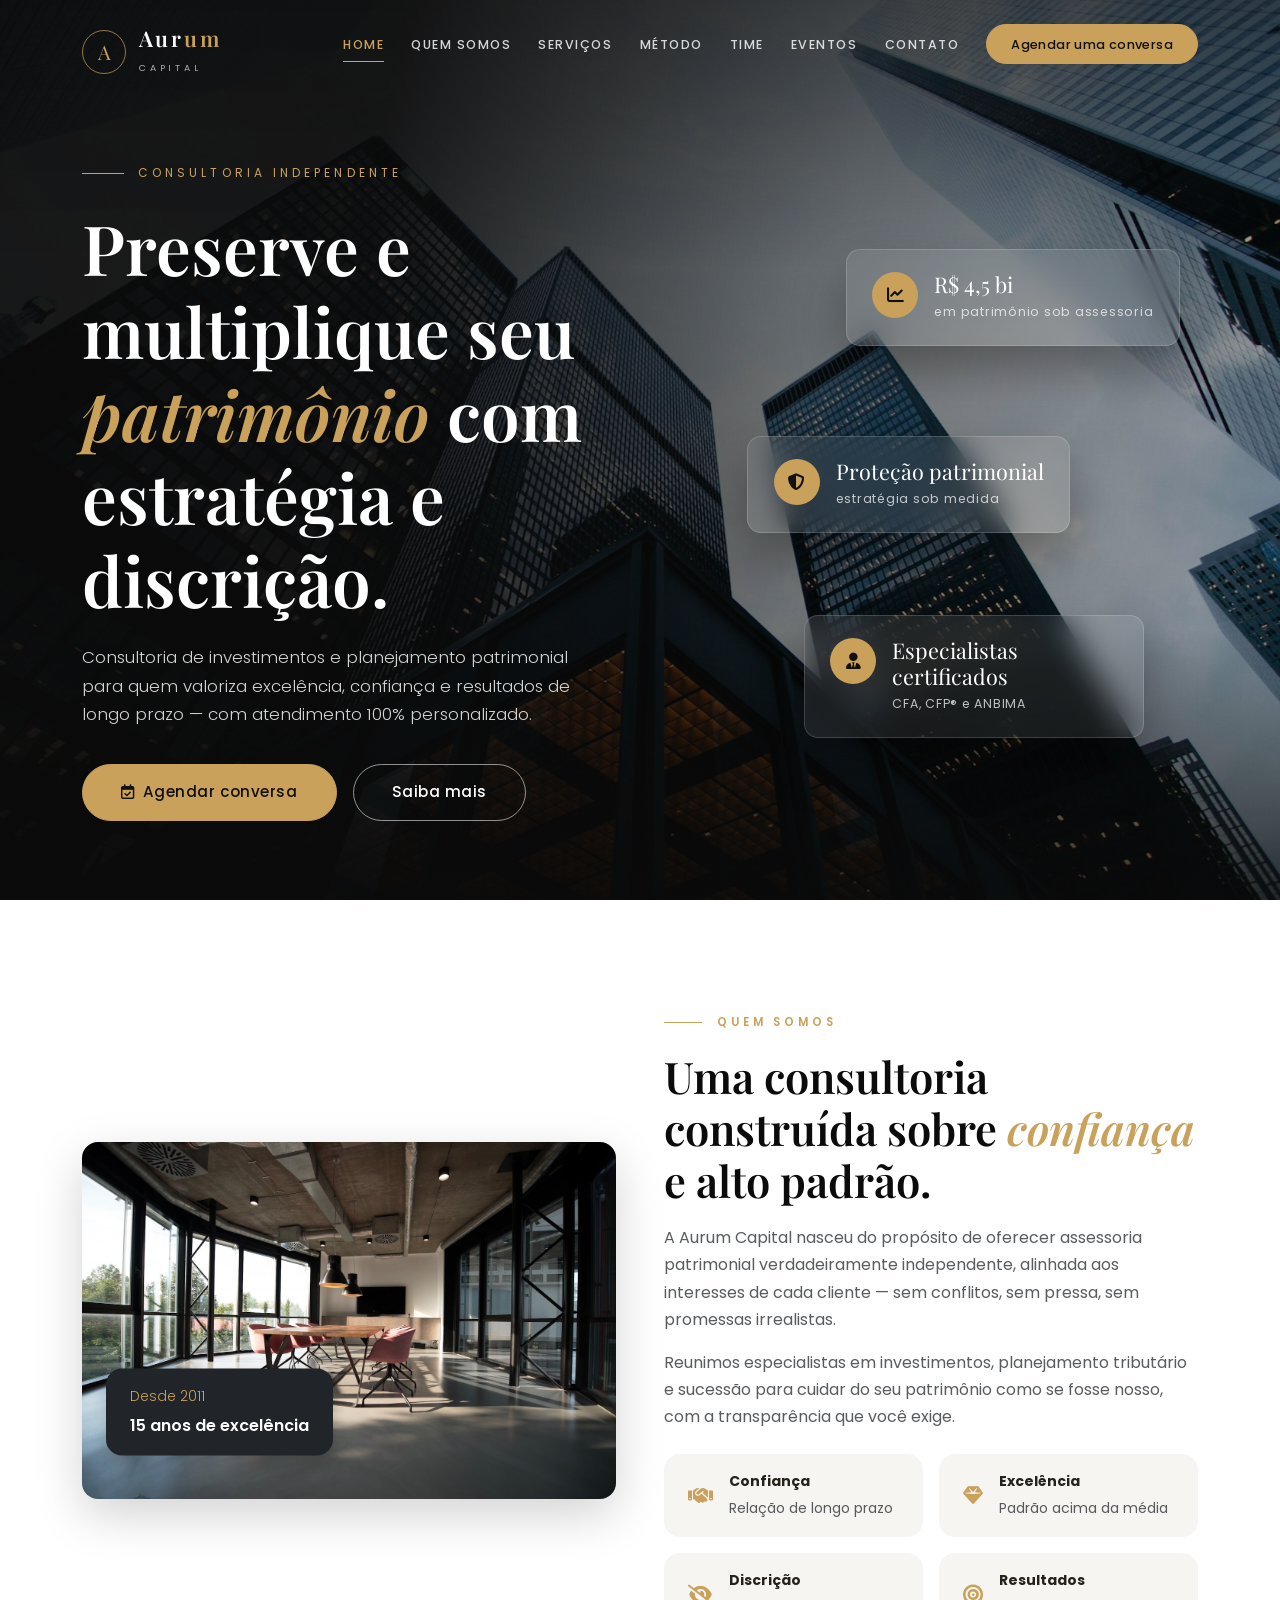
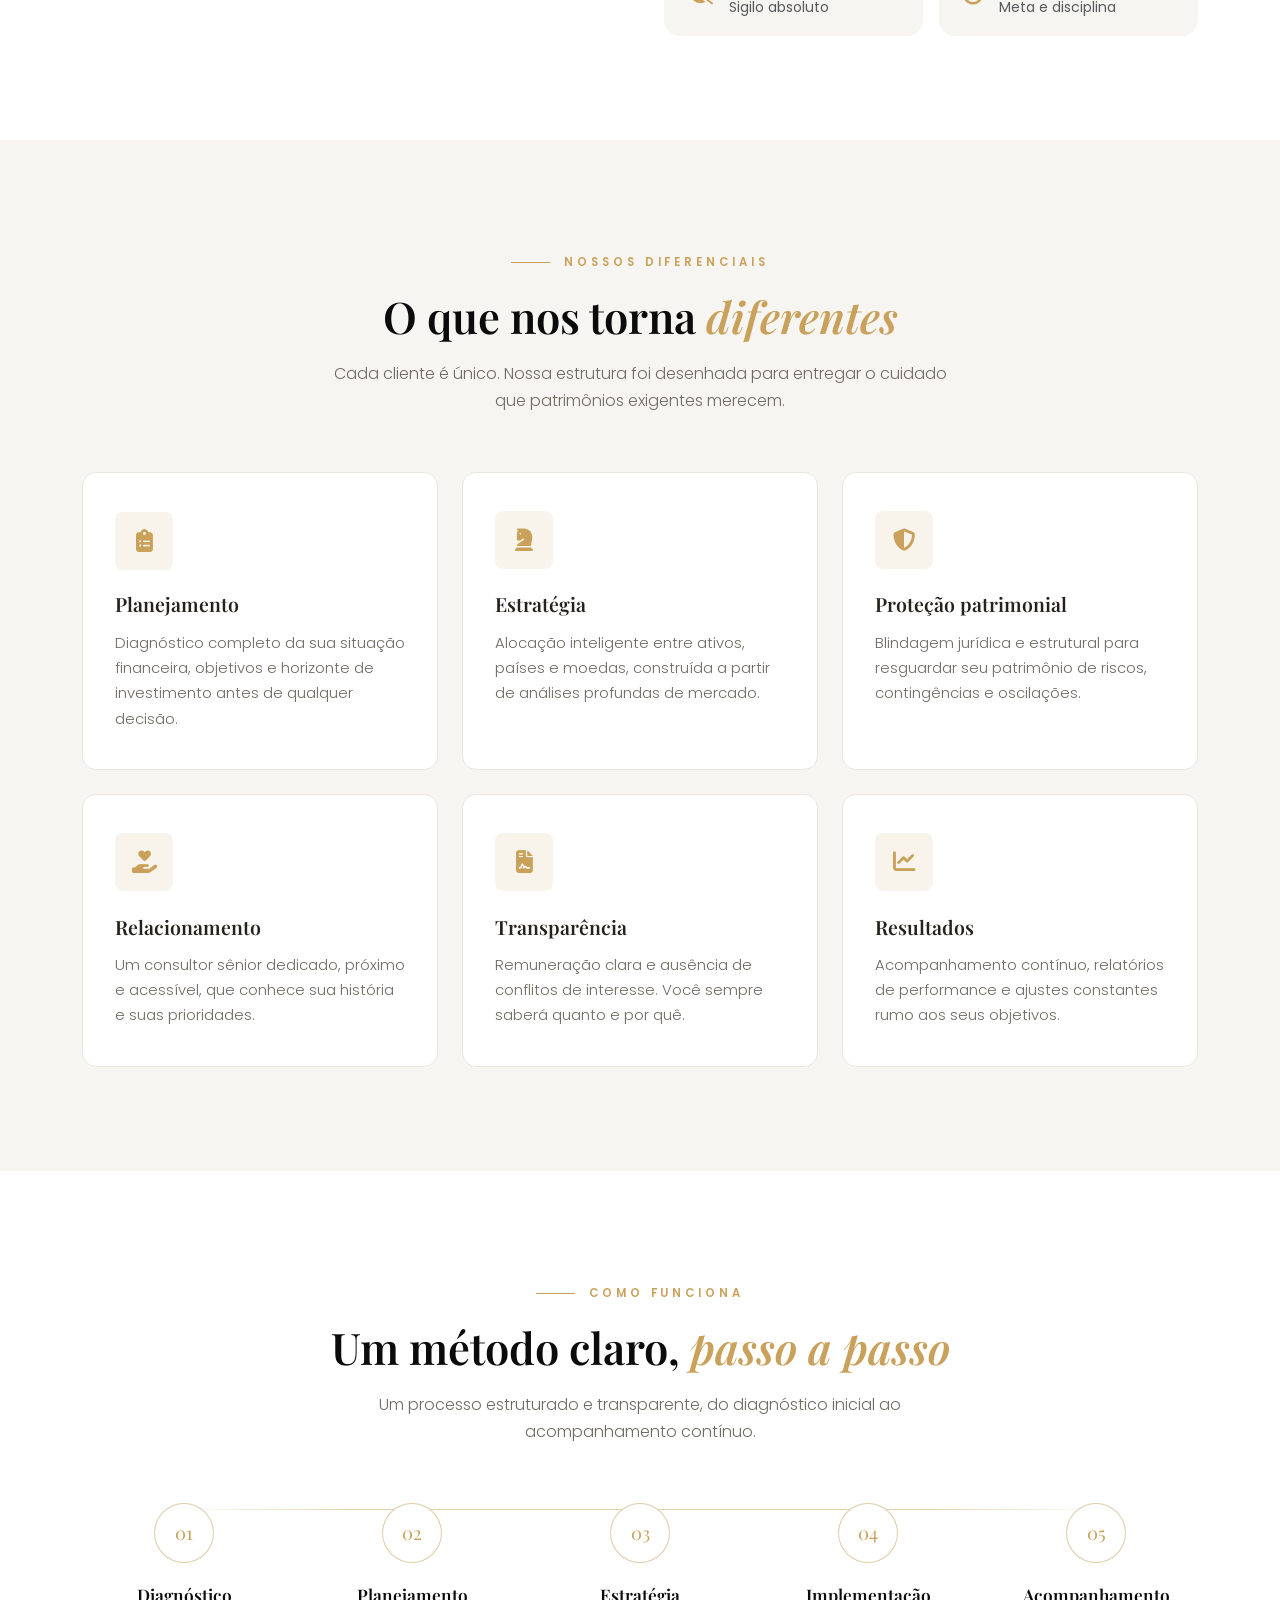
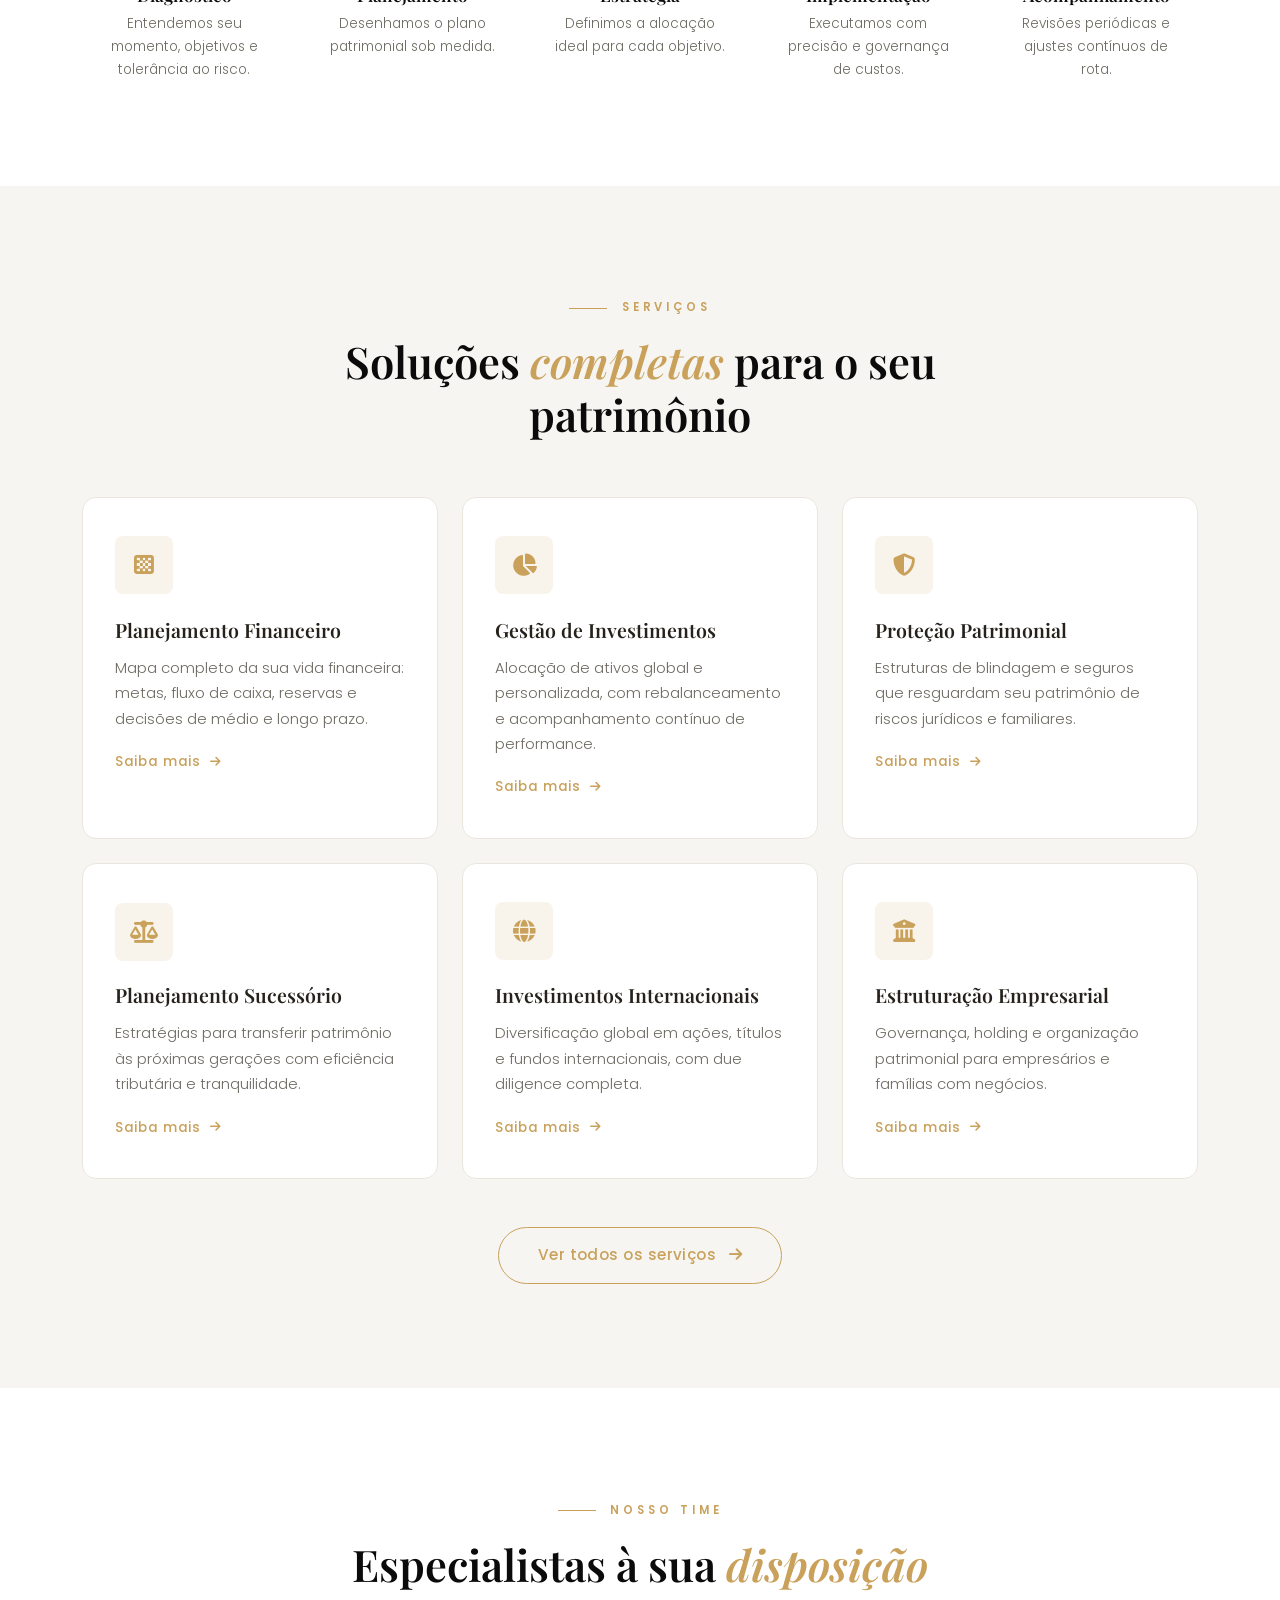
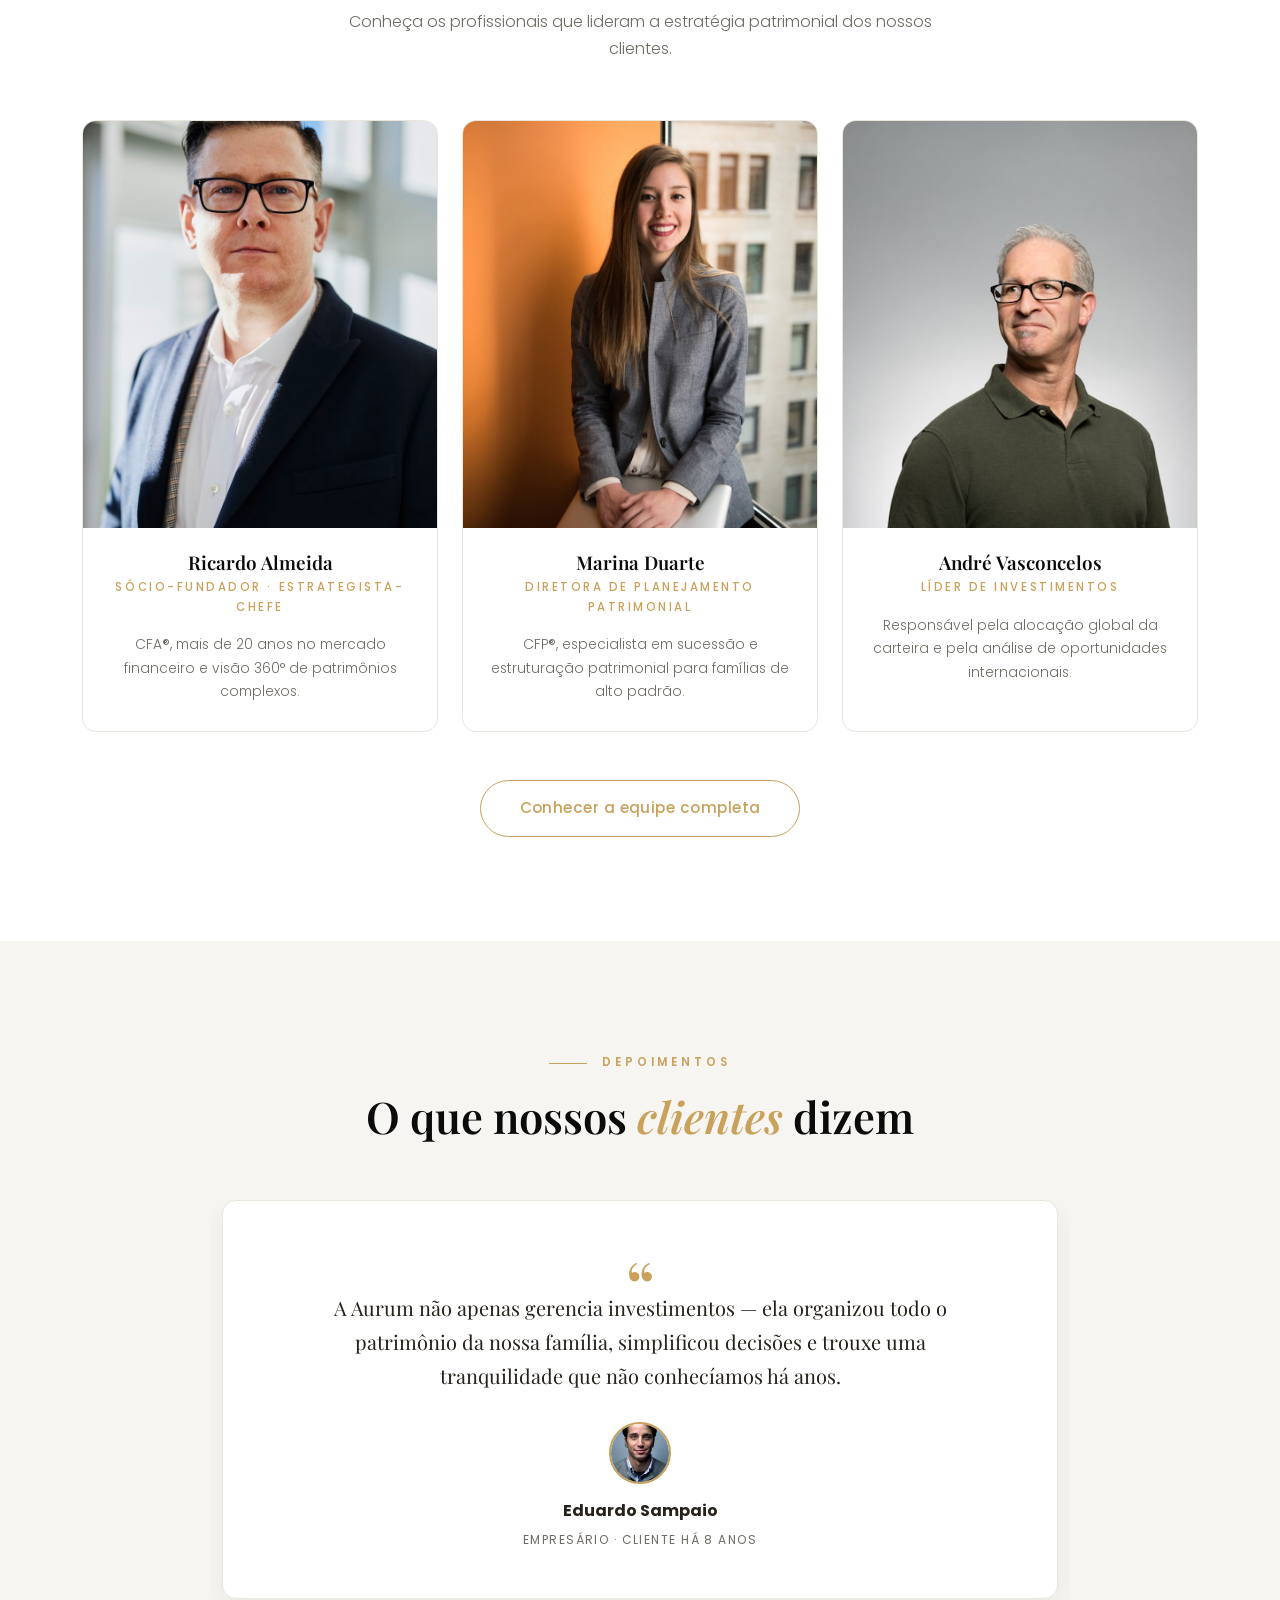
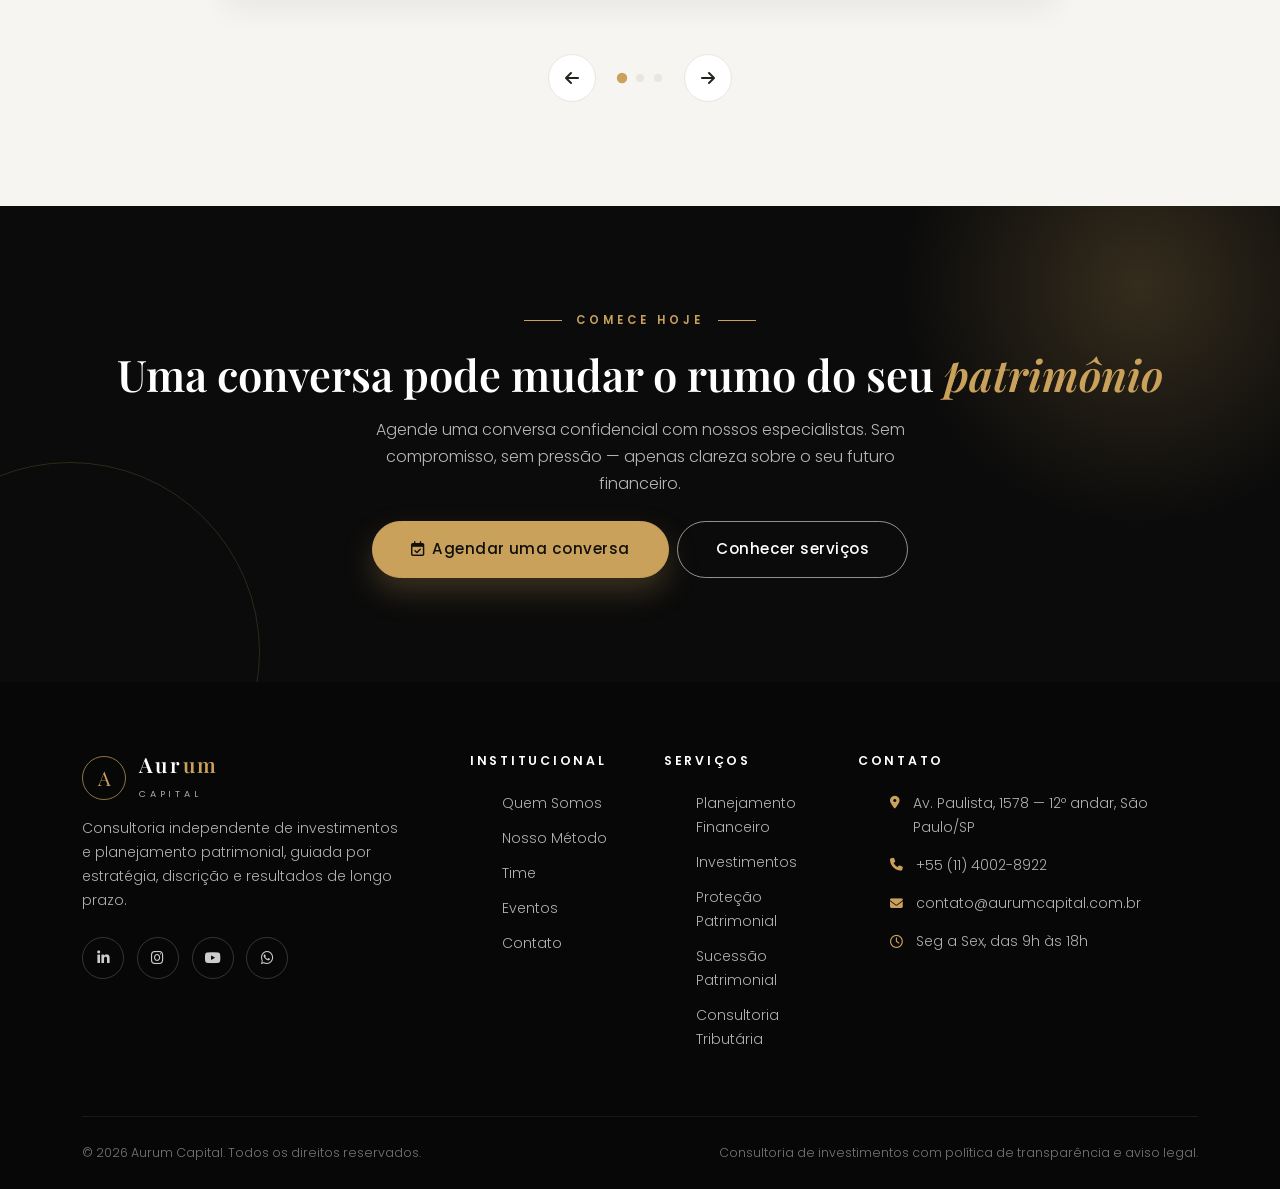
==== index.html @ 08d48a5e "Add files via upload" ====
<!DOCTYPE html>
<html lang="pt-BR">
<head>
  <!-- ==================================================================
       AURUM CAPITAL — Página Inicial
       Consultoria de Investimentos e Planejamento Patrimonial
       ================================================================== -->
  <meta charset="UTF-8">
  <meta name="viewport" content="width=device-width, initial-scale=1.0">
  <title>Aurum Capital | Consultoria de Investimentos e Planejamento Patrimonial</title>
  <meta name="description" content="Consultoria independente de investimentos e planejamento patrimonial. Estratégia, discrição e resultados de longo prazo para famílias e empresas.">

  <!-- Favicon (monograma dourado) -->
  <link rel="icon" href="data:image/svg+xml,%3Csvg xmlns='http://www.w3.org/2000/svg' viewBox='0 0 100 100'%3E%3Ccircle cx='50' cy='50' r='48' fill='%230B0B0B'/%3E%3Ctext x='50' y='68' font-size='52' font-family='Georgia,serif' fill='%23C9A15B' text-anchor='middle'%3EA%3C/text%3E%3C/svg%3E">

  <!-- Google Fonts: Playfair Display (títulos) + Poppins (texto) -->
  <link rel="preconnect" href="https://fonts.googleapis.com">
  <link rel="preconnect" href="https://fonts.gstatic.com" crossorigin>
  <link href="https://fonts.googleapis.com/css2?family=Playfair+Display:ital,wght@0,400;0,500;0,600;0,700;1,400;1,500&family=Poppins:wght@300;400;500;600&display=swap" rel="stylesheet">

  <!-- Bootstrap 5 -->
  <link href="https://cdn.jsdelivr.net/npm/bootstrap@5.3.3/dist/css/bootstrap.min.css" rel="stylesheet">

  <!-- Font Awesome -->
  <link rel="stylesheet" href="https://cdnjs.cloudflare.com/ajax/libs/font-awesome/6.5.2/css/all.min.css">

  <!-- AOS — Animate On Scroll -->
  <link href="https://unpkg.com/aos@2.3.1/dist/aos.css" rel="stylesheet">

  <!-- Folha de estilos do projeto -->
  <link href="css/style.css" rel="stylesheet">
</head>

<body data-page="home">

  <!-- ================================================================
       CABEÇALHO — injetado via js/script.js (componente reutilizável)
       ================================================================ -->
  <header id="site-header" class="site-header"></header>

  <main>

    <!-- ============================================================
         HERO
         ============================================================ -->
    <section class="hero">
      <div class="hero-bg" style="background-image: url('img/hero-home.jpg');" role="img" aria-label="Prédios corporativos ao anoitecer"></div>

      <div class="container">
        <div class="row align-items-center">
          <div class="col-lg-7">
            <span class="hero-eyebrow" data-aos="fade-up">Consultoria independente</span>
            <h1 class="hero-title" data-aos="fade-up" data-aos-delay="100">
              Preserve e multiplique seu <span class="accent">patrimônio</span> com estratégia e discrição.
            </h1>
            <p class="hero-subtitle" data-aos="fade-up" data-aos-delay="200">
              Consultoria de investimentos e planejamento patrimonial para quem valoriza excelência,
              confiança e resultados de longo prazo — com atendimento 100% personalizado.
            </p>
            <div class="hero-actions" data-aos="fade-up" data-aos-delay="300">
              <a href="contato.html" class="btn btn-gold btn-lg-lux">
                <i class="fa-regular fa-calendar-check me-2"></i>Agendar conversa
              </a>
              <a href="quem-somos.html" class="btn btn-outline-light-lux btn-lg-lux">Saiba mais</a>
            </div>
          </div>

          <!-- Cards flutuantes com diferenciais -->
          <div class="col-lg-5 d-none d-lg-block">
            <div class="hero-cards" data-aos="fade-left" data-aos-delay="300">
              <div class="floating-card fc-1">
                <span class="fc-icon"><i class="fa-solid fa-chart-line"></i></span>
                <div>
                  <div class="fc-value">R$ 4,5 bi</div>
                  <div class="fc-label">em patrimônio sob assessoria</div>
                </div>
              </div>
              <div class="floating-card fc-2">
                <span class="fc-icon"><i class="fa-solid fa-shield-halved"></i></span>
                <div>
                  <div class="fc-value">Proteção patrimonial</div>
                  <div class="fc-label">estratégia sob medida</div>
                </div>
              </div>
              <div class="floating-card fc-3">
                <span class="fc-icon"><i class="fa-solid fa-user-tie"></i></span>
                <div>
                  <div class="fc-value">Especialistas certificados</div>
                  <div class="fc-label">CFA, CFP® e ANBIMA</div>
                </div>
              </div>
            </div>
          </div>
        </div>
      </div>
    </section>

    <!-- ============================================================
         SOBRE — texto institucional + valores
         ============================================================ -->
    <section class="section" id="sobre">
      <div class="container">
        <div class="row align-items-center g-5">

          <!-- Imagem elegante -->
          <div class="col-lg-6" data-aos="fade-right">
            <div class="position-relative">
              <img src="img/home-sobre.jpg" alt="Sala de reuniões sofisticada da Aurum Capital" class="img-fluid rounded-4 shadow-lg">
              <!-- Selo de experiência -->
              <div class="position-absolute bottom-0 start-0 translate-middle-y ms-4 bg-dark text-white rounded-4 px-4 py-3 shadow">
                <div class="fw-light small text-gold mb-1">Desde 2011</div>
                <div class="fw-semibold">15 anos de excelência</div>
              </div>
            </div>
          </div>

          <!-- Texto -->
          <div class="col-lg-6" data-aos="fade-left">
            <span class="section-label">Quem somos</span>
            <h2 class="section-title">Uma consultoria construída sobre <span class="accent">confiança</span> e alto padrão.</h2>
            <p class="text-muted mb-3">
              A Aurum Capital nasceu do propósito de oferecer assessoria patrimonial verdadeiramente
              independente, alinhada aos interesses de cada cliente — sem conflitos, sem pressa,
              sem promessas irrealistas.
            </p>
            <p class="text-muted mb-4">
              Reunimos especialistas em investimentos, planejamento tributário e sucessão para cuidar
              do seu patrimônio como se fosse nosso, com a transparência que você exige.
            </p>

            <!-- Valores da empresa -->
            <div class="row g-3">
              <div class="col-sm-6">
                <div class="d-flex align-items-center gap-3 bg-gray-lux rounded-4 px-4 py-3 h-100">
                  <i class="fa-solid fa-handshake text-gold fa-lg"></i>
                  <div>
                    <strong class="d-block small">Confiança</strong>
                    <span class="small text-muted">Relação de longo prazo</span>
                  </div>
                </div>
              </div>
              <div class="col-sm-6">
                <div class="d-flex align-items-center gap-3 bg-gray-lux rounded-4 px-4 py-3 h-100">
                  <i class="fa-solid fa-gem text-gold fa-lg"></i>
                  <div>
                    <strong class="d-block small">Excelência</strong>
                    <span class="small text-muted">Padrão acima da média</span>
                  </div>
                </div>
              </div>
              <div class="col-sm-6">
                <div class="d-flex align-items-center gap-3 bg-gray-lux rounded-4 px-4 py-3 h-100">
                  <i class="fa-solid fa-eye-slash text-gold fa-lg"></i>
                  <div>
                    <strong class="d-block small">Discrição</strong>
                    <span class="small text-muted">Sigilo absoluto</span>
                  </div>
                </div>
              </div>
              <div class="col-sm-6">
                <div class="d-flex align-items-center gap-3 bg-gray-lux rounded-4 px-4 py-3 h-100">
                  <i class="fa-solid fa-bullseye text-gold fa-lg"></i>
                  <div>
                    <strong class="d-block small">Resultados</strong>
                    <span class="small text-muted">Meta e disciplina</span>
                  </div>
                </div>
              </div>
            </div>
          </div>
        </div>
      </div>
    </section>

    <!-- ============================================================
         DIFERENCIAIS — grid com ícones
         ============================================================ -->
    <section class="section bg-gray-lux">
      <div class="container">
        <div class="section-head" data-aos="fade-up">
          <span class="section-label">Nossos diferenciais</span>
          <h2 class="section-title">O que nos torna <span class="accent">diferentes</span></h2>
          <p class="section-subtitle mx-auto">Cada cliente é único. Nossa estrutura foi desenhada para entregar o cuidado que patrimônios exigentes merecem.</p>
        </div>

        <div class="row g-4">
          <div class="col-md-6 col-lg-4" data-aos="fade-up">
            <div class="lux-card">
              <span class="card-icon"><i class="fa-solid fa-clipboard-list"></i></span>
              <h3 class="card-title">Planejamento</h3>
              <p class="card-text">Diagnóstico completo da sua situação financeira, objetivos e horizonte de investimento antes de qualquer decisão.</p>
            </div>
          </div>
          <div class="col-md-6 col-lg-4" data-aos="fade-up" data-aos-delay="100">
            <div class="lux-card">
              <span class="card-icon"><i class="fa-solid fa-chess-knight"></i></span>
              <h3 class="card-title">Estratégia</h3>
              <p class="card-text">Alocação inteligente entre ativos, países e moedas, construída a partir de análises profundas de mercado.</p>
            </div>
          </div>
          <div class="col-md-6 col-lg-4" data-aos="fade-up" data-aos-delay="200">
            <div class="lux-card">
              <span class="card-icon"><i class="fa-solid fa-shield-halved"></i></span>
              <h3 class="card-title">Proteção patrimonial</h3>
              <p class="card-text">Blindagem jurídica e estrutural para resguardar seu patrimônio de riscos, contingências e oscilações.</p>
            </div>
          </div>
          <div class="col-md-6 col-lg-4" data-aos="fade-up">
            <div class="lux-card">
              <span class="card-icon"><i class="fa-solid fa-hand-holding-heart"></i></span>
              <h3 class="card-title">Relacionamento</h3>
              <p class="card-text">Um consultor sênior dedicado, próximo e acessível, que conhece sua história e suas prioridades.</p>
            </div>
          </div>
          <div class="col-md-6 col-lg-4" data-aos="fade-up" data-aos-delay="100">
            <div class="lux-card">
              <span class="card-icon"><i class="fa-solid fa-file-contract"></i></span>
              <h3 class="card-title">Transparência</h3>
              <p class="card-text">Remuneração clara e ausência de conflitos de interesse. Você sempre saberá quanto e por quê.</p>
            </div>
          </div>
          <div class="col-md-6 col-lg-4" data-aos="fade-up" data-aos-delay="200">
            <div class="lux-card">
              <span class="card-icon"><i class="fa-solid fa-chart-line"></i></span>
              <h3 class="card-title">Resultados</h3>
              <p class="card-text">Acompanhamento contínuo, relatórios de performance e ajustes constantes rumo aos seus objetivos.</p>
            </div>
          </div>
        </div>
      </div>
    </section>

    <!-- ============================================================
         COMO FUNCIONA — timeline horizontal em 5 etapas
         ============================================================ -->
    <section class="section">
      <div class="container">
        <div class="section-head" data-aos="fade-up">
          <span class="section-label">Como funciona</span>
          <h2 class="section-title">Um método claro, <span class="accent">passo a passo</span></h2>
          <p class="section-subtitle mx-auto">Um processo estruturado e transparente, do diagnóstico inicial ao acompanhamento contínuo.</p>
        </div>

        <div class="steps-timeline">
          <div class="steps-line" data-aos="fade" data-aos-delay="200"></div>
          <div class="row g-4">
            <div class="col-6 col-md-4 col-lg text-center" data-aos="zoom-in" data-aos-delay="0">
              <div class="step-item">
                <div class="step-dot">01</div>
                <h3 class="step-title">Diagnóstico</h3>
                <p class="step-text">Entendemos seu momento, objetivos e tolerância ao risco.</p>
              </div>
            </div>
            <div class="col-6 col-md-4 col-lg text-center" data-aos="zoom-in" data-aos-delay="100">
              <div class="step-item">
                <div class="step-dot">02</div>
                <h3 class="step-title">Planejamento</h3>
                <p class="step-text">Desenhamos o plano patrimonial sob medida.</p>
              </div>
            </div>
            <div class="col-6 col-md-4 col-lg text-center" data-aos="zoom-in" data-aos-delay="200">
              <div class="step-item">
                <div class="step-dot">03</div>
                <h3 class="step-title">Estratégia</h3>
                <p class="step-text">Definimos a alocação ideal para cada objetivo.</p>
              </div>
            </div>
            <div class="col-6 col-md-4 col-lg text-center" data-aos="zoom-in" data-aos-delay="300">
              <div class="step-item">
                <div class="step-dot">04</div>
                <h3 class="step-title">Implementação</h3>
                <p class="step-text">Executamos com precisão e governança de custos.</p>
              </div>
            </div>
            <div class="col-6 col-md-4 col-lg text-center" data-aos="zoom-in" data-aos-delay="400">
              <div class="step-item">
                <div class="step-dot">05</div>
                <h3 class="step-title">Acompanhamento</h3>
                <p class="step-text">Revisões periódicas e ajustes contínuos de rota.</p>
              </div>
            </div>
          </div>
        </div>
      </div>
    </section>

    <!-- ============================================================
         SERVIÇOS EM DESTAQUE — cards
         ============================================================ -->
    <section class="section bg-gray-lux">
      <div class="container">
        <div class="section-head" data-aos="fade-up">
          <span class="section-label">Serviços</span>
          <h2 class="section-title">Soluções <span class="accent">completas</span> para o seu patrimônio</h2>
        </div>

        <div class="row g-4">
          <div class="col-md-6 col-lg-4" data-aos="fade-up">
            <div class="lux-card">
              <span class="card-icon"><i class="fa-solid fa-chess-board"></i></span>
              <h3 class="card-title">Planejamento Financeiro</h3>
              <p class="card-text">Mapa completo da sua vida financeira: metas, fluxo de caixa, reservas e decisões de médio e longo prazo.</p>
              <a href="servicos.html" class="read-more">Saiba mais <i class="fa-solid fa-arrow-right"></i></a>
            </div>
          </div>
          <div class="col-md-6 col-lg-4" data-aos="fade-up" data-aos-delay="100">
            <div class="lux-card">
              <span class="card-icon"><i class="fa-solid fa-chart-pie"></i></span>
              <h3 class="card-title">Gestão de Investimentos</h3>
              <p class="card-text">Alocação de ativos global e personalizada, com rebalanceamento e acompanhamento contínuo de performance.</p>
              <a href="servicos.html" class="read-more">Saiba mais <i class="fa-solid fa-arrow-right"></i></a>
            </div>
          </div>
          <div class="col-md-6 col-lg-4" data-aos="fade-up" data-aos-delay="200">
            <div class="lux-card">
              <span class="card-icon"><i class="fa-solid fa-shield-halved"></i></span>
              <h3 class="card-title">Proteção Patrimonial</h3>
              <p class="card-text">Estruturas de blindagem e seguros que resguardam seu patrimônio de riscos jurídicos e familiares.</p>
              <a href="servicos.html" class="read-more">Saiba mais <i class="fa-solid fa-arrow-right"></i></a>
            </div>
          </div>
          <div class="col-md-6 col-lg-4" data-aos="fade-up">
            <div class="lux-card">
              <span class="card-icon"><i class="fa-solid fa-scale-balanced"></i></span>
              <h3 class="card-title">Planejamento Sucessório</h3>
              <p class="card-text">Estratégias para transferir patrimônio às próximas gerações com eficiência tributária e tranquilidade.</p>
              <a href="servicos.html" class="read-more">Saiba mais <i class="fa-solid fa-arrow-right"></i></a>
            </div>
          </div>
          <div class="col-md-6 col-lg-4" data-aos="fade-up" data-aos-delay="100">
            <div class="lux-card">
              <span class="card-icon"><i class="fa-solid fa-globe"></i></span>
              <h3 class="card-title">Investimentos Internacionais</h3>
              <p class="card-text">Diversificação global em ações, títulos e fundos internacionais, com due diligence completa.</p>
              <a href="servicos.html" class="read-more">Saiba mais <i class="fa-solid fa-arrow-right"></i></a>
            </div>
          </div>
          <div class="col-md-6 col-lg-4" data-aos="fade-up" data-aos-delay="200">
            <div class="lux-card">
              <span class="card-icon"><i class="fa-solid fa-building-columns"></i></span>
              <h3 class="card-title">Estruturação Empresarial</h3>
              <p class="card-text">Governança, holding e organização patrimonial para empresários e famílias com negócios.</p>
              <a href="servicos.html" class="read-more">Saiba mais <i class="fa-solid fa-arrow-right"></i></a>
            </div>
          </div>
        </div>

        <div class="text-center mt-5" data-aos="fade-up">
          <a href="servicos.html" class="btn btn-outline-gold btn-lg-lux">Ver todos os serviços <i class="fa-solid fa-arrow-right ms-2"></i></a>
        </div>
      </div>
    </section>

    <!-- ============================================================
         EQUIPE — 3 consultores
         ============================================================ -->
    <section class="section">
      <div class="container">
        <div class="section-head" data-aos="fade-up">
          <span class="section-label">Nosso time</span>
          <h2 class="section-title">Especialistas à sua <span class="accent">disposição</span></h2>
          <p class="section-subtitle mx-auto">Conheça os profissionais que lideram a estratégia patrimonial dos nossos clientes.</p>
        </div>

        <div class="row g-4">
          <div class="col-md-6 col-lg-4" data-aos="fade-up">
            <article class="team-card">
              <div class="team-photo">
                <img src="img/team-1.jpg" alt="Ricardo Almeida, sócio-fundador e estrategista-chefe">
                <div class="team-overlay">
                  <a href="#" class="team-social" aria-label="LinkedIn de Ricardo Almeida"><i class="fa-brands fa-linkedin-in"></i></a>
                </div>
              </div>
              <div class="team-info">
                <h3 class="team-name">Ricardo Almeida</h3>
                <p class="team-role">Sócio-fundador · Estrategista-chefe</p>
                <p class="team-bio">CFA®, mais de 20 anos no mercado financeiro e visão 360° de patrimônios complexos.</p>
              </div>
            </article>
          </div>
          <div class="col-md-6 col-lg-4" data-aos="fade-up" data-aos-delay="100">
            <article class="team-card">
              <div class="team-photo">
                <img src="img/team-2.jpg" alt="Marina Duarte, diretora de planejamento patrimonial">
                <div class="team-overlay">
                  <a href="#" class="team-social" aria-label="LinkedIn de Marina Duarte"><i class="fa-brands fa-linkedin-in"></i></a>
                </div>
              </div>
              <div class="team-info">
                <h3 class="team-name">Marina Duarte</h3>
                <p class="team-role">Diretora de Planejamento Patrimonial</p>
                <p class="team-bio">CFP®, especialista em sucessão e estruturação patrimonial para famílias de alto padrão.</p>
              </div>
            </article>
          </div>
          <div class="col-md-6 col-lg-4" data-aos="fade-up" data-aos-delay="200">
            <article class="team-card">
              <div class="team-photo">
                <img src="img/team-3.jpg" alt="André Vasconcelos, líder de investimentos">
                <div class="team-overlay">
                  <a href="#" class="team-social" aria-label="LinkedIn de André Vasconcelos"><i class="fa-brands fa-linkedin-in"></i></a>
                </div>
              </div>
              <div class="team-info">
                <h3 class="team-name">André Vasconcelos</h3>
                <p class="team-role">Líder de Investimentos</p>
                <p class="team-bio">Responsável pela alocação global da carteira e pela análise de oportunidades internacionais.</p>
              </div>
            </article>
          </div>
        </div>

        <div class="text-center mt-5" data-aos="fade-up">
          <a href="time.html" class="btn btn-outline-gold btn-lg-lux">Conhecer a equipe completa</a>
        </div>
      </div>
    </section>

    <!-- ============================================================
         DEPOIMENTOS — slider
         ============================================================ -->
    <section class="section bg-gray-lux">
      <div class="container">
        <div class="section-head" data-aos="fade-up">
          <span class="section-label">Depoimentos</span>
          <h2 class="section-title">O que nossos <span class="accent">clientes</span> dizem</h2>
        </div>

        <div class="testimonial-slider" data-aos="fade-up" data-aos-delay="100">
          <div class="testimonial-track">

            <!-- Slide 1 -->
            <div class="testimonial-slide">
              <figure class="testimonial-card">
                <div class="testimonial-quote">&ldquo;</div>
                <blockquote class="testimonial-text">
                  A Aurum não apenas gerencia investimentos — ela organizou todo o patrimônio da nossa
                  família, simplificou decisões e trouxe uma tranquilidade que não conhecíamos há anos.
                </blockquote>
                <figcaption class="testimonial-person">
                  <img src="img/team-5.jpg" alt="Eduardo Sampaio" class="testimonial-avatar">
                  <strong class="testimonial-name">Eduardo Sampaio</strong>
                  <span class="testimonial-role">Empresário · Cliente há 8 anos</span>
                </figcaption>
              </figure>
            </div>

            <!-- Slide 2 -->
            <div class="testimonial-slide">
              <figure class="testimonial-card">
                <div class="testimonial-quote">&ldquo;</div>
                <blockquote class="testimonial-text">
                  Profissionalismo raro. Cada decisão é explicada com clareza, e a carteira é acompanhada
                  de perto, com ajustes rápidos sempre que o cenário muda.
                </blockquote>
                <figcaption class="testimonial-person">
                  <img src="img/team-6.jpg" alt="Fernanda Lima" class="testimonial-avatar">
                  <strong class="testimonial-name">Fernanda Lima</strong>
                  <span class="testimonial-role">Médica · Cliente há 5 anos</span>
                </figcaption>
              </figure>
            </div>

            <!-- Slide 3 -->
            <div class="testimonial-slide">
              <figure class="testimonial-card">
                <div class="testimonial-quote">&ldquo;</div>
                <blockquote class="testimonial-text">
                  O planejamento sucessório que estruturaram para a minha empresa foi cirúrgico.
                  Segurança jurídica, economia tributária e total discrição.
                </blockquote>
                <figcaption class="testimonial-person">
                  <img src="img/team-8.jpg" alt="Carlos Menezes" class="testimonial-avatar">
                  <strong class="testimonial-name">Carlos Menezes</strong>
                  <span class="testimonial-role">Sócio de indústria · Cliente há 10 anos</span>
                </figcaption>
              </figure>
            </div>

          </div>

          <!-- Controles -->
          <div class="slider-controls">
            <button class="slider-btn prev" aria-label="Depoimento anterior"><i class="fa-solid fa-arrow-left"></i></button>
            <div class="slider-dots" role="tablist" aria-label="Selecionar depoimento"></div>
            <button class="slider-btn next" aria-label="Próximo depoimento"><i class="fa-solid fa-arrow-right"></i></button>
          </div>
        </div>
      </div>
    </section>

    <!-- ============================================================
         BANNER CTA — injetado via js/script.js
         ============================================================ -->
    <section class="cta-banner" id="cta-banner"></section>

  </main>

  <!-- ================================================================
       RODAPÉ — injetado via js/script.js (componente reutilizável)
       ================================================================ -->
  <footer id="site-footer" class="site-footer"></footer>

  <!-- Botão voltar ao topo -->
  <button class="back-to-top" id="back-to-top" aria-label="Voltar ao topo">
    <i class="fa-solid fa-chevron-up"></i>
  </button>

  <!-- ================================================================
       SCRIPTS
       ================================================================ -->
  <script src="https://cdn.jsdelivr.net/npm/bootstrap@5.3.3/dist/js/bootstrap.bundle.min.js"></script>
  <script src="https://unpkg.com/aos@2.3.1/dist/aos.js"></script>
  <script src="js/script.js"></script>
</body>
</html>
---- css/style.css ----
/* ==========================================================================
   AURUM CAPITAL — Folha de Estilos Principal
   --------------------------------------------------------------------------
   Índice:
   01. Variáveis / Design Tokens
   02. Reset & Base
   03. Tipografia & Utilidades
   04. Botões
   05. Cabeçalho / Navegação (Navbar)
   06. Menu Mobile
   07. Hero
   08. Seções & Cabeçalhos de seção
   09. Cards (genéricos, serviços, diferenciais)
   10. Timeline (horizontal)
   11. Metodologia (timeline vertical)
   12. Equipe
   13. Depoimentos (slider)
   14. Contadores
   15. Blog / Conteúdos
   16. Formulários & Contato
   17. Banner CTA
   18. Rodapé
   19. Botão voltar ao topo
   20. Animações & Keyframes
   21. Responsividade
   ========================================================================== */

/* ==========================================================================
   01. VARIÁVEIS — Design Tokens
   ========================================================================== */
:root {
  /* Paleta oficial */
  --c-dark:        #0B0B0B;   /* Preto institucional */
  --c-dark-2:      #161616;   /* Preto elevado (cards em fundo escuro) */
  --c-gold:        #C9A15B;   /* Dourado principal */
  --c-gold-dark:   #A88342;   /* Dourado em hover */
  --c-gold-soft:   rgba(201, 161, 91, 0.12); /* Fio de ouro translúcido */
  --c-white:       #FFFFFF;
  --c-gray-light:  #F6F5F1;   /* Fundo claro elegante */
  --c-gray-mid:    #E9E6DE;   /* Bordas discretas */
  --c-gray:        #6E6B63;   /* Texto secundário */
  --c-text:        #26221B;   /* Texto principal */

  /* Tipografia */
  --font-display: 'Playfair Display', 'Georgia', serif;
  --font-body:    'Poppins', 'Helvetica Neue', Arial, sans-serif;

  /* Geometria */
  --radius-sm: 8px;
  --radius-md: 14px;
  --radius-lg: 22px;
  --radius-full: 999px;

  /* Sombras suaves */
  --shadow-soft: 0 22px 50px rgba(11, 11, 11, 0.09);
  --shadow-card: 0 10px 30px rgba(11, 11, 11, 0.06);

  /* Transições padrão (elegantes e leves) */
  --transition: all 0.35s cubic-bezier(0.25, 0.46, 0.45, 0.94);

  /* Dimensões do header */
  --header-h: 92px;
  --header-h-scrolled: 66px;
}

/* ==========================================================================
   02. RESET & BASE
   ========================================================================== */
*,
*::before,
*::after { box-sizing: border-box; margin: 0; padding: 0; }

html {
  scroll-behavior: smooth;
  scroll-padding-top: var(--header-h); /* compensa a navbar fixa */
}

body {
  font-family: var(--font-body);
  font-size: 1rem;
  line-height: 1.7;
  color: var(--c-text);
  background: var(--c-white);
  -webkit-font-smoothing: antialiased;
  overflow-x: hidden;
}

img { max-width: 100%; display: block; }

a { text-decoration: none; color: inherit; transition: var(--transition); }

ul { list-style: none; }

::selection { background: var(--c-gold); color: var(--c-dark); }

/* Barra de rolagem discreta e sofisticada */
::-webkit-scrollbar { width: 10px; }
::-webkit-scrollbar-track { background: #f1efe9; }
::-webkit-scrollbar-thumb { background: #cfc8b8; border-radius: 10px; }
::-webkit-scrollbar-thumb:hover { background: var(--c-gold); }

/* ==========================================================================
   03. TIPOGRAFIA & UTILIDADES
   ========================================================================== */
h1, h2, h3, h4, h5, h6 {
  font-family: var(--font-display);
  font-weight: 600;
  color: var(--c-dark);
  line-height: 1.2;
}

/* Rótulo de seção — pequeno, espaçado e dourado */
.section-label {
  display: inline-flex;
  align-items: center;
  gap: 0.9rem;
  font-size: 0.72rem;
  font-weight: 600;
  letter-spacing: 0.34em;
  text-transform: uppercase;
  color: var(--c-gold);
  margin-bottom: 1.1rem;
}
.section-label::before {
  content: "";
  width: 2.4rem;
  height: 1px;
  background: var(--c-gold);
  flex-shrink: 0;
}
.section-label.is-centered { justify-content: center; }
.section-label.is-centered::after {
  content: "";
  width: 2.4rem;
  height: 1px;
  background: var(--c-gold);
  flex-shrink: 0;
}

/* Títulos de seção */
.section-title {
  font-size: clamp(1.9rem, 3.4vw, 2.9rem);
  margin-bottom: 1.1rem;
}
.section-title .accent { color: var(--c-gold); font-style: italic; }
.section-subtitle {
  color: var(--c-gray);
  max-width: 640px;
  font-weight: 300;
}

/* Textos sobre fundo escuro */
.on-dark { color: var(--c-white); }
.on-dark .section-title { color: var(--c-white); }
.on-dark .section-subtitle { color: rgba(255, 255, 255, 0.72); }

/* Cores utilitárias */
.text-gold { color: var(--c-gold) !important; }
.bg-dark-lux { background: var(--c-dark) !important; }
.bg-gray-lux { background: var(--c-gray-light) !important; }

/* Espaçamento padrão de seção */
.section { padding: 6.5rem 0; }
.section-sm { padding: 3.5rem 0; }

/* Divisor dourado */
.gold-rule {
  width: 64px; height: 2px;
  background: linear-gradient(90deg, var(--c-gold), transparent);
  margin: 1.4rem 0;
}

/* ==========================================================================
   04. BOTÕES
   ========================================================================== */
.btn {
  --bs-btn-border-radius: var(--radius-full);
  font-weight: 500;
  font-size: 0.88rem;
  letter-spacing: 0.03em;
  padding: 0.82rem 1.9rem;
  transition: var(--transition);
  border: 1px solid transparent;
}
.btn:focus { box-shadow: none; }

/* Dourado — ação principal */
.btn-gold {
  background: var(--c-gold);
  border-color: var(--c-gold);
  color: #11100C;
}
.btn-gold:hover,
.btn-gold:focus {
  background: var(--c-gold-dark);
  border-color: var(--c-gold-dark);
  color: #11100C;
  transform: translateY(-2px);
  box-shadow: 0 14px 28px rgba(201, 161, 91, 0.32);
}

/* Contorno claro — usado sobre heróis escuros */
.btn-outline-light-lux {
  background: transparent;
  border-color: rgba(255, 255, 255, 0.55);
  color: var(--c-white);
}
.btn-outline-light-lux:hover {
  background: var(--c-white);
  border-color: var(--c-white);
  color: var(--c-dark);
  transform: translateY(-2px);
}

/* Contorno dourado */
.btn-outline-gold {
  background: transparent;
  border-color: var(--c-gold);
  color: var(--c-gold);
}
.btn-outline-gold:hover {
  background: var(--c-gold);
  color: #11100C;
  transform: translateY(-2px);
  box-shadow: 0 12px 26px rgba(201, 161, 91, 0.3);
}

/* Tamanho de destaque */
.btn-lg-lux { padding: 1rem 2.4rem; font-size: 0.95rem; }

/* Link "leia mais" com seta */
.read-more {
  display: inline-flex;
  align-items: center;
  gap: 0.55rem;
  font-size: 0.85rem;
  font-weight: 500;
  color: var(--c-gold);
  letter-spacing: 0.05em;
}
.read-more i { font-size: 0.75rem; transition: transform var(--transition); }
.read-more:hover { color: var(--c-gold-dark); }
.read-more:hover i { transform: translateX(5px); }

/* ==========================================================================
   05. CABEÇALHO / NAVEGAÇÃO
   ========================================================================== */
.site-header {
  position: fixed;
  top: 0; left: 0;
  width: 100%;
  z-index: 1030;
  padding: 1.5rem 0;
  transition: padding var(--transition), background var(--transition), box-shadow var(--transition);
}

/* Estado ao rolar — reduz e ganha blur */
.site-header.scrolled {
  padding: 0.7rem 0;
  background: rgba(11, 11, 11, 0.9);
  backdrop-filter: blur(14px);
  -webkit-backdrop-filter: blur(14px);
  border-bottom: 1px solid rgba(201, 161, 91, 0.22);
  box-shadow: 0 10px 30px rgba(0, 0, 0, 0.18);
}

.header-inner {
  display: flex;
  align-items: center;
  justify-content: space-between;
  gap: 2rem;
}

/* Logo */
.brand { display: flex; align-items: center; gap: 0.8rem; }
.brand-mark {
  width: 44px; height: 44px;
  display: grid; place-items: center;
  border: 1px solid rgba(201, 161, 91, 0.7);
  border-radius: 50%;
  font-family: var(--font-display);
  font-size: 1.25rem;
  color: var(--c-gold);
}
.brand-name {
  font-family: var(--font-display);
  font-size: 1.35rem;
  font-weight: 600;
  color: var(--c-white);
  letter-spacing: 0.14em;
  line-height: 1;
}
.brand-name em { color: var(--c-gold); font-style: normal; }
.brand-sub {
  display: block;
  font-family: var(--font-body);
  font-size: 0.58rem;
  font-weight: 400;
  letter-spacing: 0.42em;
  text-transform: uppercase;
  color: rgba(255, 255, 255, 0.65);
  margin-top: 0.28rem;
}

/* Menu principal (desktop) */
.main-nav { margin-left: auto; }
.nav-list { display: flex; align-items: center; gap: 1.7rem; }
.nav-link {
  position: relative;
  font-size: 0.78rem;
  font-weight: 500;
  letter-spacing: 0.12em;
  text-transform: uppercase;
  color: rgba(255, 255, 255, 0.82);
  padding: 0.35rem 0;
}
/* Sublinhado dourado animado */
.nav-link::after {
  content: "";
  position: absolute;
  left: 0; bottom: -2px;
  width: 100%; height: 1px;
  background: var(--c-gold);
  transform: scaleX(0);
  transform-origin: left;
  transition: transform 0.3s ease;
}
.nav-link:hover { color: var(--c-white); }
.nav-link:hover::after,
.nav-link.is-active::after { transform: scaleX(1); }
.nav-link.is-active { color: var(--c-gold); }

/* Botão CTA dentro do menu */
.nav-cta .btn { padding: 0.6rem 1.5rem; font-size: 0.8rem; }

/* ==========================================================================
   06. MENU MOBILE
   ========================================================================== */
.nav-toggle {
  display: none;
  width: 44px; height: 44px;
  background: transparent;
  border: 1px solid rgba(255, 255, 255, 0.25);
  border-radius: 50%;
  cursor: pointer;
  flex-direction: column;
  align-items: center;
  justify-content: center;
  gap: 5px;
  z-index: 1052;
}
.nav-toggle span {
  display: block;
  width: 18px; height: 1.5px;
  background: var(--c-white);
  transition: var(--transition);
}
.nav-toggle.is-open span:nth-child(1) { transform: translateY(6.5px) rotate(45deg); }
.nav-toggle.is-open span:nth-child(2) { opacity: 0; }
.nav-toggle.is-open span:nth-child(3) { transform: translateY(-6.5px) rotate(-45deg); }

/* Painel full-screen */
.nav-backdrop {
  position: fixed;
  inset: 0;
  background: rgba(11, 11, 11, 0.6);
  backdrop-filter: blur(4px);
  opacity: 0;
  visibility: hidden;
  transition: var(--transition);
  z-index: 1049;
}
.nav-backdrop.is-visible { opacity: 1; visibility: visible; }

/* ==========================================================================
   07. HERO
   ========================================================================== */
.hero {
  position: relative;
  min-height: 100vh;
  display: flex;
  align-items: center;
  color: var(--c-white);
  overflow: hidden;
  padding: calc(var(--header-h) + 3rem) 0 4rem;
}

/* Imagem de fundo + overlay preto */
.hero-bg {
  position: absolute;
  inset: 0;
  background-size: cover;
  background-position: center;
  z-index: -2;
  transform: scale(1.02);
  animation: heroZoom 18s ease-out forwards;
}
.hero::before {
  content: "";
  position: absolute;
  inset: 0;
  background:
    linear-gradient(100deg, rgba(11, 11, 11, 0.94) 28%, rgba(11, 11, 11, 0.55) 62%, rgba(11, 11, 11, 0.3) 100%);
  z-index: -1;
}
.hero::after {
  content: "";
  position: absolute;
  inset: 0;
  background: linear-gradient(180deg, rgba(11, 11, 11, 0.45) 0%, transparent 30%, transparent 70%, rgba(11, 11, 11, 0.7) 100%);
  z-index: -1;
}

.hero-eyebrow {
  display: inline-flex;
  align-items: center;
  gap: 0.9rem;
  font-size: 0.75rem;
  letter-spacing: 0.34em;
  text-transform: uppercase;
  color: var(--c-gold);
  margin-bottom: 1.4rem;
}
.hero-eyebrow::before { content: ""; width: 2.6rem; height: 1px; background: var(--c-gold); }

.hero-title {
  font-size: clamp(2.5rem, 5.4vw, 4.4rem);
  color: var(--c-white);
  margin-bottom: 1.4rem;
  max-width: 13ch;
}
.hero-title .accent { color: var(--c-gold); font-style: italic; }

.hero-subtitle {
  font-size: 1.05rem;
  color: rgba(255, 255, 255, 0.82);
  font-weight: 300;
  max-width: 520px;
  margin-bottom: 2.2rem;
}
.hero-actions { display: flex; flex-wrap: wrap; gap: 1rem; }

/* --- Hero de páginas internas (menor) --- */
.hero-sub {
  min-height: 62vh;
  padding: calc(var(--header-h) + 4rem) 0 4.5rem;
}
.hero-sub .hero-title { font-size: clamp(2.2rem, 4.4vw, 3.6rem); }
.hero-breadcrumb {
  font-size: 0.78rem;
  letter-spacing: 0.2em;
  text-transform: uppercase;
  color: rgba(255, 255, 255, 0.6);
  margin-top: 1.2rem;
}
.hero-breadcrumb a:hover { color: var(--c-gold); }
.hero-breadcrumb .sep { margin: 0 0.6rem; color: var(--c-gold); }

/* --- Cards flutuantes do hero (Home) --- */
.hero-cards {
  position: relative;
  height: 520px;
  z-index: 2;
}
.floating-card {
  position: absolute;
  display: flex;
  align-items: flex-start;
  gap: 1rem;
  max-width: 340px;
  padding: 1.4rem 1.6rem;
  background: rgba(255, 255, 255, 0.07);
  border: 1px solid rgba(255, 255, 255, 0.16);
  border-radius: var(--radius-md);
  backdrop-filter: blur(16px);
  -webkit-backdrop-filter: blur(16px);
  box-shadow: 0 24px 50px rgba(0, 0, 0, 0.35);
  animation: floatY 7s ease-in-out infinite;
}
.floating-card .fc-icon {
  flex-shrink: 0;
  width: 46px; height: 46px;
  display: grid; place-items: center;
  border-radius: 50%;
  background: var(--c-gold);
  color: #11100C;
  font-size: 1.05rem;
}
.floating-card .fc-value {
  font-family: var(--font-display);
  font-size: 1.35rem;
  color: var(--c-white);
  line-height: 1.2;
}
.floating-card .fc-label {
  font-size: 0.78rem;
  letter-spacing: 0.06em;
  color: rgba(255, 255, 255, 0.72);
  margin-top: 0.2rem;
}
.floating-card.fc-1 { top: 4%;   right: 4%; animation-delay: 0s; }
.floating-card.fc-2 { top: 40%;  left: 0;  animation-delay: 1.6s; }
.floating-card.fc-3 { bottom: 2%; right: 12%; animation-delay: 3.2s; }

/* ==========================================================================
   08. SEÇÕES & CABEÇALHOS
   ========================================================================== */
.section-head {
  text-align: center;
  max-width: 720px;
  margin: 0 auto 3.6rem;
}
.section-head .section-label { justify-content: center; }

/* ==========================================================================
   09. CARDS
   ========================================================================== */
.lux-card {
  height: 100%;
  background: var(--c-white);
  border: 1px solid var(--c-gray-mid);
  border-radius: var(--radius-md);
  padding: 2.4rem 2rem;
  transition: var(--transition);
}
.lux-card:hover {
  transform: translateY(-8px);
  box-shadow: var(--shadow-soft);
  border-color: rgba(201, 161, 91, 0.45);
}
.card-icon {
  width: 58px; height: 58px;
  display: grid; place-items: center;
  border-radius: var(--radius-sm);
  background: var(--c-gold-soft);
  color: var(--c-gold);
  font-size: 1.4rem;
  margin-bottom: 1.5rem;
  transition: var(--transition);
}
.lux-card:hover .card-icon {
  background: var(--c-gold);
  color: #11100C;
}
.card-title {
  font-size: 1.22rem;
  margin-bottom: 0.8rem;
}
.card-text {
  color: var(--c-gray);
  font-size: 0.93rem;
  font-weight: 300;
  margin-bottom: 0;
}
.lux-card .read-more { margin-top: 1.2rem; }

/* Card escuro (usado em seções dark) */
.lux-card--dark {
  background: var(--c-dark-2);
  border-color: rgba(255, 255, 255, 0.08);
}
.lux-card--dark .card-title { color: var(--c-white); }
.lux-card--dark .card-text { color: rgba(255, 255, 255, 0.66); }
.lux-card--dark:hover { border-color: rgba(201, 161, 91, 0.5); }

/* ==========================================================================
   10. TIMELINE HORIZONTAL (Home — Como funciona)
   ========================================================================== */
.steps-timeline { position: relative; }
.steps-line {
  position: absolute;
  top: 30px; left: 8%; right: 8%;
  height: 1px;
  background: linear-gradient(90deg, transparent, rgba(201, 161, 91, 0.5) 20%, rgba(201, 161, 91, 0.5) 80%, transparent);
}
.step-item { position: relative; text-align: center; padding: 0 0.8rem; }
.step-dot {
  position: relative;
  z-index: 2;
  width: 60px; height: 60px;
  margin: 0 auto 1.4rem;
  display: grid; place-items: center;
  border-radius: 50%;
  background: var(--c-white);
  border: 1px solid rgba(201, 161, 91, 0.55);
  font-family: var(--font-display);
  font-size: 1.15rem;
  color: var(--c-gold);
  transition: var(--transition);
}
.step-item:hover .step-dot {
  background: var(--c-gold);
  color: #11100C;
  transform: translateY(-4px);
  box-shadow: 0 12px 24px rgba(201, 161, 91, 0.35);
}
.step-title { font-size: 1.08rem; margin-bottom: 0.4rem; }
.step-text { font-size: 0.85rem; color: var(--c-gray); font-weight: 300; margin-bottom: 0; }

/* ==========================================================================
   11. METODOLOGIA — Timeline vertical (página Método)
   ========================================================================== */
.method-item {
  position: relative;
  display: flex;
  gap: 2.4rem;
  padding-bottom: 3.6rem;
}
.method-item:last-child { padding-bottom: 0; }
/* Linha vertical central */
.method-item::before {
  content: "";
  position: absolute;
  top: 0; bottom: 0;
  left: 51px;
  width: 1px;
  background: linear-gradient(180deg, var(--c-gold), rgba(201, 161, 91, 0.15));
}
.method-item:last-child::before { display: none; }

.method-num {
  flex-shrink: 0;
  width: 104px; height: 104px;
  display: grid; place-items: center;
  background: var(--c-dark);
  border: 1px solid rgba(201, 161, 91, 0.5);
  border-radius: 50%;
  font-family: var(--font-display);
  font-size: 2rem;
  color: var(--c-gold);
  position: relative;
  z-index: 2;
  box-shadow: 0 0 0 8px var(--c-white), 0 14px 30px rgba(11, 11, 11, 0.12);
}
.method-body {
  flex: 1;
  background: var(--c-white);
  border: 1px solid var(--c-gray-mid);
  border-radius: var(--radius-md);
  padding: 2.2rem 2.4rem;
  transition: var(--transition);
}
.method-body:hover { box-shadow: var(--shadow-soft); transform: translateX(6px); }
.method-head { display: flex; align-items: center; gap: 1rem; margin-bottom: 0.8rem; }
.method-icon {
  width: 46px; height: 46px;
  display: grid; place-items: center;
  background: var(--c-gold-soft);
  color: var(--c-gold);
  border-radius: var(--radius-sm);
  font-size: 1.1rem;
}
.method-title { font-size: 1.4rem; margin-bottom: 0; }

/* Checklist da etapa */
.method-checklist { margin-top: 1.2rem; columns: 2; column-gap: 1.6rem; }
.method-checklist li {
  display: flex;
  align-items: flex-start;
  gap: 0.6rem;
  font-size: 0.88rem;
  color: var(--c-gray);
  margin-bottom: 0.55rem;
  break-inside: avoid;
}
.method-checklist li i { color: var(--c-gold); font-size: 0.7rem; margin-top: 0.3rem; }

/* ==========================================================================
   12. EQUIPE
   ========================================================================== */
.team-card {
  height: 100%;
  background: var(--c-white);
  border: 1px solid var(--c-gray-mid);
  border-radius: var(--radius-md);
  overflow: hidden;
  transition: var(--transition);
}
.team-card:hover { transform: translateY(-8px); box-shadow: var(--shadow-soft); }
.team-photo {
  position: relative;
  aspect-ratio: 4 / 4.6;
  overflow: hidden;
  background: var(--c-gray-mid);
}
.team-photo img {
  width: 100%; height: 100%;
  object-fit: cover;
  transition: transform 0.7s ease;
}
.team-card:hover .team-photo img { transform: scale(1.06); }
/* Overlay com LinkedIn ao passar o mouse */
.team-overlay {
  position: absolute;
  inset: 0;
  display: grid; place-items: center;
  background: linear-gradient(180deg, rgba(11, 11, 11, 0.1), rgba(11, 11, 11, 0.78));
  opacity: 0;
  transition: var(--transition);
}
.team-card:hover .team-overlay { opacity: 1; }
.team-social {
  width: 46px; height: 46px;
  display: grid; place-items: center;
  border-radius: 50%;
  background: var(--c-gold);
  color: #11100C;
  font-size: 1.05rem;
  transform: translateY(14px);
  transition: var(--transition);
}
.team-card:hover .team-social { transform: translateY(0); }
.team-social:hover { background: var(--c-white); }

.team-info { padding: 1.5rem 1.6rem 1.7rem; text-align: center; }
.team-name { font-size: 1.18rem; margin-bottom: 0.25rem; }
.team-role {
  font-size: 0.72rem;
  letter-spacing: 0.22em;
  text-transform: uppercase;
  color: var(--c-gold);
  font-weight: 500;
}
.team-bio {
  font-size: 0.86rem;
  color: var(--c-gray);
  font-weight: 300;
  margin: 0.9rem auto 0;
  max-width: 300px;
}

/* ==========================================================================
   13. DEPOIMENTOS — Slider
   ========================================================================== */
.testimonial-slider {
  position: relative;
  overflow: hidden;
  max-width: 860px;
  margin: 0 auto;
}
.testimonial-track {
  display: flex;
  transition: transform 0.65s cubic-bezier(0.25, 0.46, 0.45, 0.94);
}
.testimonial-slide { flex: 0 0 100%; padding: 0 0.75rem; }

.testimonial-card {
  background: var(--c-white);
  border: 1px solid var(--c-gray-mid);
  border-radius: var(--radius-md);
  padding: 3rem 2.8rem;
  text-align: center;
  box-shadow: var(--shadow-card);
}
.testimonial-quote {
  font-family: var(--font-display);
  font-size: 4.6rem;
  line-height: 1;
  color: var(--c-gold);
  height: 1.6rem;
}
.testimonial-text {
  font-family: var(--font-display);
  font-size: 1.25rem;
  line-height: 1.7;
  color: var(--c-text);
  margin: 1rem auto 1.8rem;
  max-width: 640px;
}
.testimonial-person { display: flex; flex-direction: column; align-items: center; gap: 0.35rem; }
.testimonial-avatar {
  width: 62px; height: 62px;
  border-radius: 50%;
  object-fit: cover;
  border: 2px solid var(--c-gold);
  margin-bottom: 0.5rem;
}
.testimonial-name { font-size: 1rem; margin-bottom: 0; }
.testimonial-role {
  font-size: 0.75rem;
  letter-spacing: 0.12em;
  text-transform: uppercase;
  color: var(--c-gray);
}

/* Controles do slider */
.slider-controls {
  display: flex;
  align-items: center;
  justify-content: center;
  gap: 1.4rem;
  margin-top: 2.4rem;
}
.slider-btn {
  width: 48px; height: 48px;
  border-radius: 50%;
  border: 1px solid var(--c-gray-mid);
  background: var(--c-white);
  color: var(--c-text);
  display: grid; place-items: center;
  cursor: pointer;
  transition: var(--transition);
}
.slider-btn:hover { background: var(--c-gold); border-color: var(--c-gold); color: #11100C; }
.slider-dots { display: flex; gap: 0.6rem; }
.slider-dot {
  width: 8px; height: 8px;
  border-radius: 50%;
  background: var(--c-gray-mid);
  border: none;
  cursor: pointer;
  transition: var(--transition);
}
.slider-dot.is-active { background: var(--c-gold); transform: scale(1.3); }

/* ==========================================================================
   14. CONTADORES
   ========================================================================== */
.counter-item { text-align: center; }
.counter-number {
  font-family: var(--font-display);
  font-size: clamp(2.4rem, 4vw, 3.4rem);
  color: var(--c-gold);
  line-height: 1.1;
}
.counter-label {
  margin-top: 0.5rem;
  font-size: 0.82rem;
  letter-spacing: 0.14em;
  text-transform: uppercase;
  color: var(--c-gray);
  font-weight: 400;
}
.counter-item.on-dark .counter-label { color: rgba(255, 255, 255, 0.65); }
.counter-divider { width: 1px; background: var(--c-gray-mid); }

/* ==========================================================================
   15. BLOG / CONTEÚDOS
   ========================================================================== */
.post-card {
  height: 100%;
  background: var(--c-white);
  border: 1px solid var(--c-gray-mid);
  border-radius: var(--radius-md);
  overflow: hidden;
  display: flex;
  flex-direction: column;
  transition: var(--transition);
}
.post-card:hover { transform: translateY(-8px); box-shadow: var(--shadow-soft); }
.post-media {
  position: relative;
  aspect-ratio: 16 / 10;
  overflow: hidden;
}
.post-media img {
  width: 100%; height: 100%;
  object-fit: cover;
  transition: transform 0.7s ease;
}
.post-card:hover .post-media img { transform: scale(1.06); }
.post-cat {
  position: absolute;
  top: 1rem; left: 1rem;
  z-index: 2;
  font-size: 0.66rem;
  letter-spacing: 0.16em;
  text-transform: uppercase;
  font-weight: 500;
  background: var(--c-gold);
  color: #11100C;
  padding: 0.35rem 0.9rem;
  border-radius: var(--radius-full);
}
.post-body { padding: 1.7rem 1.8rem 2rem; display: flex; flex-direction: column; flex: 1; }
.post-title { font-size: 1.2rem; margin-bottom: 0.7rem; line-height: 1.35; }
.post-title a:hover { color: var(--c-gold-dark); }
.post-excerpt {
  font-size: 0.88rem;
  color: var(--c-gray);
  font-weight: 300;
  margin-bottom: 1.3rem;
  flex: 1;
}
.post-meta {
  display: flex;
  align-items: center;
  gap: 0.5rem;
  font-size: 0.76rem;
  letter-spacing: 0.08em;
  text-transform: uppercase;
  color: var(--c-gray);
}
.post-meta i { color: var(--c-gold); font-size: 0.7rem; }
.post-meta .sep { opacity: 0.5; }

/* Selo de data nos cards de evento */
.event-date {
  position: absolute;
  bottom: 1rem; left: 1rem;
  z-index: 2;
  background: rgba(11, 11, 11, 0.88);
  border: 1px solid rgba(201, 161, 91, 0.45);
  border-radius: var(--radius-sm);
  color: var(--c-white);
  text-align: center;
  padding: 0.45rem 0.9rem;
  line-height: 1.15;
}
.event-date .day {
  display: block;
  font-family: var(--font-display);
  font-size: 1.35rem;
  color: var(--c-gold);
}
.event-date .month {
  font-size: 0.62rem;
  letter-spacing: 0.18em;
  text-transform: uppercase;
  color: rgba(255, 255, 255, 0.75);
}

/* Bloco de data do evento em destaque */
.featured-date {
  display: inline-flex;
  flex-direction: column;
  align-items: center;
  justify-content: center;
  min-width: 92px;
  padding: 0.9rem 1.2rem;
  background: var(--c-gold);
  color: #11100C;
  border-radius: var(--radius-md);
  line-height: 1.1;
}
.featured-date .day { font-family: var(--font-display); font-size: 2rem; }
.featured-date .month {
  font-size: 0.66rem;
  letter-spacing: 0.16em;
  text-transform: uppercase;
  font-weight: 600;
}

/* Filtros do blog */
.blog-filter {
  display: flex;
  flex-wrap: wrap;
  justify-content: center;
  gap: 0.7rem;
  margin-bottom: 1.2rem;
}
.filter-btn {
  font-size: 0.78rem;
  letter-spacing: 0.1em;
  text-transform: uppercase;
  padding: 0.55rem 1.4rem;
  border-radius: var(--radius-full);
  border: 1px solid var(--c-gray-mid);
  background: var(--c-white);
  color: var(--c-gray);
  cursor: pointer;
  transition: var(--transition);
}
.filter-btn:hover { border-color: var(--c-gold); color: var(--c-gold); }
.filter-btn.is-active { background: var(--c-dark); border-color: var(--c-dark); color: var(--c-white); }

/* Barra de pesquisa do blog */
.blog-search {
  position: relative;
  max-width: 420px;
  margin: 0 auto 3rem;
}
.blog-search input {
  width: 100%;
  padding: 0.9rem 3rem 0.9rem 1.4rem;
  border: 1px solid var(--c-gray-mid);
  border-radius: var(--radius-full);
  background: var(--c-white);
  font-family: var(--font-body);
  transition: var(--transition);
}
.blog-search input:focus { outline: none; border-color: var(--c-gold); box-shadow: 0 0 0 0.2rem rgba(201, 161, 91, 0.15); }
.blog-search i {
  position: absolute;
  top: 50%; right: 1.4rem;
  transform: translateY(-50%);
  color: var(--c-gray);
  pointer-events: none;
}

/* ==========================================================================
   16. FORMULÁRIOS & CONTATO
   ========================================================================== */
.form-lux .form-label {
  font-size: 0.74rem;
  letter-spacing: 0.14em;
  text-transform: uppercase;
  color: var(--c-text);
  font-weight: 500;
  margin-bottom: 0.5rem;
}
.form-lux .form-control {
  border: 1px solid var(--c-gray-mid);
  border-radius: var(--radius-sm);
  padding: 0.85rem 1.1rem;
  font-size: 0.92rem;
  background: var(--c-white);
  color: var(--c-text);
  transition: var(--transition);
}
.form-lux .form-control::placeholder { color: #b5b0a4; font-weight: 300; }
.form-lux .form-control:focus {
  border-color: var(--c-gold);
  box-shadow: 0 0 0 0.22rem rgba(201, 161, 91, 0.16);
}

/* Cartão de informação de contato */
.contact-info-card {
  background: var(--c-dark);
  color: var(--c-white);
  border-radius: var(--radius-md);
  padding: 2.6rem 2.4rem;
  height: 100%;
}
.contact-item {
  display: flex;
  align-items: flex-start;
  gap: 1.1rem;
  padding: 1.1rem 0;
  border-bottom: 1px solid rgba(255, 255, 255, 0.09);
}
.contact-item:last-child { border-bottom: none; }
.contact-item i {
  flex-shrink: 0;
  width: 44px; height: 44px;
  display: grid; place-items: center;
  border-radius: 50%;
  background: rgba(201, 161, 91, 0.14);
  color: var(--c-gold);
  font-size: 0.95rem;
}
.contact-item strong { font-size: 0.9rem; font-weight: 500; display: block; margin-bottom: 0.15rem; }
.contact-item span { font-size: 0.86rem; color: rgba(255, 255, 255, 0.66); font-weight: 300; }

/* Mapa */
.map-embed {
  border-radius: var(--radius-md);
  overflow: hidden;
  border: 1px solid var(--c-gray-mid);
  line-height: 0;
}
.map-embed iframe { width: 100%; height: 100%; min-height: 380px; border: 0; }

/* Ícones de redes sociais */
.social-row { display: flex; gap: 0.8rem; }
.social-icon {
  width: 42px; height: 42px;
  display: grid; place-items: center;
  border-radius: 50%;
  border: 1px solid rgba(255, 255, 255, 0.18);
  color: rgba(255, 255, 255, 0.8);
  font-size: 0.9rem;
  transition: var(--transition);
}
.social-icon:hover { background: var(--c-gold); border-color: var(--c-gold); color: #11100C; transform: translateY(-3px); }

/* Alerta de sucesso do formulário */
.form-feedback { display: none; }
.form-feedback.is-visible { display: block; }

/* ==========================================================================
   17. BANNER CTA (componente reutilizável)
   ========================================================================== */
.cta-banner {
  position: relative;
  background: var(--c-dark);
  color: var(--c-white);
  overflow: hidden;
  padding: 6rem 0;
}
.cta-banner::before {
  content: "";
  position: absolute;
  width: 520px; height: 520px;
  border-radius: 50%;
  background: radial-gradient(circle, rgba(201, 161, 91, 0.22), transparent 65%);
  top: -180px; right: -120px;
  pointer-events: none;
}
.cta-banner::after {
  content: "";
  position: absolute;
  width: 380px; height: 380px;
  border-radius: 50%;
  border: 1px solid rgba(201, 161, 91, 0.2);
  bottom: -160px; left: -120px;
  pointer-events: none;
}
.cta-title {
  font-size: clamp(1.9rem, 3.4vw, 2.8rem);
  color: var(--c-white);
  margin-bottom: 1rem;
}
.cta-title .accent { color: var(--c-gold); font-style: italic; }
.cta-text { color: rgba(255, 255, 255, 0.7); font-weight: 300; max-width: 560px; margin: 0 auto; }
.cta-banner .btn-gold { box-shadow: 0 14px 30px rgba(201, 161, 91, 0.25); }

/* ==========================================================================
   18. RODAPÉ
   ========================================================================== */
.site-footer {
  background: #070707;
  color: rgba(255, 255, 255, 0.68);
  font-size: 0.88rem;
  font-weight: 300;
}
.footer-top { padding: 4.5rem 0 3rem; border-bottom: 1px solid rgba(255, 255, 255, 0.08); }
.footer-about { max-width: 320px; font-weight: 300; }
.footer-brand .brand-name { font-size: 1.3rem; }
.footer-title {
  font-family: var(--font-body);
  font-size: 0.78rem;
  letter-spacing: 0.22em;
  text-transform: uppercase;
  color: var(--c-white);
  font-weight: 600;
  margin-bottom: 1.4rem;
}
.footer-links li { margin-bottom: 0.7rem; }
.footer-links a { color: rgba(255, 255, 255, 0.68); font-size: 0.88rem; }
.footer-links a:hover { color: var(--c-gold); padding-left: 6px; }
.footer-contact li { display: flex; gap: 0.8rem; margin-bottom: 0.9rem; align-items: flex-start; }
.footer-contact i { color: var(--c-gold); font-size: 0.8rem; margin-top: 0.35rem; }

.footer-bottom {
  padding: 1.6rem 0;
  display: flex;
  flex-wrap: wrap;
  justify-content: space-between;
  align-items: center;
  gap: 0.8rem;
  font-size: 0.78rem;
  color: rgba(255, 255, 255, 0.45);
}
.footer-bottom a:hover { color: var(--c-gold); }

/* ==========================================================================
   19. BOTÃO VOLTAR AO TOPO
   ========================================================================== */
.back-to-top {
  position: fixed;
  right: 1.6rem; bottom: 1.6rem;
  z-index: 1000;
  width: 48px; height: 48px;
  border-radius: 50%;
  border: 1px solid rgba(201, 161, 91, 0.5);
  background: var(--c-dark);
  color: var(--c-gold);
  display: grid; place-items: center;
  cursor: pointer;
  opacity: 0;
  visibility: hidden;
  transform: translateY(16px);
  transition: var(--transition);
}
.back-to-top.is-visible { opacity: 1; visibility: visible; transform: translateY(0); }
.back-to-top:hover { background: var(--c-gold); color: #11100C; }

/* ==========================================================================
   20. ANIMAÇÕES & KEYFRAMES
   ========================================================================== */
@keyframes floatY {
  0%, 100% { transform: translateY(0); }
  50% { transform: translateY(-14px); }
}
@keyframes heroZoom {
  from { transform: scale(1.02); }
  to { transform: scale(1.1); }
}

/* ==========================================================================
   21. RESPONSIVIDADE — Mobile First
   ========================================================================== */
/* >= 1200px — desktop (menu completo) */
@media (min-width: 1200px) {
  .nav-toggle { display: none; }
  .nav-backdrop { display: none; }
}

/* < 1200px — notebook/tablet/celular */
@media (max-width: 1199.98px) {
  :root { --header-h: 78px; }

  .nav-toggle { display: flex; }

  /* Menu vira painel lateral escuro */
  .main-nav {
    position: fixed;
    top: 0; right: 0;
    height: 100vh;
    width: min(84%, 360px);
    background: var(--c-dark);
    border-left: 1px solid rgba(201, 161, 91, 0.25);
    padding: 6.5rem 2.4rem 2.4rem;
    transform: translateX(105%);
    transition: transform 0.45s cubic-bezier(0.25, 0.46, 0.45, 0.94);
    overflow-y: auto;
    z-index: 1050;
  }
  .main-nav.is-open { transform: translateX(0); }
  .nav-list { flex-direction: column; align-items: flex-start; gap: 1.4rem; }
  .nav-link { font-size: 1.05rem; letter-spacing: 0.14em; }
  .nav-cta { margin-top: 1.6rem; }
  .nav-cta .btn { font-size: 0.88rem; padding: 0.8rem 2rem; }
}

@media (max-width: 767.98px) {
  .section { padding: 4.5rem 0; }

  /* Hero menor no mobile */
  .hero { min-height: 92vh; padding-top: calc(var(--header-h) + 2.4rem); }
  .hero-sub { min-height: 58vh; }

  /* Cards flutuantes somem, hero vira coluna única */
  .hero-cards { display: none; }

  /* Método — linha e colunas */
  .method-checklist { columns: 1; }
  .method-num { width: 78px; height: 78px; font-size: 1.5rem; }
  .method-item::before { left: 38px; }
  .method-item { gap: 1.4rem; }

  /* Timeline de etapas continua verticalmente sem a linha */
  .steps-line { display: none; }
  .step-item { margin-bottom: 2.2rem; }

  .testimonial-card { padding: 2.2rem 1.5rem; }
  .testimonial-text { font-size: 1.05rem; }
}

@media (max-width: 575.98px) {
  .hero-actions .btn { width: 100%; text-align: center; }
  .floating-card { display: none; }
  .footer-bottom { justify-content: center; text-align: center; }
}

/* Acessibilidade: respeita redução de movimento */
@media (prefers-reduced-motion: reduce) {
  html { scroll-behavior: auto; }
  *,
  *::before,
  *::after {
    animation-duration: 0.01ms !important;
    transition-duration: 0.01ms !important;
  }
}
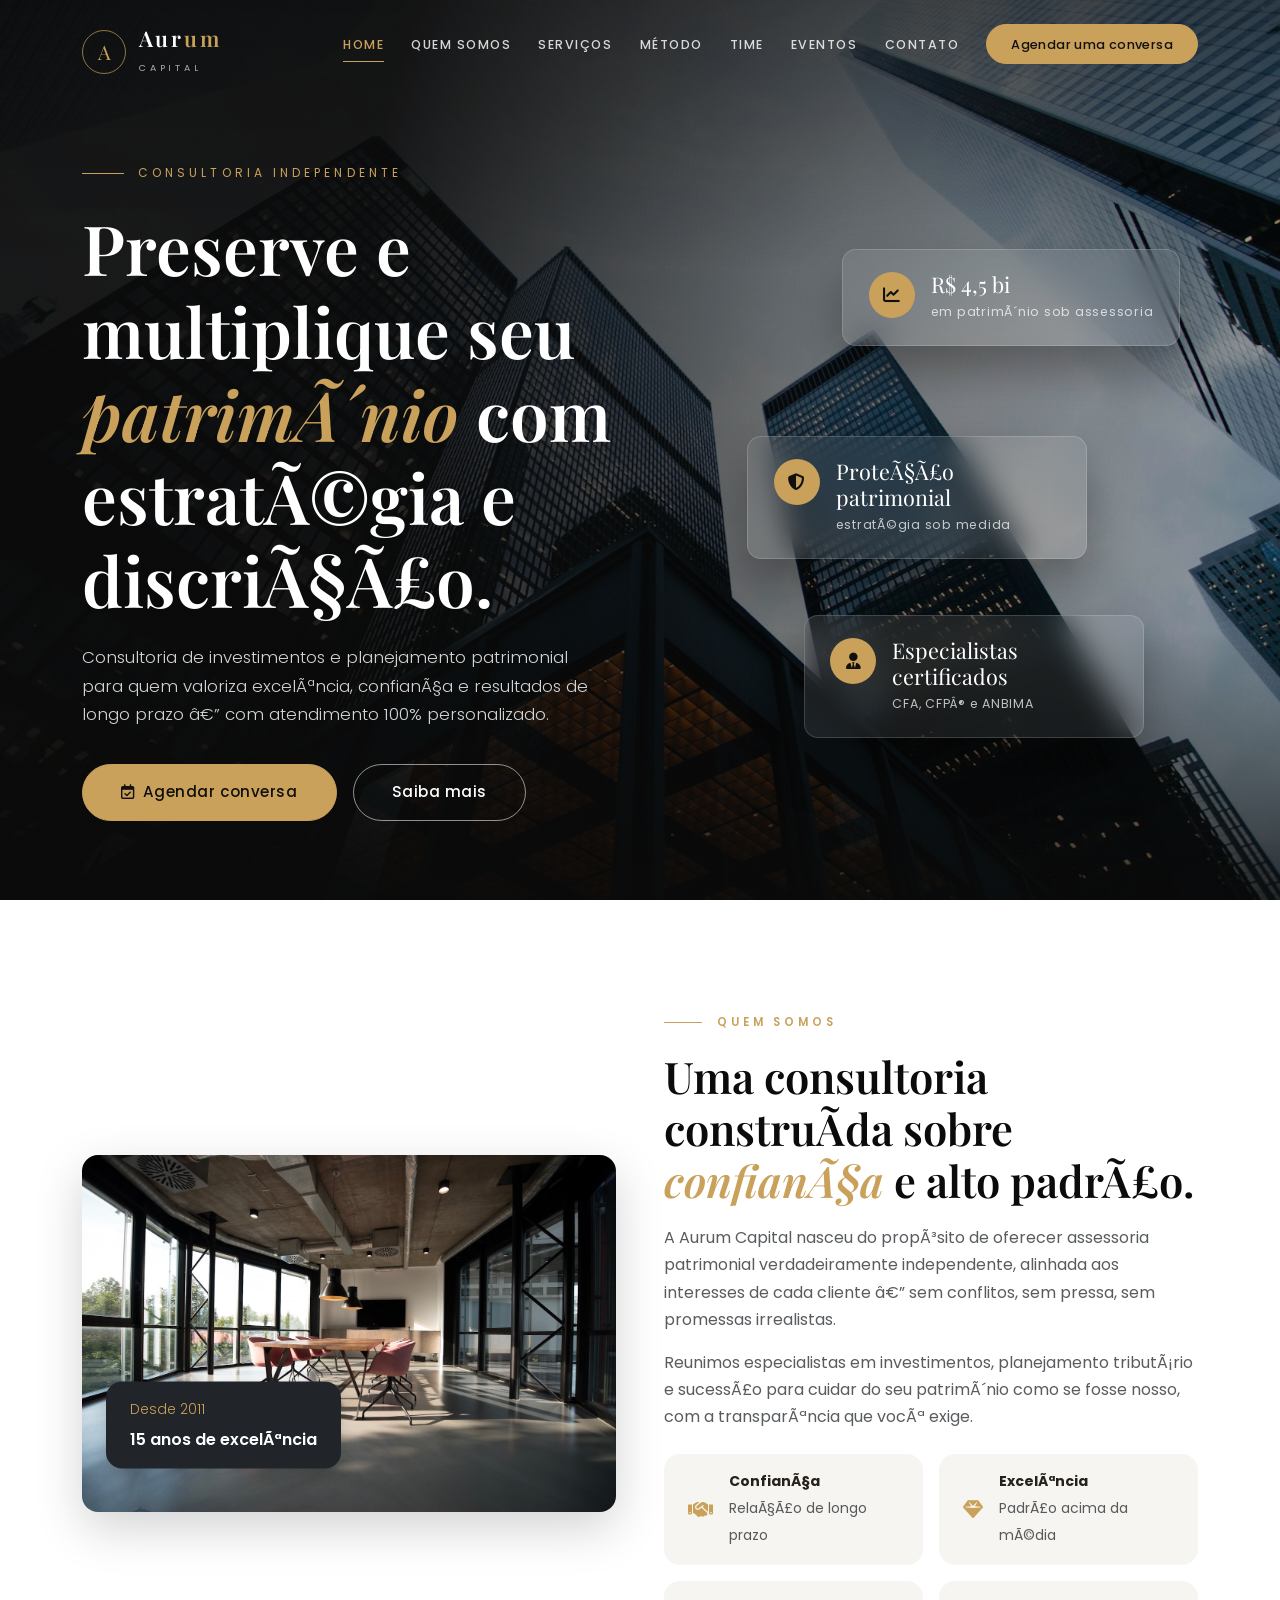
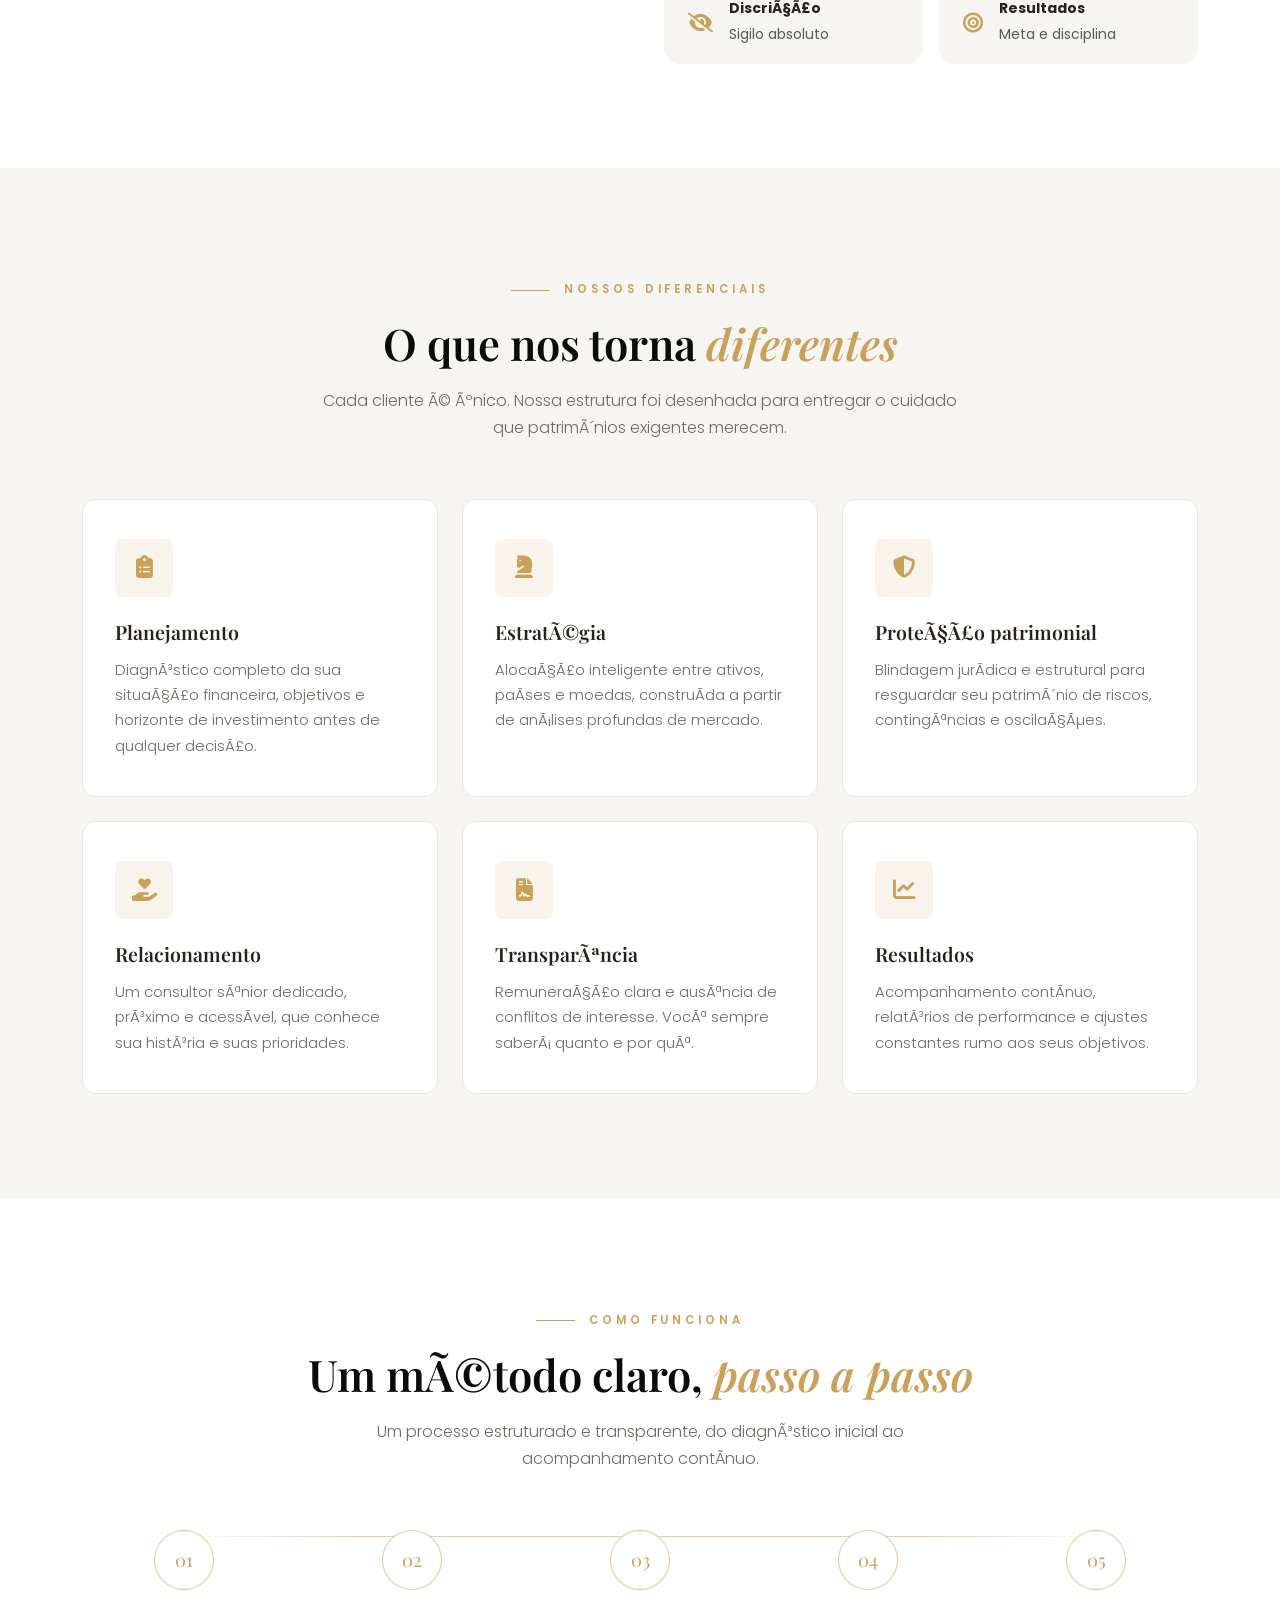
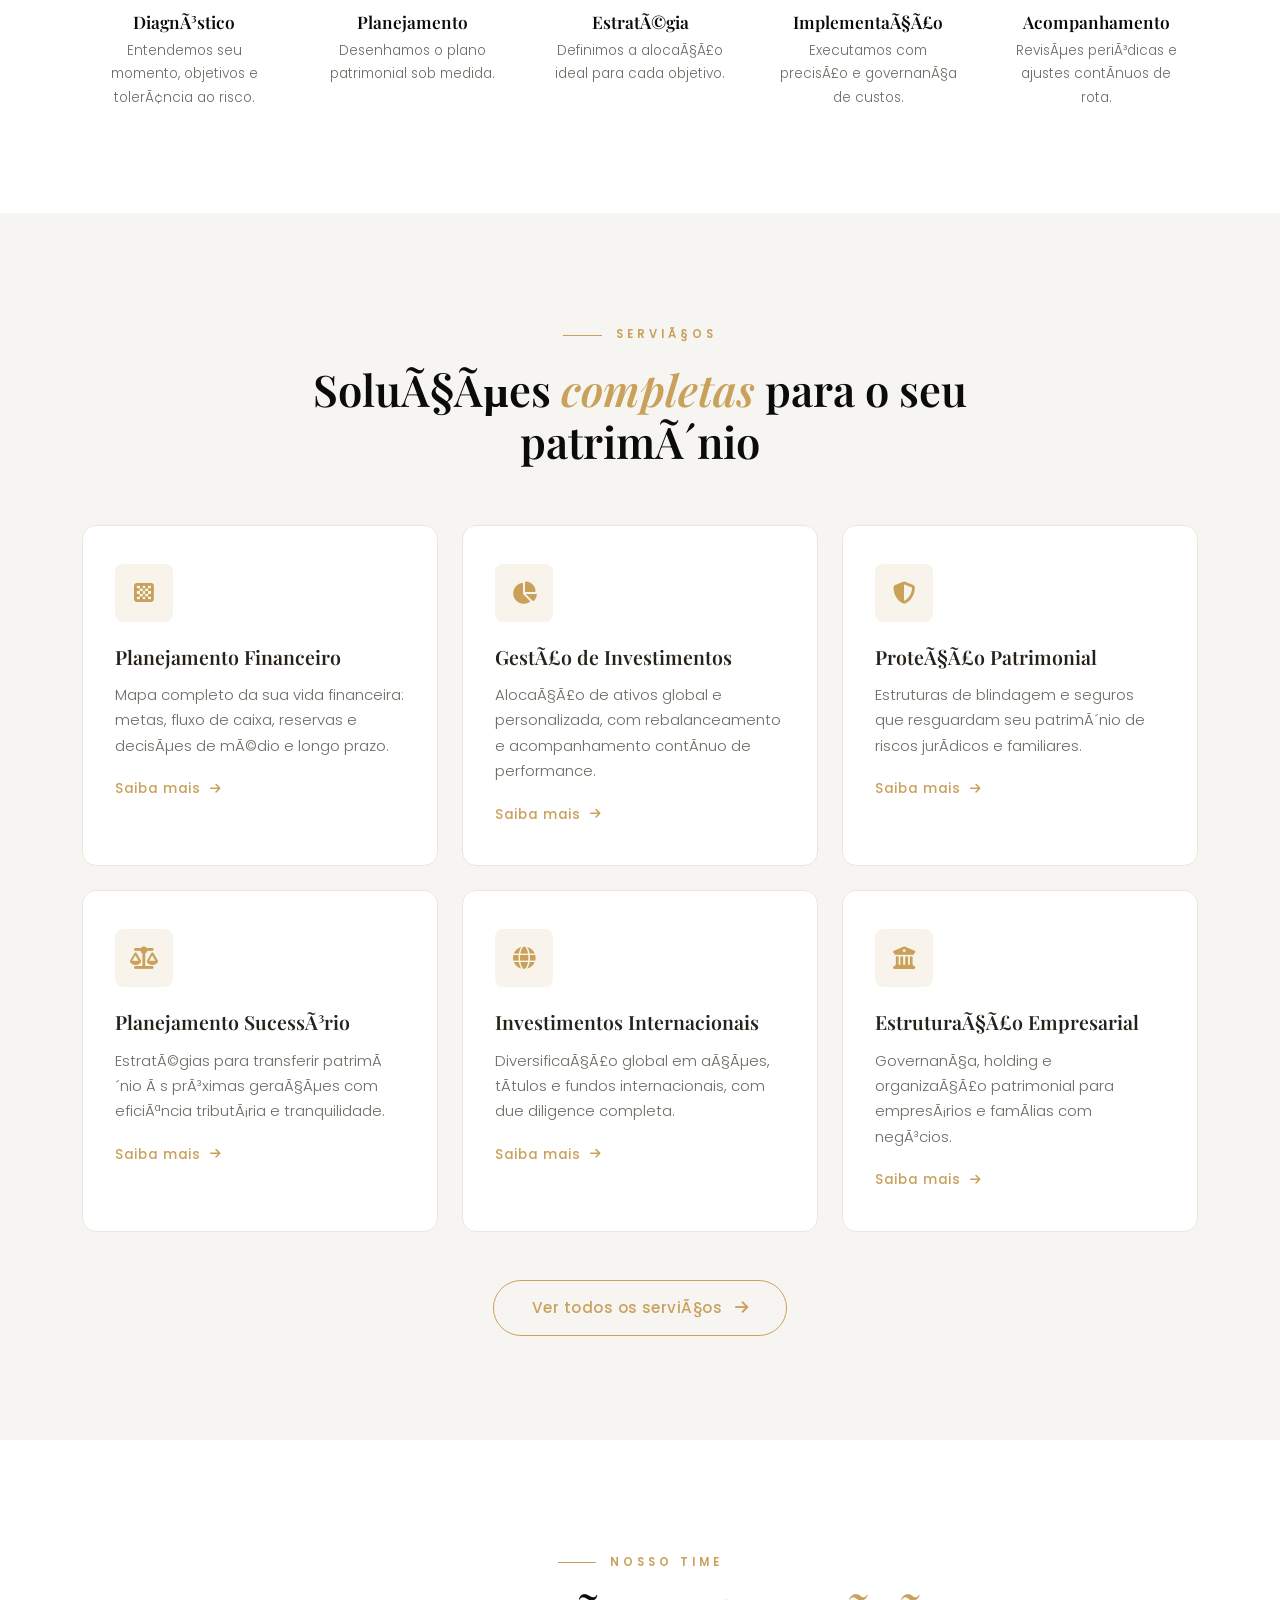
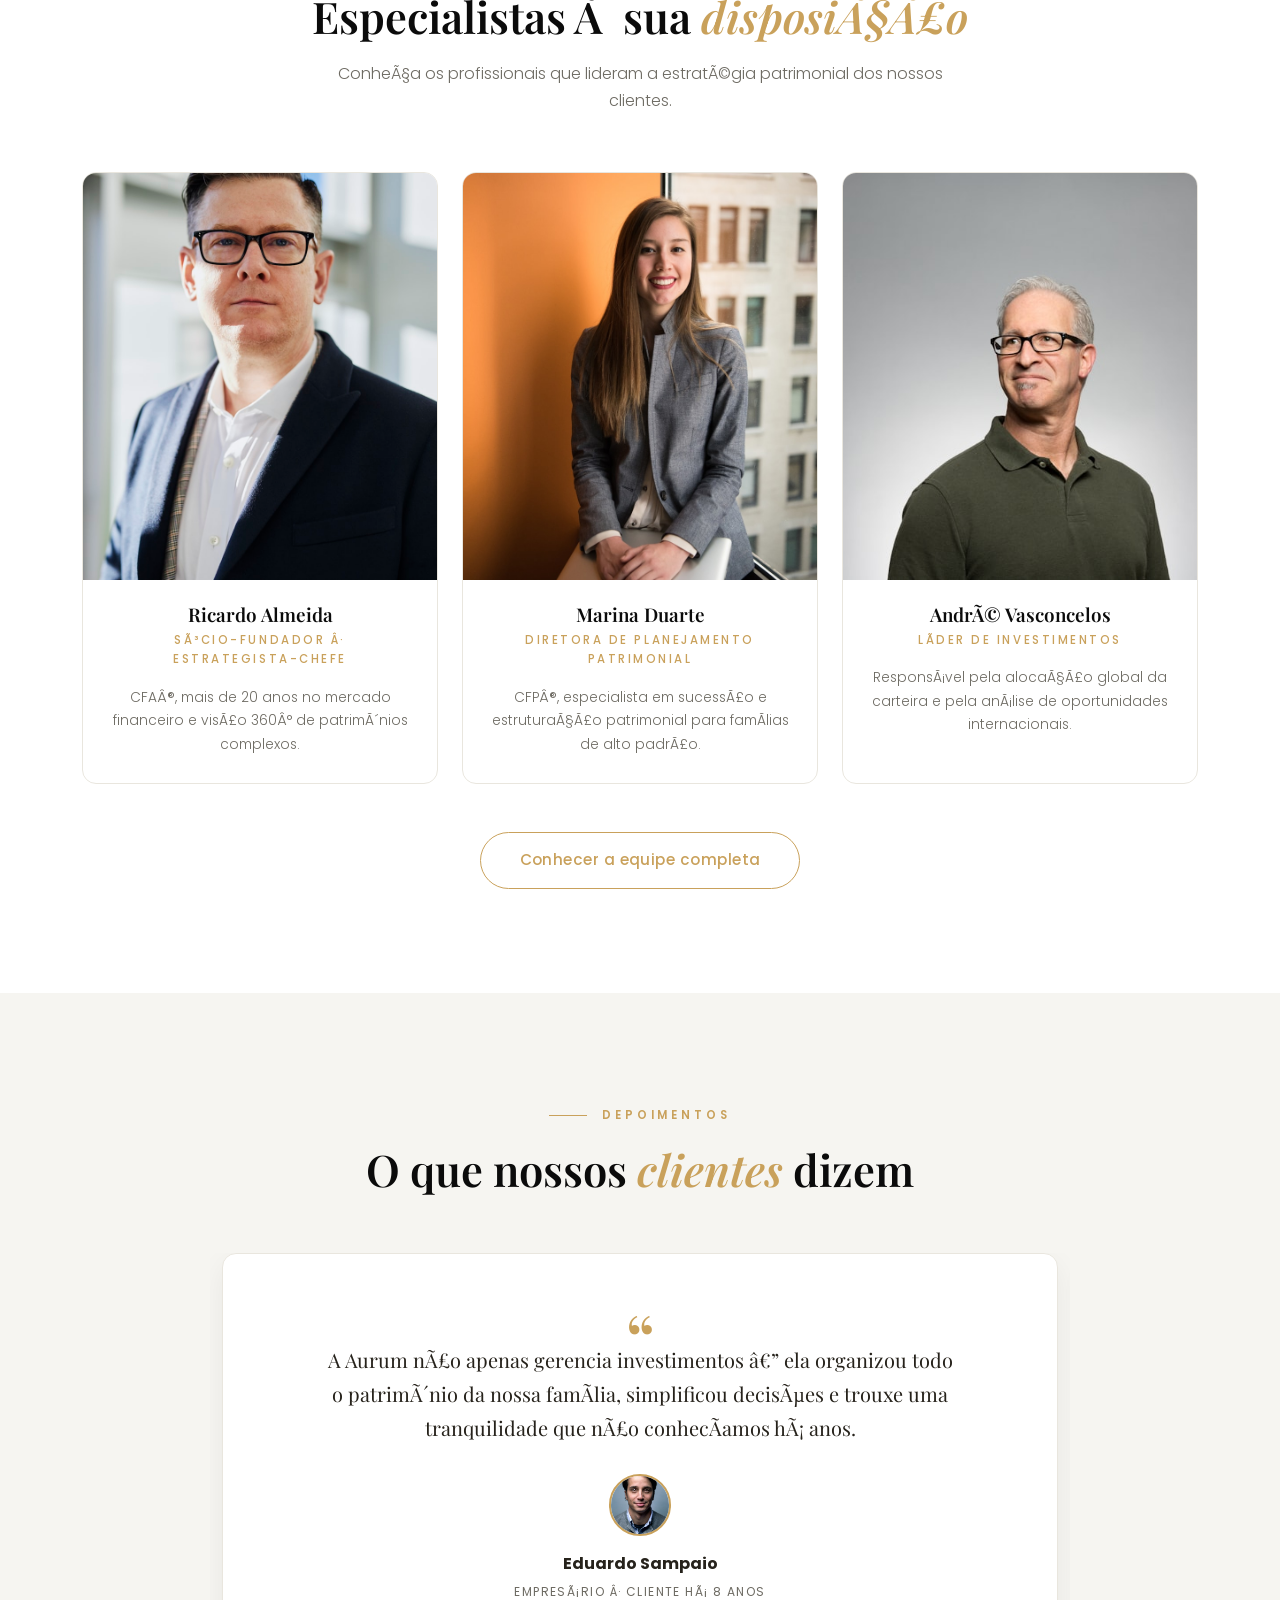
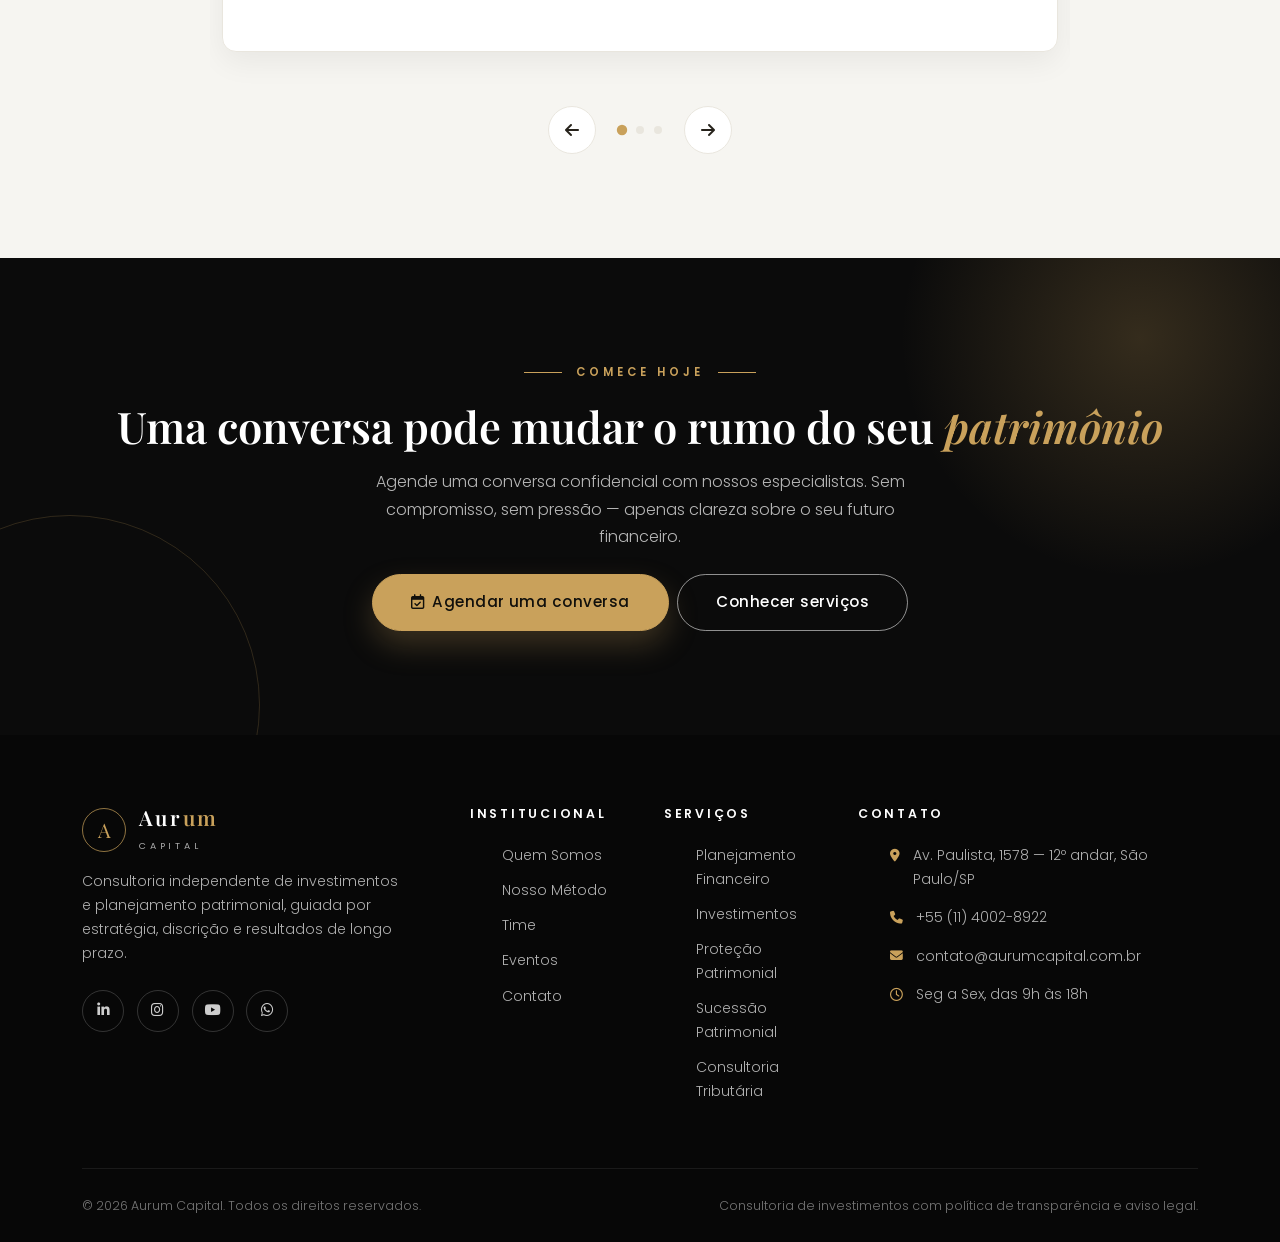
==== commit 6dc01c93: "Cache-buster nas paginas (forca recarregar CSS/JS novos)" ====
--- a/index.html
+++ b/index.html
@@ -1,19 +1,19 @@
-<!DOCTYPE html>
+﻿<!DOCTYPE html>
 <html lang="pt-BR">
 <head>
   <!-- ==================================================================
-       AURUM CAPITAL — Página Inicial
+       AURUM CAPITAL â€” PÃ¡gina Inicial
        Consultoria de Investimentos e Planejamento Patrimonial
        ================================================================== -->
   <meta charset="UTF-8">
   <meta name="viewport" content="width=device-width, initial-scale=1.0">
   <title>Aurum Capital | Consultoria de Investimentos e Planejamento Patrimonial</title>
-  <meta name="description" content="Consultoria independente de investimentos e planejamento patrimonial. Estratégia, discrição e resultados de longo prazo para famílias e empresas.">
+  <meta name="description" content="Consultoria independente de investimentos e planejamento patrimonial. EstratÃ©gia, discriÃ§Ã£o e resultados de longo prazo para famÃ­lias e empresas.">
 
   <!-- Favicon (monograma dourado) -->
   <link rel="icon" href="data:image/svg+xml,%3Csvg xmlns='http://www.w3.org/2000/svg' viewBox='0 0 100 100'%3E%3Ccircle cx='50' cy='50' r='48' fill='%230B0B0B'/%3E%3Ctext x='50' y='68' font-size='52' font-family='Georgia,serif' fill='%23C9A15B' text-anchor='middle'%3EA%3C/text%3E%3C/svg%3E">
 
-  <!-- Google Fonts: Playfair Display (títulos) + Poppins (texto) -->
+  <!-- Google Fonts: Playfair Display (tÃ­tulos) + Poppins (texto) -->
   <link rel="preconnect" href="https://fonts.googleapis.com">
   <link rel="preconnect" href="https://fonts.gstatic.com" crossorigin>
   <link href="https://fonts.googleapis.com/css2?family=Playfair+Display:ital,wght@0,400;0,500;0,600;0,700;1,400;1,500&family=Poppins:wght@300;400;500;600&display=swap" rel="stylesheet">
@@ -24,17 +24,17 @@
   <!-- Font Awesome -->
   <link rel="stylesheet" href="https://cdnjs.cloudflare.com/ajax/libs/font-awesome/6.5.2/css/all.min.css">
 
-  <!-- AOS — Animate On Scroll -->
+  <!-- AOS â€” Animate On Scroll -->
   <link href="https://unpkg.com/aos@2.3.1/dist/aos.css" rel="stylesheet">
 
   <!-- Folha de estilos do projeto -->
-  <link href="css/style.css" rel="stylesheet">
+  <link href="css/style.css?v=2" rel="stylesheet">
 </head>
 
 <body data-page="home">
 
   <!-- ================================================================
-       CABEÇALHO — injetado via js/script.js (componente reutilizável)
+       CABEÃ‡ALHO â€” injetado via js/script.js (componente reutilizÃ¡vel)
        ================================================================ -->
   <header id="site-header" class="site-header"></header>
 
@@ -44,18 +44,18 @@
          HERO
          ============================================================ -->
     <section class="hero">
-      <div class="hero-bg" style="background-image: url('img/hero-home.jpg');" role="img" aria-label="Prédios corporativos ao anoitecer"></div>
+      <div class="hero-bg" style="background-image: url('img/hero-home.jpg');" role="img" aria-label="PrÃ©dios corporativos ao anoitecer"></div>
 
       <div class="container">
         <div class="row align-items-center">
           <div class="col-lg-7">
             <span class="hero-eyebrow" data-aos="fade-up">Consultoria independente</span>
             <h1 class="hero-title" data-aos="fade-up" data-aos-delay="100">
-              Preserve e multiplique seu <span class="accent">patrimônio</span> com estratégia e discrição.
+              Preserve e multiplique seu <span class="accent">patrimÃ´nio</span> com estratÃ©gia e discriÃ§Ã£o.
             </h1>
             <p class="hero-subtitle" data-aos="fade-up" data-aos-delay="200">
-              Consultoria de investimentos e planejamento patrimonial para quem valoriza excelência,
-              confiança e resultados de longo prazo — com atendimento 100% personalizado.
+              Consultoria de investimentos e planejamento patrimonial para quem valoriza excelÃªncia,
+              confianÃ§a e resultados de longo prazo â€” com atendimento 100% personalizado.
             </p>
             <div class="hero-actions" data-aos="fade-up" data-aos-delay="300">
               <a href="contato.html" class="btn btn-gold btn-lg-lux">
@@ -72,31 +72,31 @@
                 <span class="fc-icon"><i class="fa-solid fa-chart-line"></i></span>
                 <div>
                   <div class="fc-value">R$ 4,5 bi</div>
-                  <div class="fc-label">em patrimônio sob assessoria</div>
+                  <div class="fc-label">em patrimÃ´nio sob assessoria</div>
                 </div>
               </div>
               <div class="floating-card fc-2">
                 <span class="fc-icon"><i class="fa-solid fa-shield-halved"></i></span>
                 <div>
-                  <div class="fc-value">Proteção patrimonial</div>
-                  <div class="fc-label">estratégia sob medida</div>
+                  <div class="fc-value">ProteÃ§Ã£o patrimonial</div>
+                  <div class="fc-label">estratÃ©gia sob medida</div>
                 </div>
               </div>
               <div class="floating-card fc-3">
                 <span class="fc-icon"><i class="fa-solid fa-user-tie"></i></span>
                 <div>
                   <div class="fc-value">Especialistas certificados</div>
-                  <div class="fc-label">CFA, CFP® e ANBIMA</div>
-                </div>
-              </div>
-            </div>
-          </div>
-        </div>
-      </div>
-    </section>
-
-    <!-- ============================================================
-         SOBRE — texto institucional + valores
+                  <div class="fc-label">CFA, CFPÂ® e ANBIMA</div>
+                </div>
+              </div>
+            </div>
+          </div>
+        </div>
+      </div>
+    </section>
+
+    <!-- ============================================================
+         SOBRE â€” texto institucional + valores
          ============================================================ -->
     <section class="section" id="sobre">
       <div class="container">
@@ -105,11 +105,11 @@
           <!-- Imagem elegante -->
           <div class="col-lg-6" data-aos="fade-right">
             <div class="position-relative">
-              <img src="img/home-sobre.jpg" alt="Sala de reuniões sofisticada da Aurum Capital" class="img-fluid rounded-4 shadow-lg">
-              <!-- Selo de experiência -->
+              <img src="img/home-sobre.jpg" alt="Sala de reuniÃµes sofisticada da Aurum Capital" class="img-fluid rounded-4 shadow-lg">
+              <!-- Selo de experiÃªncia -->
               <div class="position-absolute bottom-0 start-0 translate-middle-y ms-4 bg-dark text-white rounded-4 px-4 py-3 shadow">
                 <div class="fw-light small text-gold mb-1">Desde 2011</div>
-                <div class="fw-semibold">15 anos de excelência</div>
+                <div class="fw-semibold">15 anos de excelÃªncia</div>
               </div>
             </div>
           </div>
@@ -117,15 +117,15 @@
           <!-- Texto -->
           <div class="col-lg-6" data-aos="fade-left">
             <span class="section-label">Quem somos</span>
-            <h2 class="section-title">Uma consultoria construída sobre <span class="accent">confiança</span> e alto padrão.</h2>
+            <h2 class="section-title">Uma consultoria construÃ­da sobre <span class="accent">confianÃ§a</span> e alto padrÃ£o.</h2>
             <p class="text-muted mb-3">
-              A Aurum Capital nasceu do propósito de oferecer assessoria patrimonial verdadeiramente
-              independente, alinhada aos interesses de cada cliente — sem conflitos, sem pressa,
+              A Aurum Capital nasceu do propÃ³sito de oferecer assessoria patrimonial verdadeiramente
+              independente, alinhada aos interesses de cada cliente â€” sem conflitos, sem pressa,
               sem promessas irrealistas.
             </p>
             <p class="text-muted mb-4">
-              Reunimos especialistas em investimentos, planejamento tributário e sucessão para cuidar
-              do seu patrimônio como se fosse nosso, com a transparência que você exige.
+              Reunimos especialistas em investimentos, planejamento tributÃ¡rio e sucessÃ£o para cuidar
+              do seu patrimÃ´nio como se fosse nosso, com a transparÃªncia que vocÃª exige.
             </p>
 
             <!-- Valores da empresa -->
@@ -134,8 +134,8 @@
                 <div class="d-flex align-items-center gap-3 bg-gray-lux rounded-4 px-4 py-3 h-100">
                   <i class="fa-solid fa-handshake text-gold fa-lg"></i>
                   <div>
-                    <strong class="d-block small">Confiança</strong>
-                    <span class="small text-muted">Relação de longo prazo</span>
+                    <strong class="d-block small">ConfianÃ§a</strong>
+                    <span class="small text-muted">RelaÃ§Ã£o de longo prazo</span>
                   </div>
                 </div>
               </div>
@@ -143,8 +143,8 @@
                 <div class="d-flex align-items-center gap-3 bg-gray-lux rounded-4 px-4 py-3 h-100">
                   <i class="fa-solid fa-gem text-gold fa-lg"></i>
                   <div>
-                    <strong class="d-block small">Excelência</strong>
-                    <span class="small text-muted">Padrão acima da média</span>
+                    <strong class="d-block small">ExcelÃªncia</strong>
+                    <span class="small text-muted">PadrÃ£o acima da mÃ©dia</span>
                   </div>
                 </div>
               </div>
@@ -152,7 +152,7 @@
                 <div class="d-flex align-items-center gap-3 bg-gray-lux rounded-4 px-4 py-3 h-100">
                   <i class="fa-solid fa-eye-slash text-gold fa-lg"></i>
                   <div>
-                    <strong class="d-block small">Discrição</strong>
+                    <strong class="d-block small">DiscriÃ§Ã£o</strong>
                     <span class="small text-muted">Sigilo absoluto</span>
                   </div>
                 </div>
@@ -173,14 +173,14 @@
     </section>
 
     <!-- ============================================================
-         DIFERENCIAIS — grid com ícones
+         DIFERENCIAIS â€” grid com Ã­cones
          ============================================================ -->
     <section class="section bg-gray-lux">
       <div class="container">
         <div class="section-head" data-aos="fade-up">
           <span class="section-label">Nossos diferenciais</span>
           <h2 class="section-title">O que nos torna <span class="accent">diferentes</span></h2>
-          <p class="section-subtitle mx-auto">Cada cliente é único. Nossa estrutura foi desenhada para entregar o cuidado que patrimônios exigentes merecem.</p>
+          <p class="section-subtitle mx-auto">Cada cliente Ã© Ãºnico. Nossa estrutura foi desenhada para entregar o cuidado que patrimÃ´nios exigentes merecem.</p>
         </div>
 
         <div class="row g-4">
@@ -188,57 +188,57 @@
             <div class="lux-card">
               <span class="card-icon"><i class="fa-solid fa-clipboard-list"></i></span>
               <h3 class="card-title">Planejamento</h3>
-              <p class="card-text">Diagnóstico completo da sua situação financeira, objetivos e horizonte de investimento antes de qualquer decisão.</p>
+              <p class="card-text">DiagnÃ³stico completo da sua situaÃ§Ã£o financeira, objetivos e horizonte de investimento antes de qualquer decisÃ£o.</p>
             </div>
           </div>
           <div class="col-md-6 col-lg-4" data-aos="fade-up" data-aos-delay="100">
             <div class="lux-card">
               <span class="card-icon"><i class="fa-solid fa-chess-knight"></i></span>
-              <h3 class="card-title">Estratégia</h3>
-              <p class="card-text">Alocação inteligente entre ativos, países e moedas, construída a partir de análises profundas de mercado.</p>
+              <h3 class="card-title">EstratÃ©gia</h3>
+              <p class="card-text">AlocaÃ§Ã£o inteligente entre ativos, paÃ­ses e moedas, construÃ­da a partir de anÃ¡lises profundas de mercado.</p>
             </div>
           </div>
           <div class="col-md-6 col-lg-4" data-aos="fade-up" data-aos-delay="200">
             <div class="lux-card">
               <span class="card-icon"><i class="fa-solid fa-shield-halved"></i></span>
-              <h3 class="card-title">Proteção patrimonial</h3>
-              <p class="card-text">Blindagem jurídica e estrutural para resguardar seu patrimônio de riscos, contingências e oscilações.</p>
+              <h3 class="card-title">ProteÃ§Ã£o patrimonial</h3>
+              <p class="card-text">Blindagem jurÃ­dica e estrutural para resguardar seu patrimÃ´nio de riscos, contingÃªncias e oscilaÃ§Ãµes.</p>
             </div>
           </div>
           <div class="col-md-6 col-lg-4" data-aos="fade-up">
             <div class="lux-card">
               <span class="card-icon"><i class="fa-solid fa-hand-holding-heart"></i></span>
               <h3 class="card-title">Relacionamento</h3>
-              <p class="card-text">Um consultor sênior dedicado, próximo e acessível, que conhece sua história e suas prioridades.</p>
+              <p class="card-text">Um consultor sÃªnior dedicado, prÃ³ximo e acessÃ­vel, que conhece sua histÃ³ria e suas prioridades.</p>
             </div>
           </div>
           <div class="col-md-6 col-lg-4" data-aos="fade-up" data-aos-delay="100">
             <div class="lux-card">
               <span class="card-icon"><i class="fa-solid fa-file-contract"></i></span>
-              <h3 class="card-title">Transparência</h3>
-              <p class="card-text">Remuneração clara e ausência de conflitos de interesse. Você sempre saberá quanto e por quê.</p>
+              <h3 class="card-title">TransparÃªncia</h3>
+              <p class="card-text">RemuneraÃ§Ã£o clara e ausÃªncia de conflitos de interesse. VocÃª sempre saberÃ¡ quanto e por quÃª.</p>
             </div>
           </div>
           <div class="col-md-6 col-lg-4" data-aos="fade-up" data-aos-delay="200">
             <div class="lux-card">
               <span class="card-icon"><i class="fa-solid fa-chart-line"></i></span>
               <h3 class="card-title">Resultados</h3>
-              <p class="card-text">Acompanhamento contínuo, relatórios de performance e ajustes constantes rumo aos seus objetivos.</p>
-            </div>
-          </div>
-        </div>
-      </div>
-    </section>
-
-    <!-- ============================================================
-         COMO FUNCIONA — timeline horizontal em 5 etapas
+              <p class="card-text">Acompanhamento contÃ­nuo, relatÃ³rios de performance e ajustes constantes rumo aos seus objetivos.</p>
+            </div>
+          </div>
+        </div>
+      </div>
+    </section>
+
+    <!-- ============================================================
+         COMO FUNCIONA â€” timeline horizontal em 5 etapas
          ============================================================ -->
     <section class="section">
       <div class="container">
         <div class="section-head" data-aos="fade-up">
           <span class="section-label">Como funciona</span>
-          <h2 class="section-title">Um método claro, <span class="accent">passo a passo</span></h2>
-          <p class="section-subtitle mx-auto">Um processo estruturado e transparente, do diagnóstico inicial ao acompanhamento contínuo.</p>
+          <h2 class="section-title">Um mÃ©todo claro, <span class="accent">passo a passo</span></h2>
+          <p class="section-subtitle mx-auto">Um processo estruturado e transparente, do diagnÃ³stico inicial ao acompanhamento contÃ­nuo.</p>
         </div>
 
         <div class="steps-timeline">
@@ -247,8 +247,8 @@
             <div class="col-6 col-md-4 col-lg text-center" data-aos="zoom-in" data-aos-delay="0">
               <div class="step-item">
                 <div class="step-dot">01</div>
-                <h3 class="step-title">Diagnóstico</h3>
-                <p class="step-text">Entendemos seu momento, objetivos e tolerância ao risco.</p>
+                <h3 class="step-title">DiagnÃ³stico</h3>
+                <p class="step-text">Entendemos seu momento, objetivos e tolerÃ¢ncia ao risco.</p>
               </div>
             </div>
             <div class="col-6 col-md-4 col-lg text-center" data-aos="zoom-in" data-aos-delay="100">
@@ -261,37 +261,37 @@
             <div class="col-6 col-md-4 col-lg text-center" data-aos="zoom-in" data-aos-delay="200">
               <div class="step-item">
                 <div class="step-dot">03</div>
-                <h3 class="step-title">Estratégia</h3>
-                <p class="step-text">Definimos a alocação ideal para cada objetivo.</p>
+                <h3 class="step-title">EstratÃ©gia</h3>
+                <p class="step-text">Definimos a alocaÃ§Ã£o ideal para cada objetivo.</p>
               </div>
             </div>
             <div class="col-6 col-md-4 col-lg text-center" data-aos="zoom-in" data-aos-delay="300">
               <div class="step-item">
                 <div class="step-dot">04</div>
-                <h3 class="step-title">Implementação</h3>
-                <p class="step-text">Executamos com precisão e governança de custos.</p>
+                <h3 class="step-title">ImplementaÃ§Ã£o</h3>
+                <p class="step-text">Executamos com precisÃ£o e governanÃ§a de custos.</p>
               </div>
             </div>
             <div class="col-6 col-md-4 col-lg text-center" data-aos="zoom-in" data-aos-delay="400">
               <div class="step-item">
                 <div class="step-dot">05</div>
                 <h3 class="step-title">Acompanhamento</h3>
-                <p class="step-text">Revisões periódicas e ajustes contínuos de rota.</p>
-              </div>
-            </div>
-          </div>
-        </div>
-      </div>
-    </section>
-
-    <!-- ============================================================
-         SERVIÇOS EM DESTAQUE — cards
+                <p class="step-text">RevisÃµes periÃ³dicas e ajustes contÃ­nuos de rota.</p>
+              </div>
+            </div>
+          </div>
+        </div>
+      </div>
+    </section>
+
+    <!-- ============================================================
+         SERVIÃ‡OS EM DESTAQUE â€” cards
          ============================================================ -->
     <section class="section bg-gray-lux">
       <div class="container">
         <div class="section-head" data-aos="fade-up">
-          <span class="section-label">Serviços</span>
-          <h2 class="section-title">Soluções <span class="accent">completas</span> para o seu patrimônio</h2>
+          <span class="section-label">ServiÃ§os</span>
+          <h2 class="section-title">SoluÃ§Ãµes <span class="accent">completas</span> para o seu patrimÃ´nio</h2>
         </div>
 
         <div class="row g-4">
@@ -299,31 +299,31 @@
             <div class="lux-card">
               <span class="card-icon"><i class="fa-solid fa-chess-board"></i></span>
               <h3 class="card-title">Planejamento Financeiro</h3>
-              <p class="card-text">Mapa completo da sua vida financeira: metas, fluxo de caixa, reservas e decisões de médio e longo prazo.</p>
+              <p class="card-text">Mapa completo da sua vida financeira: metas, fluxo de caixa, reservas e decisÃµes de mÃ©dio e longo prazo.</p>
               <a href="servicos.html" class="read-more">Saiba mais <i class="fa-solid fa-arrow-right"></i></a>
             </div>
           </div>
           <div class="col-md-6 col-lg-4" data-aos="fade-up" data-aos-delay="100">
             <div class="lux-card">
               <span class="card-icon"><i class="fa-solid fa-chart-pie"></i></span>
-              <h3 class="card-title">Gestão de Investimentos</h3>
-              <p class="card-text">Alocação de ativos global e personalizada, com rebalanceamento e acompanhamento contínuo de performance.</p>
+              <h3 class="card-title">GestÃ£o de Investimentos</h3>
+              <p class="card-text">AlocaÃ§Ã£o de ativos global e personalizada, com rebalanceamento e acompanhamento contÃ­nuo de performance.</p>
               <a href="servicos.html" class="read-more">Saiba mais <i class="fa-solid fa-arrow-right"></i></a>
             </div>
           </div>
           <div class="col-md-6 col-lg-4" data-aos="fade-up" data-aos-delay="200">
             <div class="lux-card">
               <span class="card-icon"><i class="fa-solid fa-shield-halved"></i></span>
-              <h3 class="card-title">Proteção Patrimonial</h3>
-              <p class="card-text">Estruturas de blindagem e seguros que resguardam seu patrimônio de riscos jurídicos e familiares.</p>
+              <h3 class="card-title">ProteÃ§Ã£o Patrimonial</h3>
+              <p class="card-text">Estruturas de blindagem e seguros que resguardam seu patrimÃ´nio de riscos jurÃ­dicos e familiares.</p>
               <a href="servicos.html" class="read-more">Saiba mais <i class="fa-solid fa-arrow-right"></i></a>
             </div>
           </div>
           <div class="col-md-6 col-lg-4" data-aos="fade-up">
             <div class="lux-card">
               <span class="card-icon"><i class="fa-solid fa-scale-balanced"></i></span>
-              <h3 class="card-title">Planejamento Sucessório</h3>
-              <p class="card-text">Estratégias para transferir patrimônio às próximas gerações com eficiência tributária e tranquilidade.</p>
+              <h3 class="card-title">Planejamento SucessÃ³rio</h3>
+              <p class="card-text">EstratÃ©gias para transferir patrimÃ´nio Ã s prÃ³ximas geraÃ§Ãµes com eficiÃªncia tributÃ¡ria e tranquilidade.</p>
               <a href="servicos.html" class="read-more">Saiba mais <i class="fa-solid fa-arrow-right"></i></a>
             </div>
           </div>
@@ -331,50 +331,50 @@
             <div class="lux-card">
               <span class="card-icon"><i class="fa-solid fa-globe"></i></span>
               <h3 class="card-title">Investimentos Internacionais</h3>
-              <p class="card-text">Diversificação global em ações, títulos e fundos internacionais, com due diligence completa.</p>
+              <p class="card-text">DiversificaÃ§Ã£o global em aÃ§Ãµes, tÃ­tulos e fundos internacionais, com due diligence completa.</p>
               <a href="servicos.html" class="read-more">Saiba mais <i class="fa-solid fa-arrow-right"></i></a>
             </div>
           </div>
           <div class="col-md-6 col-lg-4" data-aos="fade-up" data-aos-delay="200">
             <div class="lux-card">
               <span class="card-icon"><i class="fa-solid fa-building-columns"></i></span>
-              <h3 class="card-title">Estruturação Empresarial</h3>
-              <p class="card-text">Governança, holding e organização patrimonial para empresários e famílias com negócios.</p>
+              <h3 class="card-title">EstruturaÃ§Ã£o Empresarial</h3>
+              <p class="card-text">GovernanÃ§a, holding e organizaÃ§Ã£o patrimonial para empresÃ¡rios e famÃ­lias com negÃ³cios.</p>
               <a href="servicos.html" class="read-more">Saiba mais <i class="fa-solid fa-arrow-right"></i></a>
             </div>
           </div>
         </div>
 
         <div class="text-center mt-5" data-aos="fade-up">
-          <a href="servicos.html" class="btn btn-outline-gold btn-lg-lux">Ver todos os serviços <i class="fa-solid fa-arrow-right ms-2"></i></a>
-        </div>
-      </div>
-    </section>
-
-    <!-- ============================================================
-         EQUIPE — 3 consultores
+          <a href="servicos.html" class="btn btn-outline-gold btn-lg-lux">Ver todos os serviÃ§os <i class="fa-solid fa-arrow-right ms-2"></i></a>
+        </div>
+      </div>
+    </section>
+
+    <!-- ============================================================
+         EQUIPE â€” 3 consultores
          ============================================================ -->
     <section class="section">
       <div class="container">
         <div class="section-head" data-aos="fade-up">
           <span class="section-label">Nosso time</span>
-          <h2 class="section-title">Especialistas à sua <span class="accent">disposição</span></h2>
-          <p class="section-subtitle mx-auto">Conheça os profissionais que lideram a estratégia patrimonial dos nossos clientes.</p>
+          <h2 class="section-title">Especialistas Ã  sua <span class="accent">disposiÃ§Ã£o</span></h2>
+          <p class="section-subtitle mx-auto">ConheÃ§a os profissionais que lideram a estratÃ©gia patrimonial dos nossos clientes.</p>
         </div>
 
         <div class="row g-4">
           <div class="col-md-6 col-lg-4" data-aos="fade-up">
             <article class="team-card">
               <div class="team-photo">
-                <img src="img/team-1.jpg" alt="Ricardo Almeida, sócio-fundador e estrategista-chefe">
+                <img src="img/team-1.jpg" alt="Ricardo Almeida, sÃ³cio-fundador e estrategista-chefe">
                 <div class="team-overlay">
                   <a href="#" class="team-social" aria-label="LinkedIn de Ricardo Almeida"><i class="fa-brands fa-linkedin-in"></i></a>
                 </div>
               </div>
               <div class="team-info">
                 <h3 class="team-name">Ricardo Almeida</h3>
-                <p class="team-role">Sócio-fundador · Estrategista-chefe</p>
-                <p class="team-bio">CFA®, mais de 20 anos no mercado financeiro e visão 360° de patrimônios complexos.</p>
+                <p class="team-role">SÃ³cio-fundador Â· Estrategista-chefe</p>
+                <p class="team-bio">CFAÂ®, mais de 20 anos no mercado financeiro e visÃ£o 360Â° de patrimÃ´nios complexos.</p>
               </div>
             </article>
           </div>
@@ -389,22 +389,22 @@
               <div class="team-info">
                 <h3 class="team-name">Marina Duarte</h3>
                 <p class="team-role">Diretora de Planejamento Patrimonial</p>
-                <p class="team-bio">CFP®, especialista em sucessão e estruturação patrimonial para famílias de alto padrão.</p>
+                <p class="team-bio">CFPÂ®, especialista em sucessÃ£o e estruturaÃ§Ã£o patrimonial para famÃ­lias de alto padrÃ£o.</p>
               </div>
             </article>
           </div>
           <div class="col-md-6 col-lg-4" data-aos="fade-up" data-aos-delay="200">
             <article class="team-card">
               <div class="team-photo">
-                <img src="img/team-3.jpg" alt="André Vasconcelos, líder de investimentos">
+                <img src="img/team-3.jpg" alt="AndrÃ© Vasconcelos, lÃ­der de investimentos">
                 <div class="team-overlay">
-                  <a href="#" class="team-social" aria-label="LinkedIn de André Vasconcelos"><i class="fa-brands fa-linkedin-in"></i></a>
+                  <a href="#" class="team-social" aria-label="LinkedIn de AndrÃ© Vasconcelos"><i class="fa-brands fa-linkedin-in"></i></a>
                 </div>
               </div>
               <div class="team-info">
-                <h3 class="team-name">André Vasconcelos</h3>
-                <p class="team-role">Líder de Investimentos</p>
-                <p class="team-bio">Responsável pela alocação global da carteira e pela análise de oportunidades internacionais.</p>
+                <h3 class="team-name">AndrÃ© Vasconcelos</h3>
+                <p class="team-role">LÃ­der de Investimentos</p>
+                <p class="team-bio">ResponsÃ¡vel pela alocaÃ§Ã£o global da carteira e pela anÃ¡lise de oportunidades internacionais.</p>
               </div>
             </article>
           </div>
@@ -417,7 +417,7 @@
     </section>
 
     <!-- ============================================================
-         DEPOIMENTOS — slider
+         DEPOIMENTOS â€” slider
          ============================================================ -->
     <section class="section bg-gray-lux">
       <div class="container">
@@ -434,13 +434,13 @@
               <figure class="testimonial-card">
                 <div class="testimonial-quote">&ldquo;</div>
                 <blockquote class="testimonial-text">
-                  A Aurum não apenas gerencia investimentos — ela organizou todo o patrimônio da nossa
-                  família, simplificou decisões e trouxe uma tranquilidade que não conhecíamos há anos.
+                  A Aurum nÃ£o apenas gerencia investimentos â€” ela organizou todo o patrimÃ´nio da nossa
+                  famÃ­lia, simplificou decisÃµes e trouxe uma tranquilidade que nÃ£o conhecÃ­amos hÃ¡ anos.
                 </blockquote>
                 <figcaption class="testimonial-person">
                   <img src="img/team-5.jpg" alt="Eduardo Sampaio" class="testimonial-avatar">
                   <strong class="testimonial-name">Eduardo Sampaio</strong>
-                  <span class="testimonial-role">Empresário · Cliente há 8 anos</span>
+                  <span class="testimonial-role">EmpresÃ¡rio Â· Cliente hÃ¡ 8 anos</span>
                 </figcaption>
               </figure>
             </div>
@@ -450,13 +450,13 @@
               <figure class="testimonial-card">
                 <div class="testimonial-quote">&ldquo;</div>
                 <blockquote class="testimonial-text">
-                  Profissionalismo raro. Cada decisão é explicada com clareza, e a carteira é acompanhada
-                  de perto, com ajustes rápidos sempre que o cenário muda.
+                  Profissionalismo raro. Cada decisÃ£o Ã© explicada com clareza, e a carteira Ã© acompanhada
+                  de perto, com ajustes rÃ¡pidos sempre que o cenÃ¡rio muda.
                 </blockquote>
                 <figcaption class="testimonial-person">
                   <img src="img/team-6.jpg" alt="Fernanda Lima" class="testimonial-avatar">
                   <strong class="testimonial-name">Fernanda Lima</strong>
-                  <span class="testimonial-role">Médica · Cliente há 5 anos</span>
+                  <span class="testimonial-role">MÃ©dica Â· Cliente hÃ¡ 5 anos</span>
                 </figcaption>
               </figure>
             </div>
@@ -466,13 +466,13 @@
               <figure class="testimonial-card">
                 <div class="testimonial-quote">&ldquo;</div>
                 <blockquote class="testimonial-text">
-                  O planejamento sucessório que estruturaram para a minha empresa foi cirúrgico.
-                  Segurança jurídica, economia tributária e total discrição.
+                  O planejamento sucessÃ³rio que estruturaram para a minha empresa foi cirÃºrgico.
+                  SeguranÃ§a jurÃ­dica, economia tributÃ¡ria e total discriÃ§Ã£o.
                 </blockquote>
                 <figcaption class="testimonial-person">
                   <img src="img/team-8.jpg" alt="Carlos Menezes" class="testimonial-avatar">
                   <strong class="testimonial-name">Carlos Menezes</strong>
-                  <span class="testimonial-role">Sócio de indústria · Cliente há 10 anos</span>
+                  <span class="testimonial-role">SÃ³cio de indÃºstria Â· Cliente hÃ¡ 10 anos</span>
                 </figcaption>
               </figure>
             </div>
@@ -483,25 +483,25 @@
           <div class="slider-controls">
             <button class="slider-btn prev" aria-label="Depoimento anterior"><i class="fa-solid fa-arrow-left"></i></button>
             <div class="slider-dots" role="tablist" aria-label="Selecionar depoimento"></div>
-            <button class="slider-btn next" aria-label="Próximo depoimento"><i class="fa-solid fa-arrow-right"></i></button>
-          </div>
-        </div>
-      </div>
-    </section>
-
-    <!-- ============================================================
-         BANNER CTA — injetado via js/script.js
+            <button class="slider-btn next" aria-label="PrÃ³ximo depoimento"><i class="fa-solid fa-arrow-right"></i></button>
+          </div>
+        </div>
+      </div>
+    </section>
+
+    <!-- ============================================================
+         BANNER CTA â€” injetado via js/script.js
          ============================================================ -->
     <section class="cta-banner" id="cta-banner"></section>
 
   </main>
 
   <!-- ================================================================
-       RODAPÉ — injetado via js/script.js (componente reutilizável)
+       RODAPÃ‰ â€” injetado via js/script.js (componente reutilizÃ¡vel)
        ================================================================ -->
   <footer id="site-footer" class="site-footer"></footer>
 
-  <!-- Botão voltar ao topo -->
+  <!-- BotÃ£o voltar ao topo -->
   <button class="back-to-top" id="back-to-top" aria-label="Voltar ao topo">
     <i class="fa-solid fa-chevron-up"></i>
   </button>
@@ -511,6 +511,6 @@
        ================================================================ -->
   <script src="https://cdn.jsdelivr.net/npm/bootstrap@5.3.3/dist/js/bootstrap.bundle.min.js"></script>
   <script src="https://unpkg.com/aos@2.3.1/dist/aos.js"></script>
-  <script src="js/script.js"></script>
+  <script src="js/script.js?v=2"></script>
 </body>
 </html>
--- a/css/style.css
+++ b/css/style.css
@@ -73,6 +73,7 @@
 html {
   scroll-behavior: smooth;
   scroll-padding-top: var(--header-h); /* compensa a navbar fixa */
+  overflow-x: hidden; /* trava o scroll horizontal (espaço branco no celular) */
 }
 
 body {
@@ -249,17 +250,17 @@
   position: fixed;
   top: 0; left: 0;
   width: 100%;
-  z-index: 1030;
+  z-index: 1051; /* acima do fundo escuro do menu (1049) para o drawer ficar clicável */
   padding: 1.5rem 0;
   transition: padding var(--transition), background var(--transition), box-shadow var(--transition);
 }
 
-/* Estado ao rolar — reduz e ganha blur */
+/* Estado ao rolar — reduz de tamanho e ganha fundo escuro.
+   O blur fica apenas no desktop: no mobile ele quebraria o
+   posicionamento fixo do drawer do menu. */
 .site-header.scrolled {
   padding: 0.7rem 0;
-  background: rgba(11, 11, 11, 0.9);
-  backdrop-filter: blur(14px);
-  -webkit-backdrop-filter: blur(14px);
+  background: rgba(11, 11, 11, 0.97);
   border-bottom: 1px solid rgba(201, 161, 91, 0.22);
   box-shadow: 0 10px 30px rgba(0, 0, 0, 0.18);
 }
@@ -359,12 +360,11 @@
 .nav-toggle.is-open span:nth-child(2) { opacity: 0; }
 .nav-toggle.is-open span:nth-child(3) { transform: translateY(-6.5px) rotate(-45deg); }
 
-/* Painel full-screen */
+/* Fundo escurecido atrás do menu (sem blur, leve e limpo) */
 .nav-backdrop {
   position: fixed;
   inset: 0;
-  background: rgba(11, 11, 11, 0.6);
-  backdrop-filter: blur(4px);
+  background: rgba(11, 11, 11, 0.55);
   opacity: 0;
   visibility: hidden;
   transition: var(--transition);
@@ -1185,6 +1185,13 @@
 @media (min-width: 1200px) {
   .nav-toggle { display: none; }
   .nav-backdrop { display: none; }
+
+  /* Frosted glass apenas no desktop — no mobile o blur quebraria o drawer */
+  .site-header.scrolled {
+    background: rgba(11, 11, 11, 0.85);
+    backdrop-filter: blur(14px);
+    -webkit-backdrop-filter: blur(14px);
+  }
 }
 
 /* < 1200px — notebook/tablet/celular */
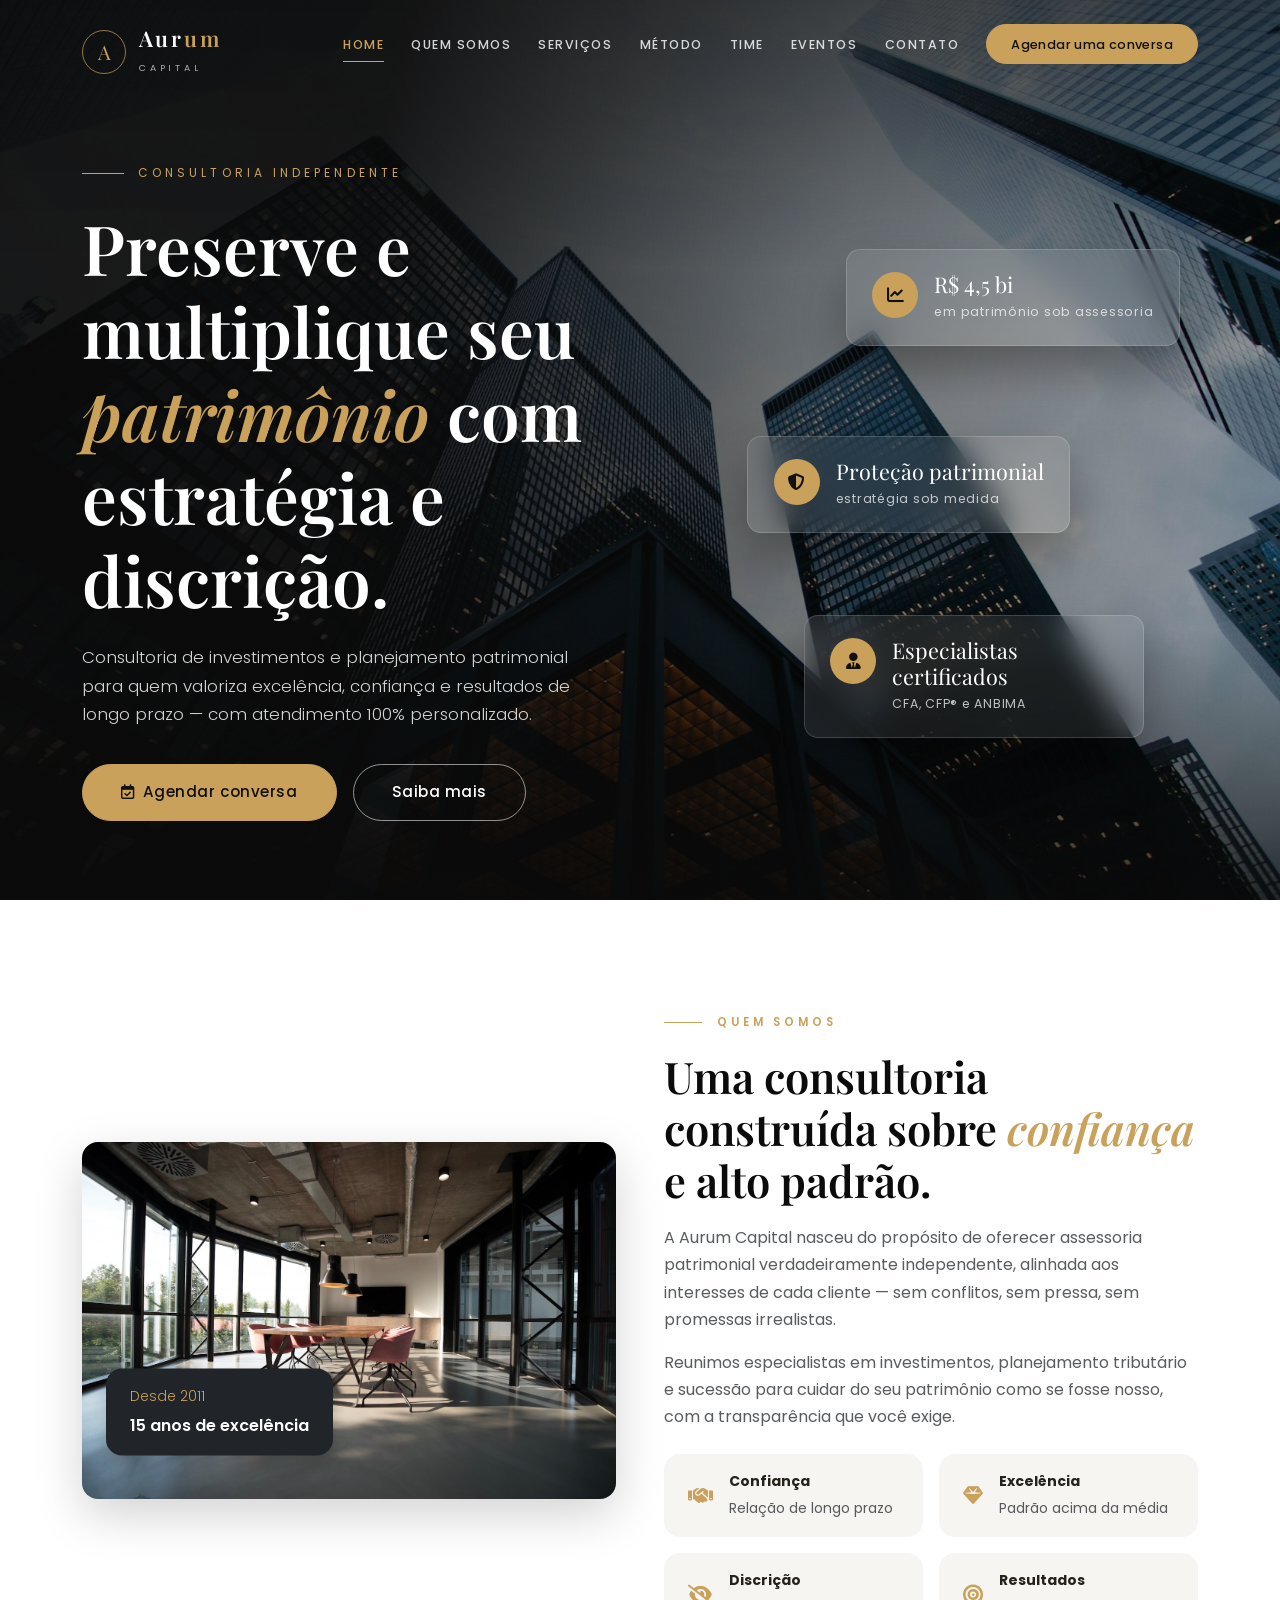
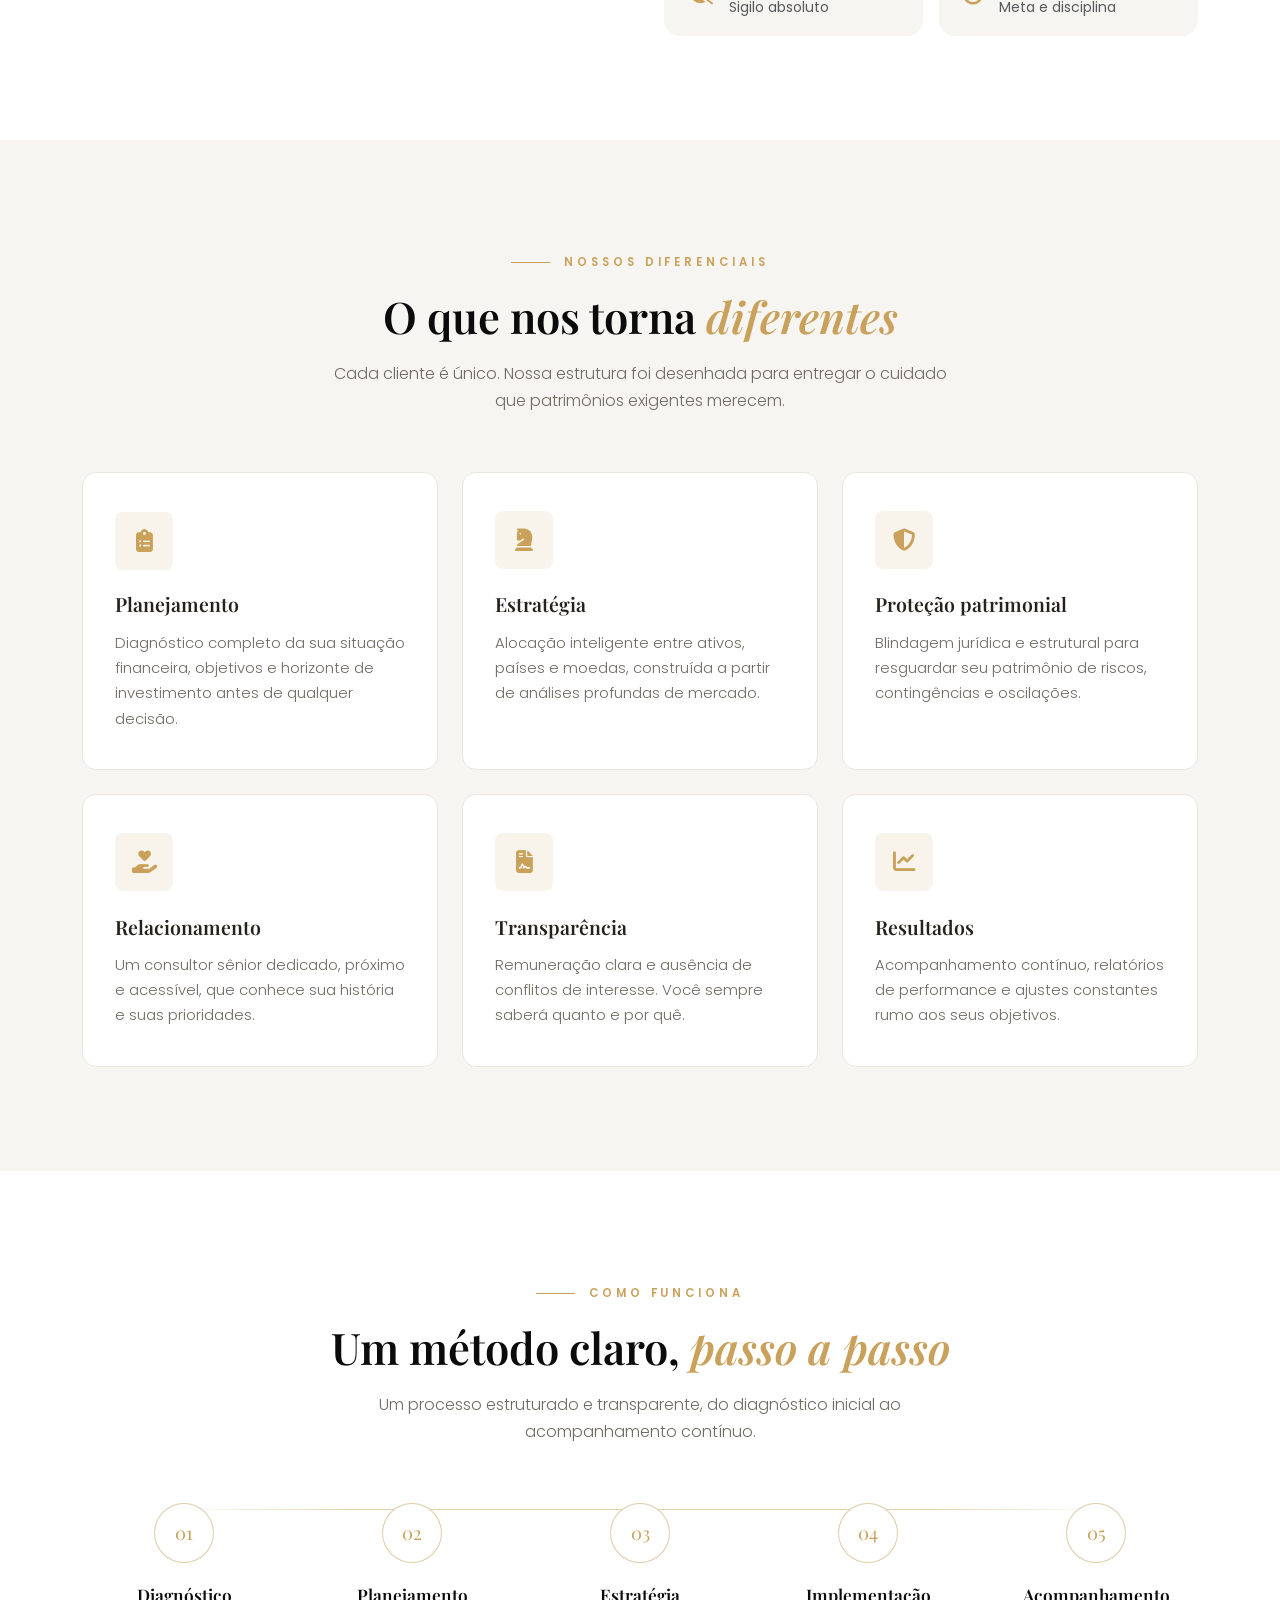
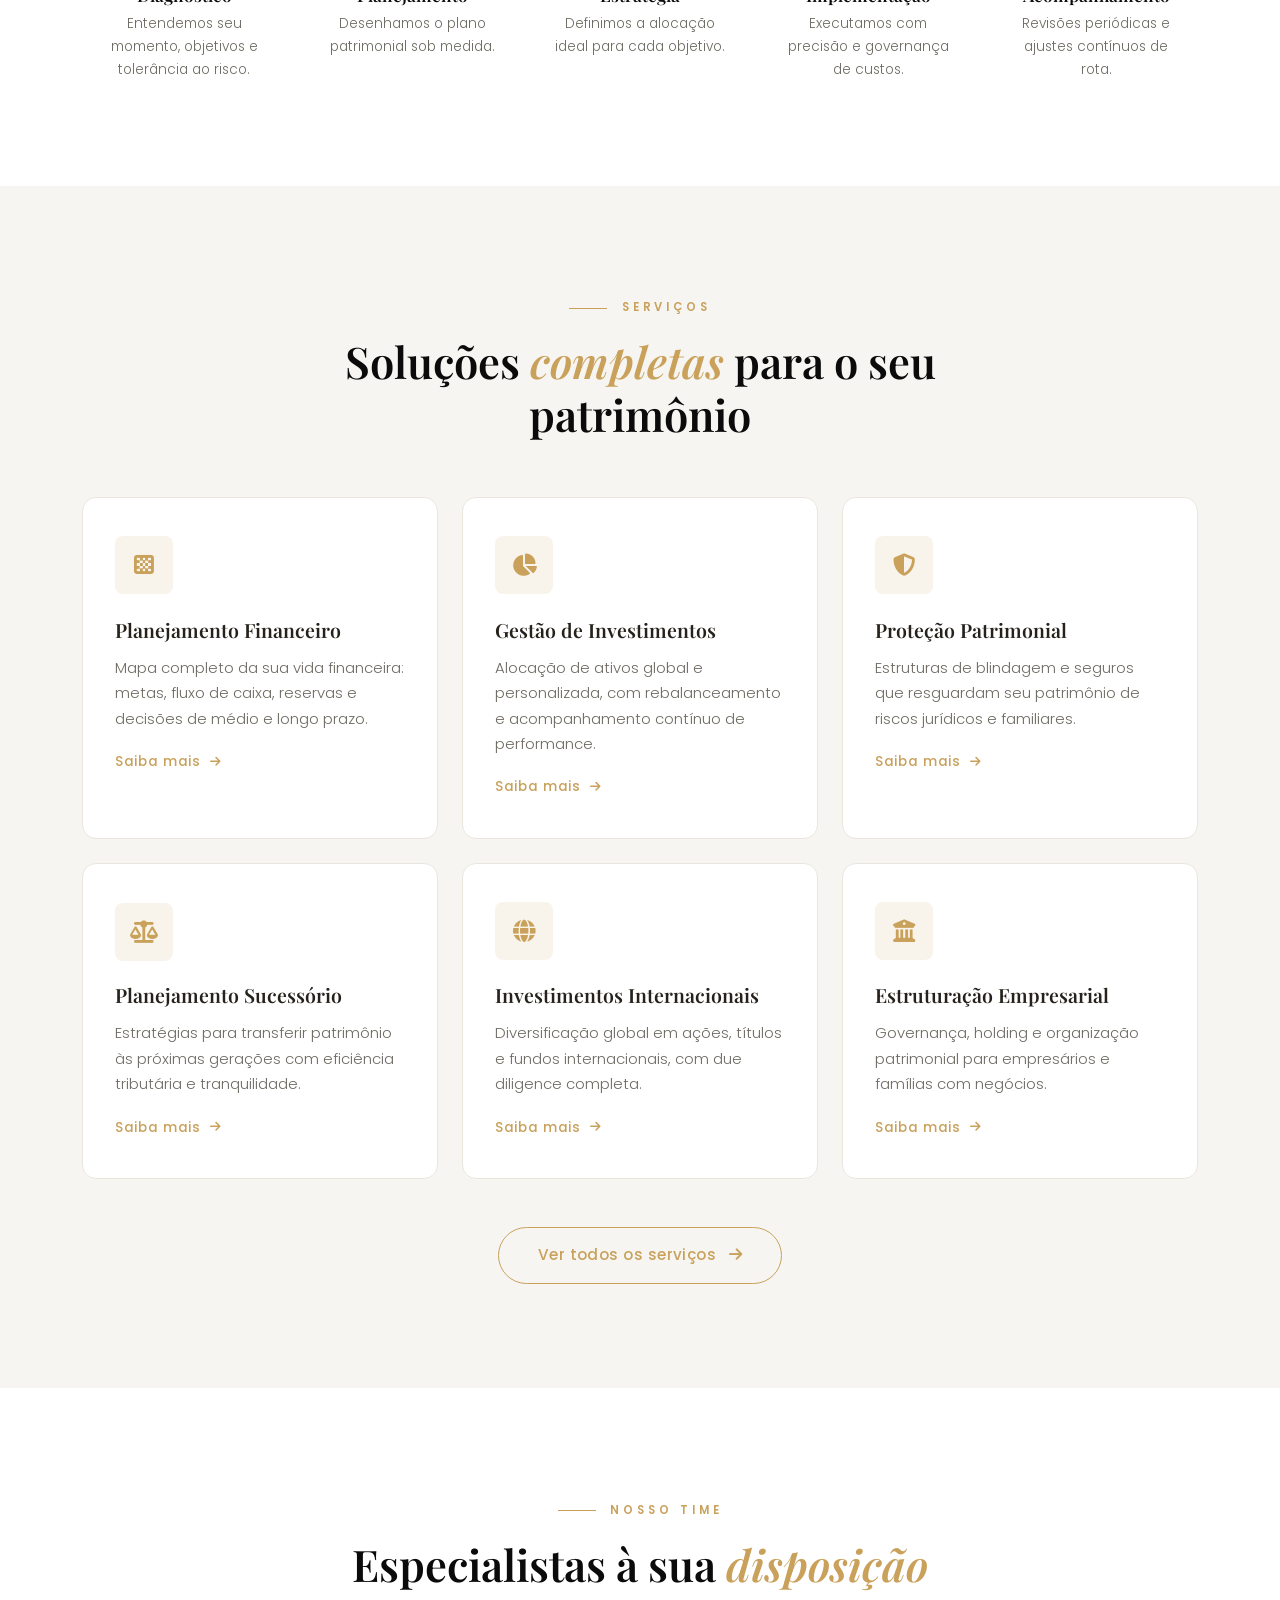
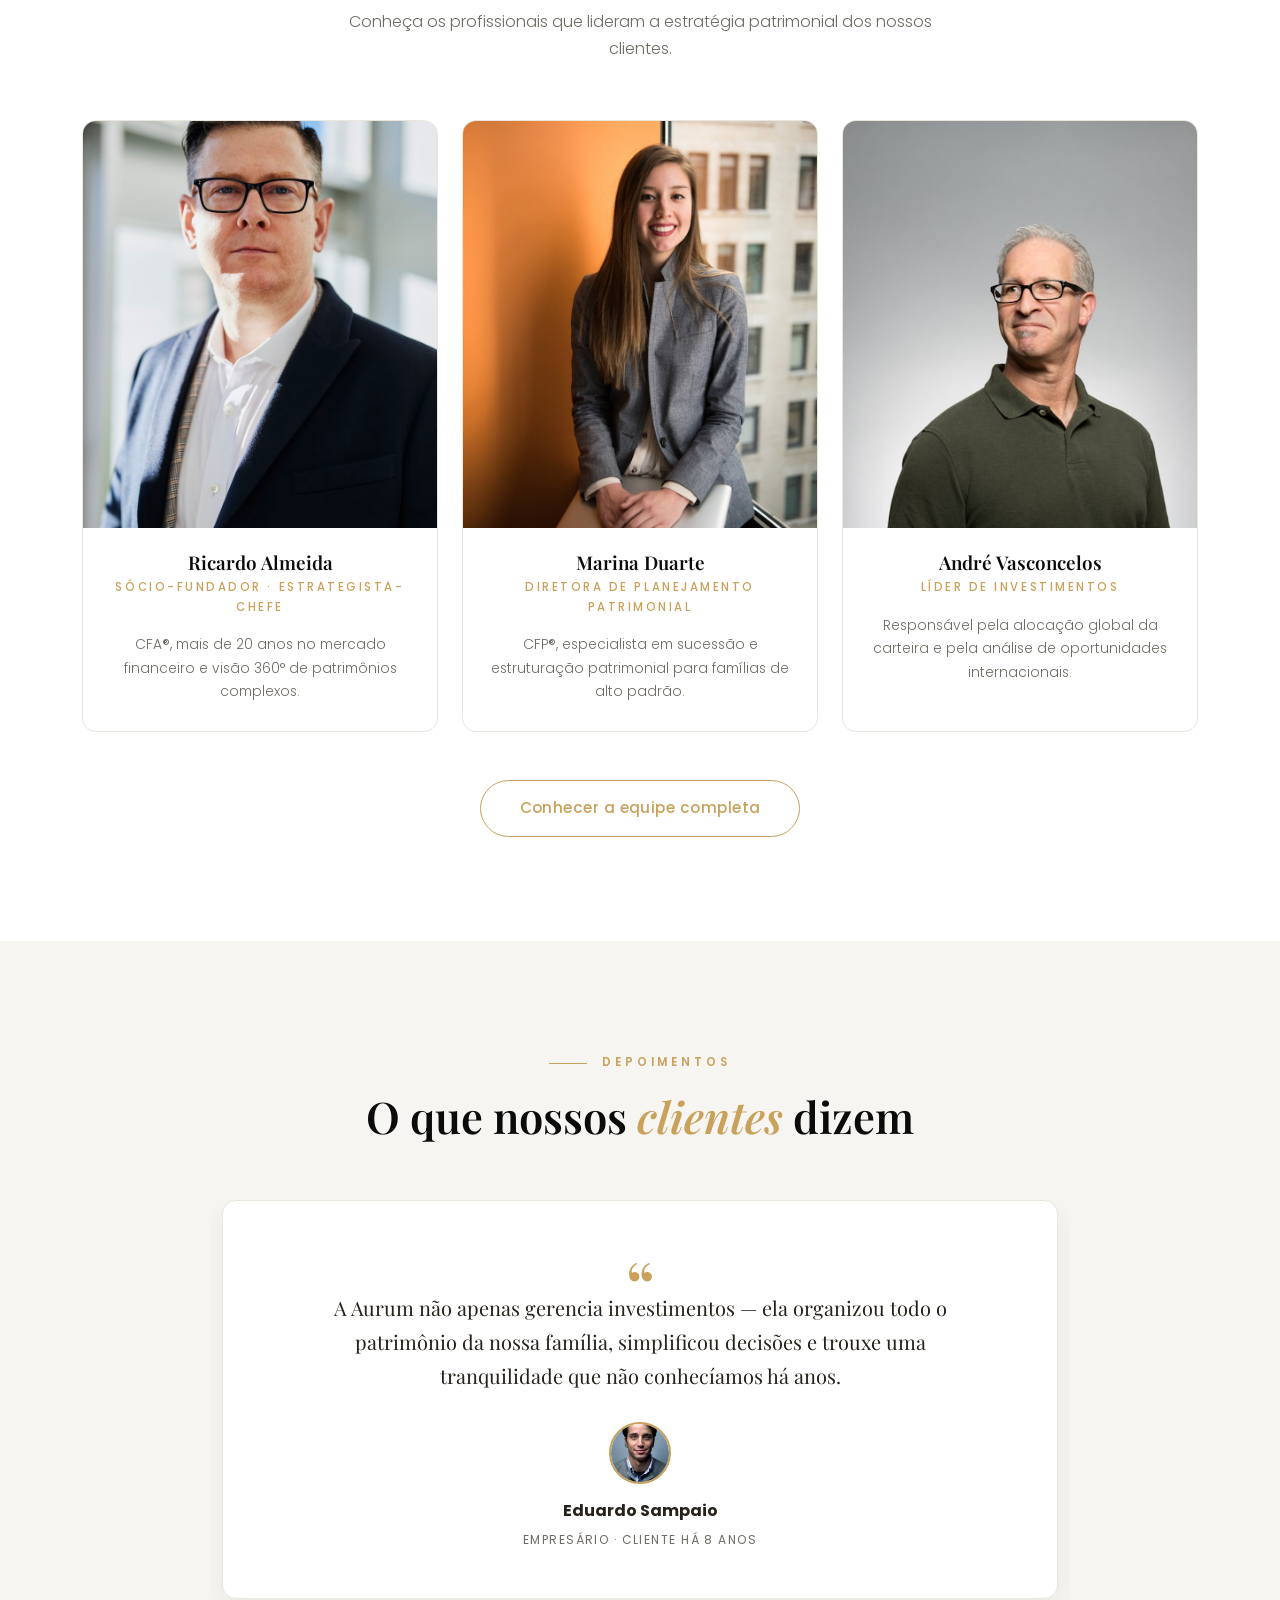
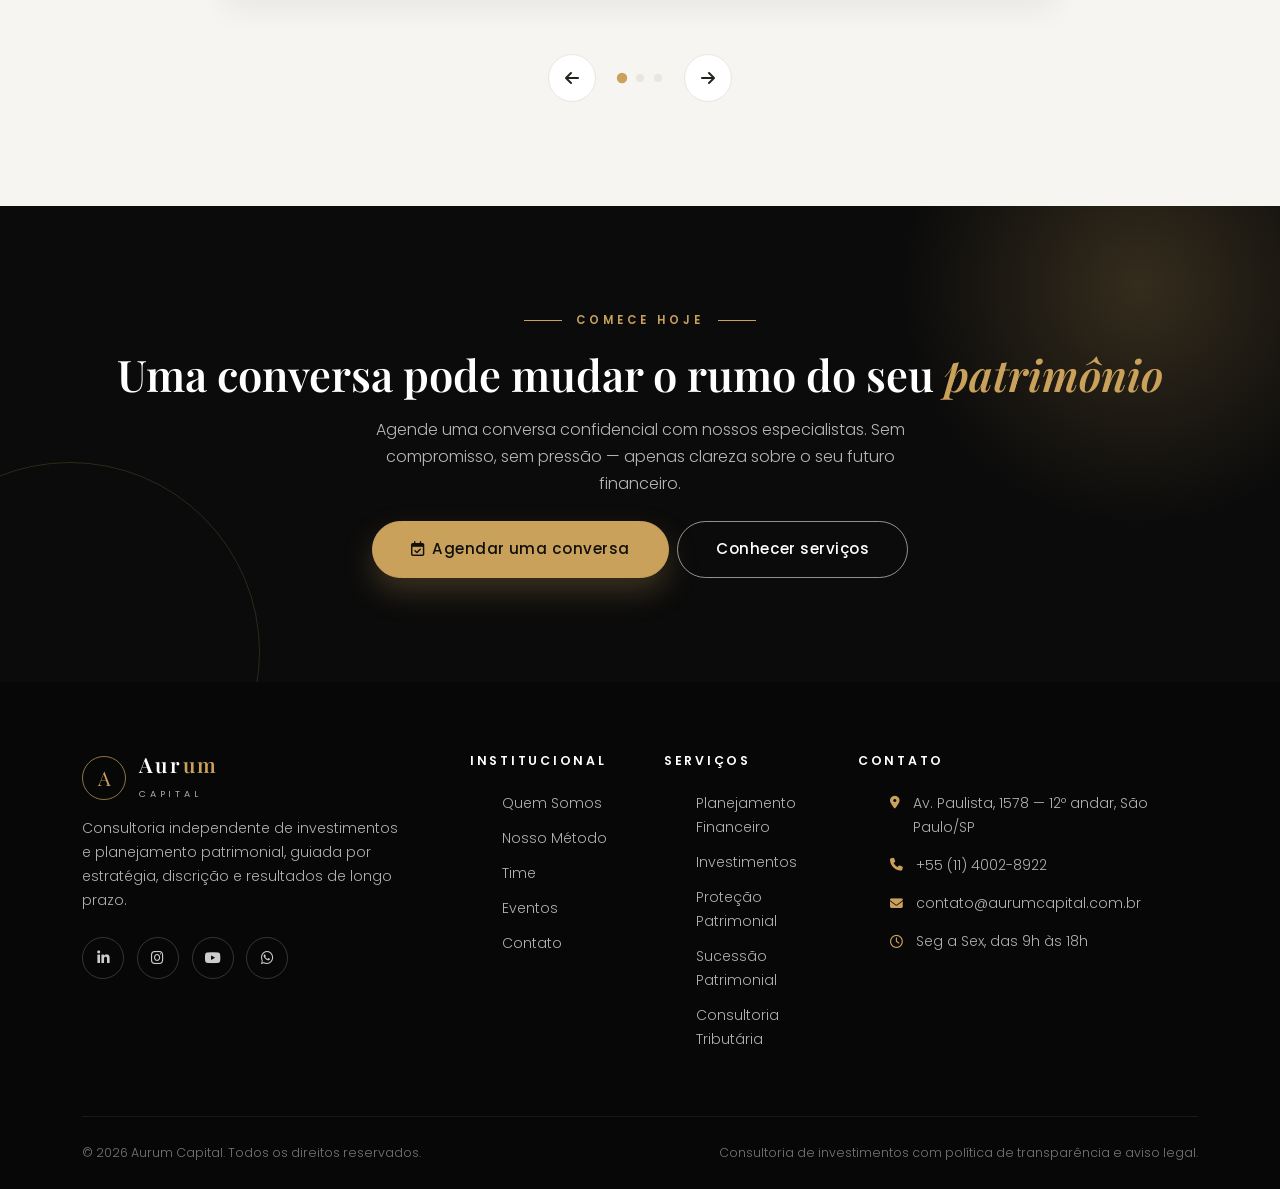
==== commit 7372dcc4: "Corrige codificacao UTF-8 dos acentos nas paginas (restaura e reaplica cache-buster)" ====
--- a/index.html
+++ b/index.html
@@ -1,19 +1,19 @@
-﻿<!DOCTYPE html>
+<!DOCTYPE html>
 <html lang="pt-BR">
 <head>
   <!-- ==================================================================
-       AURUM CAPITAL â€” PÃ¡gina Inicial
+       AURUM CAPITAL — Página Inicial
        Consultoria de Investimentos e Planejamento Patrimonial
        ================================================================== -->
   <meta charset="UTF-8">
   <meta name="viewport" content="width=device-width, initial-scale=1.0">
   <title>Aurum Capital | Consultoria de Investimentos e Planejamento Patrimonial</title>
-  <meta name="description" content="Consultoria independente de investimentos e planejamento patrimonial. EstratÃ©gia, discriÃ§Ã£o e resultados de longo prazo para famÃ­lias e empresas.">
+  <meta name="description" content="Consultoria independente de investimentos e planejamento patrimonial. Estratégia, discrição e resultados de longo prazo para famílias e empresas.">
 
   <!-- Favicon (monograma dourado) -->
   <link rel="icon" href="data:image/svg+xml,%3Csvg xmlns='http://www.w3.org/2000/svg' viewBox='0 0 100 100'%3E%3Ccircle cx='50' cy='50' r='48' fill='%230B0B0B'/%3E%3Ctext x='50' y='68' font-size='52' font-family='Georgia,serif' fill='%23C9A15B' text-anchor='middle'%3EA%3C/text%3E%3C/svg%3E">
 
-  <!-- Google Fonts: Playfair Display (tÃ­tulos) + Poppins (texto) -->
+  <!-- Google Fonts: Playfair Display (títulos) + Poppins (texto) -->
   <link rel="preconnect" href="https://fonts.googleapis.com">
   <link rel="preconnect" href="https://fonts.gstatic.com" crossorigin>
   <link href="https://fonts.googleapis.com/css2?family=Playfair+Display:ital,wght@0,400;0,500;0,600;0,700;1,400;1,500&family=Poppins:wght@300;400;500;600&display=swap" rel="stylesheet">
@@ -24,7 +24,7 @@
   <!-- Font Awesome -->
   <link rel="stylesheet" href="https://cdnjs.cloudflare.com/ajax/libs/font-awesome/6.5.2/css/all.min.css">
 
-  <!-- AOS â€” Animate On Scroll -->
+  <!-- AOS — Animate On Scroll -->
   <link href="https://unpkg.com/aos@2.3.1/dist/aos.css" rel="stylesheet">
 
   <!-- Folha de estilos do projeto -->
@@ -34,7 +34,7 @@
 <body data-page="home">
 
   <!-- ================================================================
-       CABEÃ‡ALHO â€” injetado via js/script.js (componente reutilizÃ¡vel)
+       CABEÇALHO — injetado via js/script.js (componente reutilizável)
        ================================================================ -->
   <header id="site-header" class="site-header"></header>
 
@@ -44,18 +44,18 @@
          HERO
          ============================================================ -->
     <section class="hero">
-      <div class="hero-bg" style="background-image: url('img/hero-home.jpg');" role="img" aria-label="PrÃ©dios corporativos ao anoitecer"></div>
+      <div class="hero-bg" style="background-image: url('img/hero-home.jpg');" role="img" aria-label="Prédios corporativos ao anoitecer"></div>
 
       <div class="container">
         <div class="row align-items-center">
           <div class="col-lg-7">
             <span class="hero-eyebrow" data-aos="fade-up">Consultoria independente</span>
             <h1 class="hero-title" data-aos="fade-up" data-aos-delay="100">
-              Preserve e multiplique seu <span class="accent">patrimÃ´nio</span> com estratÃ©gia e discriÃ§Ã£o.
+              Preserve e multiplique seu <span class="accent">patrimônio</span> com estratégia e discrição.
             </h1>
             <p class="hero-subtitle" data-aos="fade-up" data-aos-delay="200">
-              Consultoria de investimentos e planejamento patrimonial para quem valoriza excelÃªncia,
-              confianÃ§a e resultados de longo prazo â€” com atendimento 100% personalizado.
+              Consultoria de investimentos e planejamento patrimonial para quem valoriza excelência,
+              confiança e resultados de longo prazo — com atendimento 100% personalizado.
             </p>
             <div class="hero-actions" data-aos="fade-up" data-aos-delay="300">
               <a href="contato.html" class="btn btn-gold btn-lg-lux">
@@ -72,31 +72,31 @@
                 <span class="fc-icon"><i class="fa-solid fa-chart-line"></i></span>
                 <div>
                   <div class="fc-value">R$ 4,5 bi</div>
-                  <div class="fc-label">em patrimÃ´nio sob assessoria</div>
+                  <div class="fc-label">em patrimônio sob assessoria</div>
                 </div>
               </div>
               <div class="floating-card fc-2">
                 <span class="fc-icon"><i class="fa-solid fa-shield-halved"></i></span>
                 <div>
-                  <div class="fc-value">ProteÃ§Ã£o patrimonial</div>
-                  <div class="fc-label">estratÃ©gia sob medida</div>
+                  <div class="fc-value">Proteção patrimonial</div>
+                  <div class="fc-label">estratégia sob medida</div>
                 </div>
               </div>
               <div class="floating-card fc-3">
                 <span class="fc-icon"><i class="fa-solid fa-user-tie"></i></span>
                 <div>
                   <div class="fc-value">Especialistas certificados</div>
-                  <div class="fc-label">CFA, CFPÂ® e ANBIMA</div>
-                </div>
-              </div>
-            </div>
-          </div>
-        </div>
-      </div>
-    </section>
-
-    <!-- ============================================================
-         SOBRE â€” texto institucional + valores
+                  <div class="fc-label">CFA, CFP® e ANBIMA</div>
+                </div>
+              </div>
+            </div>
+          </div>
+        </div>
+      </div>
+    </section>
+
+    <!-- ============================================================
+         SOBRE — texto institucional + valores
          ============================================================ -->
     <section class="section" id="sobre">
       <div class="container">
@@ -105,11 +105,11 @@
           <!-- Imagem elegante -->
           <div class="col-lg-6" data-aos="fade-right">
             <div class="position-relative">
-              <img src="img/home-sobre.jpg" alt="Sala de reuniÃµes sofisticada da Aurum Capital" class="img-fluid rounded-4 shadow-lg">
-              <!-- Selo de experiÃªncia -->
+              <img src="img/home-sobre.jpg" alt="Sala de reuniões sofisticada da Aurum Capital" class="img-fluid rounded-4 shadow-lg">
+              <!-- Selo de experiência -->
               <div class="position-absolute bottom-0 start-0 translate-middle-y ms-4 bg-dark text-white rounded-4 px-4 py-3 shadow">
                 <div class="fw-light small text-gold mb-1">Desde 2011</div>
-                <div class="fw-semibold">15 anos de excelÃªncia</div>
+                <div class="fw-semibold">15 anos de excelência</div>
               </div>
             </div>
           </div>
@@ -117,15 +117,15 @@
           <!-- Texto -->
           <div class="col-lg-6" data-aos="fade-left">
             <span class="section-label">Quem somos</span>
-            <h2 class="section-title">Uma consultoria construÃ­da sobre <span class="accent">confianÃ§a</span> e alto padrÃ£o.</h2>
+            <h2 class="section-title">Uma consultoria construída sobre <span class="accent">confiança</span> e alto padrão.</h2>
             <p class="text-muted mb-3">
-              A Aurum Capital nasceu do propÃ³sito de oferecer assessoria patrimonial verdadeiramente
-              independente, alinhada aos interesses de cada cliente â€” sem conflitos, sem pressa,
+              A Aurum Capital nasceu do propósito de oferecer assessoria patrimonial verdadeiramente
+              independente, alinhada aos interesses de cada cliente — sem conflitos, sem pressa,
               sem promessas irrealistas.
             </p>
             <p class="text-muted mb-4">
-              Reunimos especialistas em investimentos, planejamento tributÃ¡rio e sucessÃ£o para cuidar
-              do seu patrimÃ´nio como se fosse nosso, com a transparÃªncia que vocÃª exige.
+              Reunimos especialistas em investimentos, planejamento tributário e sucessão para cuidar
+              do seu patrimônio como se fosse nosso, com a transparência que você exige.
             </p>
 
             <!-- Valores da empresa -->
@@ -134,8 +134,8 @@
                 <div class="d-flex align-items-center gap-3 bg-gray-lux rounded-4 px-4 py-3 h-100">
                   <i class="fa-solid fa-handshake text-gold fa-lg"></i>
                   <div>
-                    <strong class="d-block small">ConfianÃ§a</strong>
-                    <span class="small text-muted">RelaÃ§Ã£o de longo prazo</span>
+                    <strong class="d-block small">Confiança</strong>
+                    <span class="small text-muted">Relação de longo prazo</span>
                   </div>
                 </div>
               </div>
@@ -143,8 +143,8 @@
                 <div class="d-flex align-items-center gap-3 bg-gray-lux rounded-4 px-4 py-3 h-100">
                   <i class="fa-solid fa-gem text-gold fa-lg"></i>
                   <div>
-                    <strong class="d-block small">ExcelÃªncia</strong>
-                    <span class="small text-muted">PadrÃ£o acima da mÃ©dia</span>
+                    <strong class="d-block small">Excelência</strong>
+                    <span class="small text-muted">Padrão acima da média</span>
                   </div>
                 </div>
               </div>
@@ -152,7 +152,7 @@
                 <div class="d-flex align-items-center gap-3 bg-gray-lux rounded-4 px-4 py-3 h-100">
                   <i class="fa-solid fa-eye-slash text-gold fa-lg"></i>
                   <div>
-                    <strong class="d-block small">DiscriÃ§Ã£o</strong>
+                    <strong class="d-block small">Discrição</strong>
                     <span class="small text-muted">Sigilo absoluto</span>
                   </div>
                 </div>
@@ -173,14 +173,14 @@
     </section>
 
     <!-- ============================================================
-         DIFERENCIAIS â€” grid com Ã­cones
+         DIFERENCIAIS — grid com ícones
          ============================================================ -->
     <section class="section bg-gray-lux">
       <div class="container">
         <div class="section-head" data-aos="fade-up">
           <span class="section-label">Nossos diferenciais</span>
           <h2 class="section-title">O que nos torna <span class="accent">diferentes</span></h2>
-          <p class="section-subtitle mx-auto">Cada cliente Ã© Ãºnico. Nossa estrutura foi desenhada para entregar o cuidado que patrimÃ´nios exigentes merecem.</p>
+          <p class="section-subtitle mx-auto">Cada cliente é único. Nossa estrutura foi desenhada para entregar o cuidado que patrimônios exigentes merecem.</p>
         </div>
 
         <div class="row g-4">
@@ -188,57 +188,57 @@
             <div class="lux-card">
               <span class="card-icon"><i class="fa-solid fa-clipboard-list"></i></span>
               <h3 class="card-title">Planejamento</h3>
-              <p class="card-text">DiagnÃ³stico completo da sua situaÃ§Ã£o financeira, objetivos e horizonte de investimento antes de qualquer decisÃ£o.</p>
+              <p class="card-text">Diagnóstico completo da sua situação financeira, objetivos e horizonte de investimento antes de qualquer decisão.</p>
             </div>
           </div>
           <div class="col-md-6 col-lg-4" data-aos="fade-up" data-aos-delay="100">
             <div class="lux-card">
               <span class="card-icon"><i class="fa-solid fa-chess-knight"></i></span>
-              <h3 class="card-title">EstratÃ©gia</h3>
-              <p class="card-text">AlocaÃ§Ã£o inteligente entre ativos, paÃ­ses e moedas, construÃ­da a partir de anÃ¡lises profundas de mercado.</p>
+              <h3 class="card-title">Estratégia</h3>
+              <p class="card-text">Alocação inteligente entre ativos, países e moedas, construída a partir de análises profundas de mercado.</p>
             </div>
           </div>
           <div class="col-md-6 col-lg-4" data-aos="fade-up" data-aos-delay="200">
             <div class="lux-card">
               <span class="card-icon"><i class="fa-solid fa-shield-halved"></i></span>
-              <h3 class="card-title">ProteÃ§Ã£o patrimonial</h3>
-              <p class="card-text">Blindagem jurÃ­dica e estrutural para resguardar seu patrimÃ´nio de riscos, contingÃªncias e oscilaÃ§Ãµes.</p>
+              <h3 class="card-title">Proteção patrimonial</h3>
+              <p class="card-text">Blindagem jurídica e estrutural para resguardar seu patrimônio de riscos, contingências e oscilações.</p>
             </div>
           </div>
           <div class="col-md-6 col-lg-4" data-aos="fade-up">
             <div class="lux-card">
               <span class="card-icon"><i class="fa-solid fa-hand-holding-heart"></i></span>
               <h3 class="card-title">Relacionamento</h3>
-              <p class="card-text">Um consultor sÃªnior dedicado, prÃ³ximo e acessÃ­vel, que conhece sua histÃ³ria e suas prioridades.</p>
+              <p class="card-text">Um consultor sênior dedicado, próximo e acessível, que conhece sua história e suas prioridades.</p>
             </div>
           </div>
           <div class="col-md-6 col-lg-4" data-aos="fade-up" data-aos-delay="100">
             <div class="lux-card">
               <span class="card-icon"><i class="fa-solid fa-file-contract"></i></span>
-              <h3 class="card-title">TransparÃªncia</h3>
-              <p class="card-text">RemuneraÃ§Ã£o clara e ausÃªncia de conflitos de interesse. VocÃª sempre saberÃ¡ quanto e por quÃª.</p>
+              <h3 class="card-title">Transparência</h3>
+              <p class="card-text">Remuneração clara e ausência de conflitos de interesse. Você sempre saberá quanto e por quê.</p>
             </div>
           </div>
           <div class="col-md-6 col-lg-4" data-aos="fade-up" data-aos-delay="200">
             <div class="lux-card">
               <span class="card-icon"><i class="fa-solid fa-chart-line"></i></span>
               <h3 class="card-title">Resultados</h3>
-              <p class="card-text">Acompanhamento contÃ­nuo, relatÃ³rios de performance e ajustes constantes rumo aos seus objetivos.</p>
-            </div>
-          </div>
-        </div>
-      </div>
-    </section>
-
-    <!-- ============================================================
-         COMO FUNCIONA â€” timeline horizontal em 5 etapas
+              <p class="card-text">Acompanhamento contínuo, relatórios de performance e ajustes constantes rumo aos seus objetivos.</p>
+            </div>
+          </div>
+        </div>
+      </div>
+    </section>
+
+    <!-- ============================================================
+         COMO FUNCIONA — timeline horizontal em 5 etapas
          ============================================================ -->
     <section class="section">
       <div class="container">
         <div class="section-head" data-aos="fade-up">
           <span class="section-label">Como funciona</span>
-          <h2 class="section-title">Um mÃ©todo claro, <span class="accent">passo a passo</span></h2>
-          <p class="section-subtitle mx-auto">Um processo estruturado e transparente, do diagnÃ³stico inicial ao acompanhamento contÃ­nuo.</p>
+          <h2 class="section-title">Um método claro, <span class="accent">passo a passo</span></h2>
+          <p class="section-subtitle mx-auto">Um processo estruturado e transparente, do diagnóstico inicial ao acompanhamento contínuo.</p>
         </div>
 
         <div class="steps-timeline">
@@ -247,8 +247,8 @@
             <div class="col-6 col-md-4 col-lg text-center" data-aos="zoom-in" data-aos-delay="0">
               <div class="step-item">
                 <div class="step-dot">01</div>
-                <h3 class="step-title">DiagnÃ³stico</h3>
-                <p class="step-text">Entendemos seu momento, objetivos e tolerÃ¢ncia ao risco.</p>
+                <h3 class="step-title">Diagnóstico</h3>
+                <p class="step-text">Entendemos seu momento, objetivos e tolerância ao risco.</p>
               </div>
             </div>
             <div class="col-6 col-md-4 col-lg text-center" data-aos="zoom-in" data-aos-delay="100">
@@ -261,37 +261,37 @@
             <div class="col-6 col-md-4 col-lg text-center" data-aos="zoom-in" data-aos-delay="200">
               <div class="step-item">
                 <div class="step-dot">03</div>
-                <h3 class="step-title">EstratÃ©gia</h3>
-                <p class="step-text">Definimos a alocaÃ§Ã£o ideal para cada objetivo.</p>
+                <h3 class="step-title">Estratégia</h3>
+                <p class="step-text">Definimos a alocação ideal para cada objetivo.</p>
               </div>
             </div>
             <div class="col-6 col-md-4 col-lg text-center" data-aos="zoom-in" data-aos-delay="300">
               <div class="step-item">
                 <div class="step-dot">04</div>
-                <h3 class="step-title">ImplementaÃ§Ã£o</h3>
-                <p class="step-text">Executamos com precisÃ£o e governanÃ§a de custos.</p>
+                <h3 class="step-title">Implementação</h3>
+                <p class="step-text">Executamos com precisão e governança de custos.</p>
               </div>
             </div>
             <div class="col-6 col-md-4 col-lg text-center" data-aos="zoom-in" data-aos-delay="400">
               <div class="step-item">
                 <div class="step-dot">05</div>
                 <h3 class="step-title">Acompanhamento</h3>
-                <p class="step-text">RevisÃµes periÃ³dicas e ajustes contÃ­nuos de rota.</p>
-              </div>
-            </div>
-          </div>
-        </div>
-      </div>
-    </section>
-
-    <!-- ============================================================
-         SERVIÃ‡OS EM DESTAQUE â€” cards
+                <p class="step-text">Revisões periódicas e ajustes contínuos de rota.</p>
+              </div>
+            </div>
+          </div>
+        </div>
+      </div>
+    </section>
+
+    <!-- ============================================================
+         SERVIÇOS EM DESTAQUE — cards
          ============================================================ -->
     <section class="section bg-gray-lux">
       <div class="container">
         <div class="section-head" data-aos="fade-up">
-          <span class="section-label">ServiÃ§os</span>
-          <h2 class="section-title">SoluÃ§Ãµes <span class="accent">completas</span> para o seu patrimÃ´nio</h2>
+          <span class="section-label">Serviços</span>
+          <h2 class="section-title">Soluções <span class="accent">completas</span> para o seu patrimônio</h2>
         </div>
 
         <div class="row g-4">
@@ -299,31 +299,31 @@
             <div class="lux-card">
               <span class="card-icon"><i class="fa-solid fa-chess-board"></i></span>
               <h3 class="card-title">Planejamento Financeiro</h3>
-              <p class="card-text">Mapa completo da sua vida financeira: metas, fluxo de caixa, reservas e decisÃµes de mÃ©dio e longo prazo.</p>
+              <p class="card-text">Mapa completo da sua vida financeira: metas, fluxo de caixa, reservas e decisões de médio e longo prazo.</p>
               <a href="servicos.html" class="read-more">Saiba mais <i class="fa-solid fa-arrow-right"></i></a>
             </div>
           </div>
           <div class="col-md-6 col-lg-4" data-aos="fade-up" data-aos-delay="100">
             <div class="lux-card">
               <span class="card-icon"><i class="fa-solid fa-chart-pie"></i></span>
-              <h3 class="card-title">GestÃ£o de Investimentos</h3>
-              <p class="card-text">AlocaÃ§Ã£o de ativos global e personalizada, com rebalanceamento e acompanhamento contÃ­nuo de performance.</p>
+              <h3 class="card-title">Gestão de Investimentos</h3>
+              <p class="card-text">Alocação de ativos global e personalizada, com rebalanceamento e acompanhamento contínuo de performance.</p>
               <a href="servicos.html" class="read-more">Saiba mais <i class="fa-solid fa-arrow-right"></i></a>
             </div>
           </div>
           <div class="col-md-6 col-lg-4" data-aos="fade-up" data-aos-delay="200">
             <div class="lux-card">
               <span class="card-icon"><i class="fa-solid fa-shield-halved"></i></span>
-              <h3 class="card-title">ProteÃ§Ã£o Patrimonial</h3>
-              <p class="card-text">Estruturas de blindagem e seguros que resguardam seu patrimÃ´nio de riscos jurÃ­dicos e familiares.</p>
+              <h3 class="card-title">Proteção Patrimonial</h3>
+              <p class="card-text">Estruturas de blindagem e seguros que resguardam seu patrimônio de riscos jurídicos e familiares.</p>
               <a href="servicos.html" class="read-more">Saiba mais <i class="fa-solid fa-arrow-right"></i></a>
             </div>
           </div>
           <div class="col-md-6 col-lg-4" data-aos="fade-up">
             <div class="lux-card">
               <span class="card-icon"><i class="fa-solid fa-scale-balanced"></i></span>
-              <h3 class="card-title">Planejamento SucessÃ³rio</h3>
-              <p class="card-text">EstratÃ©gias para transferir patrimÃ´nio Ã s prÃ³ximas geraÃ§Ãµes com eficiÃªncia tributÃ¡ria e tranquilidade.</p>
+              <h3 class="card-title">Planejamento Sucessório</h3>
+              <p class="card-text">Estratégias para transferir patrimônio às próximas gerações com eficiência tributária e tranquilidade.</p>
               <a href="servicos.html" class="read-more">Saiba mais <i class="fa-solid fa-arrow-right"></i></a>
             </div>
           </div>
@@ -331,50 +331,50 @@
             <div class="lux-card">
               <span class="card-icon"><i class="fa-solid fa-globe"></i></span>
               <h3 class="card-title">Investimentos Internacionais</h3>
-              <p class="card-text">DiversificaÃ§Ã£o global em aÃ§Ãµes, tÃ­tulos e fundos internacionais, com due diligence completa.</p>
+              <p class="card-text">Diversificação global em ações, títulos e fundos internacionais, com due diligence completa.</p>
               <a href="servicos.html" class="read-more">Saiba mais <i class="fa-solid fa-arrow-right"></i></a>
             </div>
           </div>
           <div class="col-md-6 col-lg-4" data-aos="fade-up" data-aos-delay="200">
             <div class="lux-card">
               <span class="card-icon"><i class="fa-solid fa-building-columns"></i></span>
-              <h3 class="card-title">EstruturaÃ§Ã£o Empresarial</h3>
-              <p class="card-text">GovernanÃ§a, holding e organizaÃ§Ã£o patrimonial para empresÃ¡rios e famÃ­lias com negÃ³cios.</p>
+              <h3 class="card-title">Estruturação Empresarial</h3>
+              <p class="card-text">Governança, holding e organização patrimonial para empresários e famílias com negócios.</p>
               <a href="servicos.html" class="read-more">Saiba mais <i class="fa-solid fa-arrow-right"></i></a>
             </div>
           </div>
         </div>
 
         <div class="text-center mt-5" data-aos="fade-up">
-          <a href="servicos.html" class="btn btn-outline-gold btn-lg-lux">Ver todos os serviÃ§os <i class="fa-solid fa-arrow-right ms-2"></i></a>
-        </div>
-      </div>
-    </section>
-
-    <!-- ============================================================
-         EQUIPE â€” 3 consultores
+          <a href="servicos.html" class="btn btn-outline-gold btn-lg-lux">Ver todos os serviços <i class="fa-solid fa-arrow-right ms-2"></i></a>
+        </div>
+      </div>
+    </section>
+
+    <!-- ============================================================
+         EQUIPE — 3 consultores
          ============================================================ -->
     <section class="section">
       <div class="container">
         <div class="section-head" data-aos="fade-up">
           <span class="section-label">Nosso time</span>
-          <h2 class="section-title">Especialistas Ã  sua <span class="accent">disposiÃ§Ã£o</span></h2>
-          <p class="section-subtitle mx-auto">ConheÃ§a os profissionais que lideram a estratÃ©gia patrimonial dos nossos clientes.</p>
+          <h2 class="section-title">Especialistas à sua <span class="accent">disposição</span></h2>
+          <p class="section-subtitle mx-auto">Conheça os profissionais que lideram a estratégia patrimonial dos nossos clientes.</p>
         </div>
 
         <div class="row g-4">
           <div class="col-md-6 col-lg-4" data-aos="fade-up">
             <article class="team-card">
               <div class="team-photo">
-                <img src="img/team-1.jpg" alt="Ricardo Almeida, sÃ³cio-fundador e estrategista-chefe">
+                <img src="img/team-1.jpg" alt="Ricardo Almeida, sócio-fundador e estrategista-chefe">
                 <div class="team-overlay">
                   <a href="#" class="team-social" aria-label="LinkedIn de Ricardo Almeida"><i class="fa-brands fa-linkedin-in"></i></a>
                 </div>
               </div>
               <div class="team-info">
                 <h3 class="team-name">Ricardo Almeida</h3>
-                <p class="team-role">SÃ³cio-fundador Â· Estrategista-chefe</p>
-                <p class="team-bio">CFAÂ®, mais de 20 anos no mercado financeiro e visÃ£o 360Â° de patrimÃ´nios complexos.</p>
+                <p class="team-role">Sócio-fundador · Estrategista-chefe</p>
+                <p class="team-bio">CFA®, mais de 20 anos no mercado financeiro e visão 360° de patrimônios complexos.</p>
               </div>
             </article>
           </div>
@@ -389,22 +389,22 @@
               <div class="team-info">
                 <h3 class="team-name">Marina Duarte</h3>
                 <p class="team-role">Diretora de Planejamento Patrimonial</p>
-                <p class="team-bio">CFPÂ®, especialista em sucessÃ£o e estruturaÃ§Ã£o patrimonial para famÃ­lias de alto padrÃ£o.</p>
+                <p class="team-bio">CFP®, especialista em sucessão e estruturação patrimonial para famílias de alto padrão.</p>
               </div>
             </article>
           </div>
           <div class="col-md-6 col-lg-4" data-aos="fade-up" data-aos-delay="200">
             <article class="team-card">
               <div class="team-photo">
-                <img src="img/team-3.jpg" alt="AndrÃ© Vasconcelos, lÃ­der de investimentos">
+                <img src="img/team-3.jpg" alt="André Vasconcelos, líder de investimentos">
                 <div class="team-overlay">
-                  <a href="#" class="team-social" aria-label="LinkedIn de AndrÃ© Vasconcelos"><i class="fa-brands fa-linkedin-in"></i></a>
+                  <a href="#" class="team-social" aria-label="LinkedIn de André Vasconcelos"><i class="fa-brands fa-linkedin-in"></i></a>
                 </div>
               </div>
               <div class="team-info">
-                <h3 class="team-name">AndrÃ© Vasconcelos</h3>
-                <p class="team-role">LÃ­der de Investimentos</p>
-                <p class="team-bio">ResponsÃ¡vel pela alocaÃ§Ã£o global da carteira e pela anÃ¡lise de oportunidades internacionais.</p>
+                <h3 class="team-name">André Vasconcelos</h3>
+                <p class="team-role">Líder de Investimentos</p>
+                <p class="team-bio">Responsável pela alocação global da carteira e pela análise de oportunidades internacionais.</p>
               </div>
             </article>
           </div>
@@ -417,7 +417,7 @@
     </section>
 
     <!-- ============================================================
-         DEPOIMENTOS â€” slider
+         DEPOIMENTOS — slider
          ============================================================ -->
     <section class="section bg-gray-lux">
       <div class="container">
@@ -434,13 +434,13 @@
               <figure class="testimonial-card">
                 <div class="testimonial-quote">&ldquo;</div>
                 <blockquote class="testimonial-text">
-                  A Aurum nÃ£o apenas gerencia investimentos â€” ela organizou todo o patrimÃ´nio da nossa
-                  famÃ­lia, simplificou decisÃµes e trouxe uma tranquilidade que nÃ£o conhecÃ­amos hÃ¡ anos.
+                  A Aurum não apenas gerencia investimentos — ela organizou todo o patrimônio da nossa
+                  família, simplificou decisões e trouxe uma tranquilidade que não conhecíamos há anos.
                 </blockquote>
                 <figcaption class="testimonial-person">
                   <img src="img/team-5.jpg" alt="Eduardo Sampaio" class="testimonial-avatar">
                   <strong class="testimonial-name">Eduardo Sampaio</strong>
-                  <span class="testimonial-role">EmpresÃ¡rio Â· Cliente hÃ¡ 8 anos</span>
+                  <span class="testimonial-role">Empresário · Cliente há 8 anos</span>
                 </figcaption>
               </figure>
             </div>
@@ -450,13 +450,13 @@
               <figure class="testimonial-card">
                 <div class="testimonial-quote">&ldquo;</div>
                 <blockquote class="testimonial-text">
-                  Profissionalismo raro. Cada decisÃ£o Ã© explicada com clareza, e a carteira Ã© acompanhada
-                  de perto, com ajustes rÃ¡pidos sempre que o cenÃ¡rio muda.
+                  Profissionalismo raro. Cada decisão é explicada com clareza, e a carteira é acompanhada
+                  de perto, com ajustes rápidos sempre que o cenário muda.
                 </blockquote>
                 <figcaption class="testimonial-person">
                   <img src="img/team-6.jpg" alt="Fernanda Lima" class="testimonial-avatar">
                   <strong class="testimonial-name">Fernanda Lima</strong>
-                  <span class="testimonial-role">MÃ©dica Â· Cliente hÃ¡ 5 anos</span>
+                  <span class="testimonial-role">Médica · Cliente há 5 anos</span>
                 </figcaption>
               </figure>
             </div>
@@ -466,13 +466,13 @@
               <figure class="testimonial-card">
                 <div class="testimonial-quote">&ldquo;</div>
                 <blockquote class="testimonial-text">
-                  O planejamento sucessÃ³rio que estruturaram para a minha empresa foi cirÃºrgico.
-                  SeguranÃ§a jurÃ­dica, economia tributÃ¡ria e total discriÃ§Ã£o.
+                  O planejamento sucessório que estruturaram para a minha empresa foi cirúrgico.
+                  Segurança jurídica, economia tributária e total discrição.
                 </blockquote>
                 <figcaption class="testimonial-person">
                   <img src="img/team-8.jpg" alt="Carlos Menezes" class="testimonial-avatar">
                   <strong class="testimonial-name">Carlos Menezes</strong>
-                  <span class="testimonial-role">SÃ³cio de indÃºstria Â· Cliente hÃ¡ 10 anos</span>
+                  <span class="testimonial-role">Sócio de indústria · Cliente há 10 anos</span>
                 </figcaption>
               </figure>
             </div>
@@ -483,25 +483,25 @@
           <div class="slider-controls">
             <button class="slider-btn prev" aria-label="Depoimento anterior"><i class="fa-solid fa-arrow-left"></i></button>
             <div class="slider-dots" role="tablist" aria-label="Selecionar depoimento"></div>
-            <button class="slider-btn next" aria-label="PrÃ³ximo depoimento"><i class="fa-solid fa-arrow-right"></i></button>
-          </div>
-        </div>
-      </div>
-    </section>
-
-    <!-- ============================================================
-         BANNER CTA â€” injetado via js/script.js
+            <button class="slider-btn next" aria-label="Próximo depoimento"><i class="fa-solid fa-arrow-right"></i></button>
+          </div>
+        </div>
+      </div>
+    </section>
+
+    <!-- ============================================================
+         BANNER CTA — injetado via js/script.js
          ============================================================ -->
     <section class="cta-banner" id="cta-banner"></section>
 
   </main>
 
   <!-- ================================================================
-       RODAPÃ‰ â€” injetado via js/script.js (componente reutilizÃ¡vel)
+       RODAPÉ — injetado via js/script.js (componente reutilizável)
        ================================================================ -->
   <footer id="site-footer" class="site-footer"></footer>
 
-  <!-- BotÃ£o voltar ao topo -->
+  <!-- Botão voltar ao topo -->
   <button class="back-to-top" id="back-to-top" aria-label="Voltar ao topo">
     <i class="fa-solid fa-chevron-up"></i>
   </button>
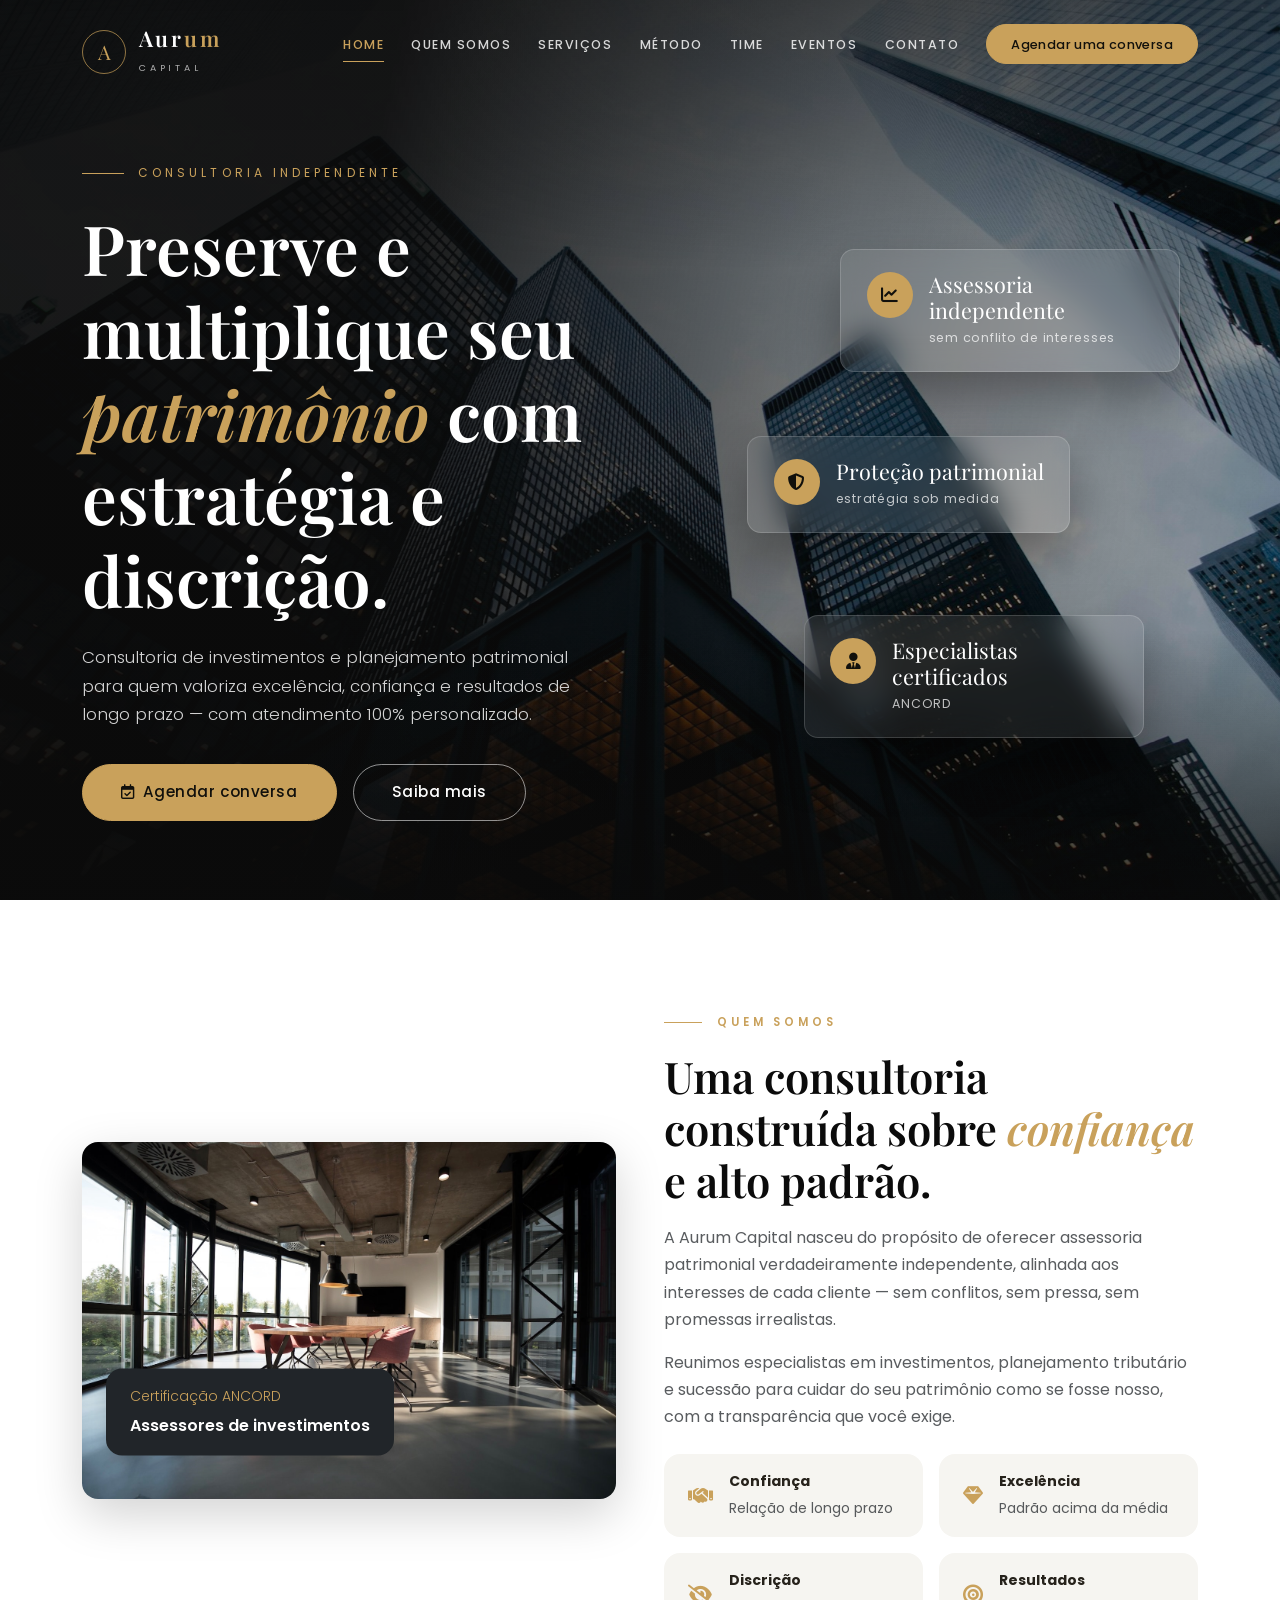
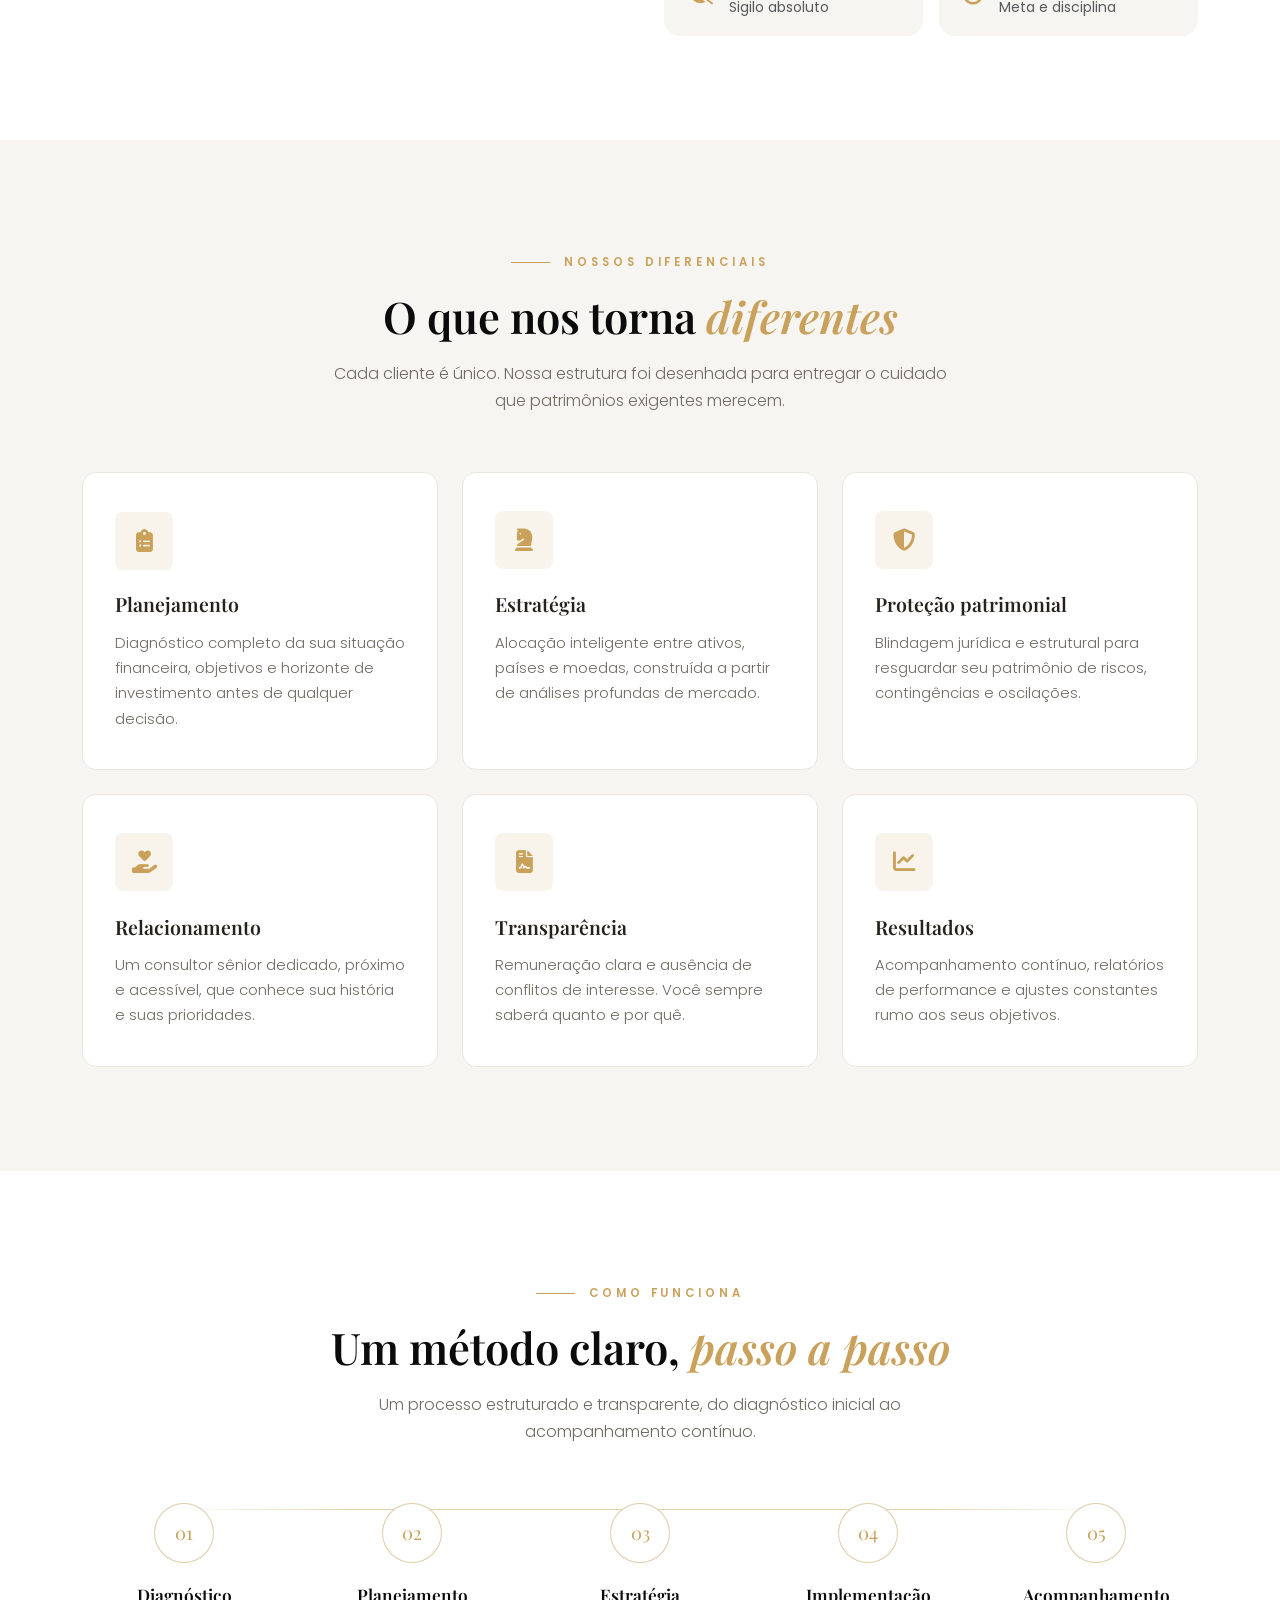
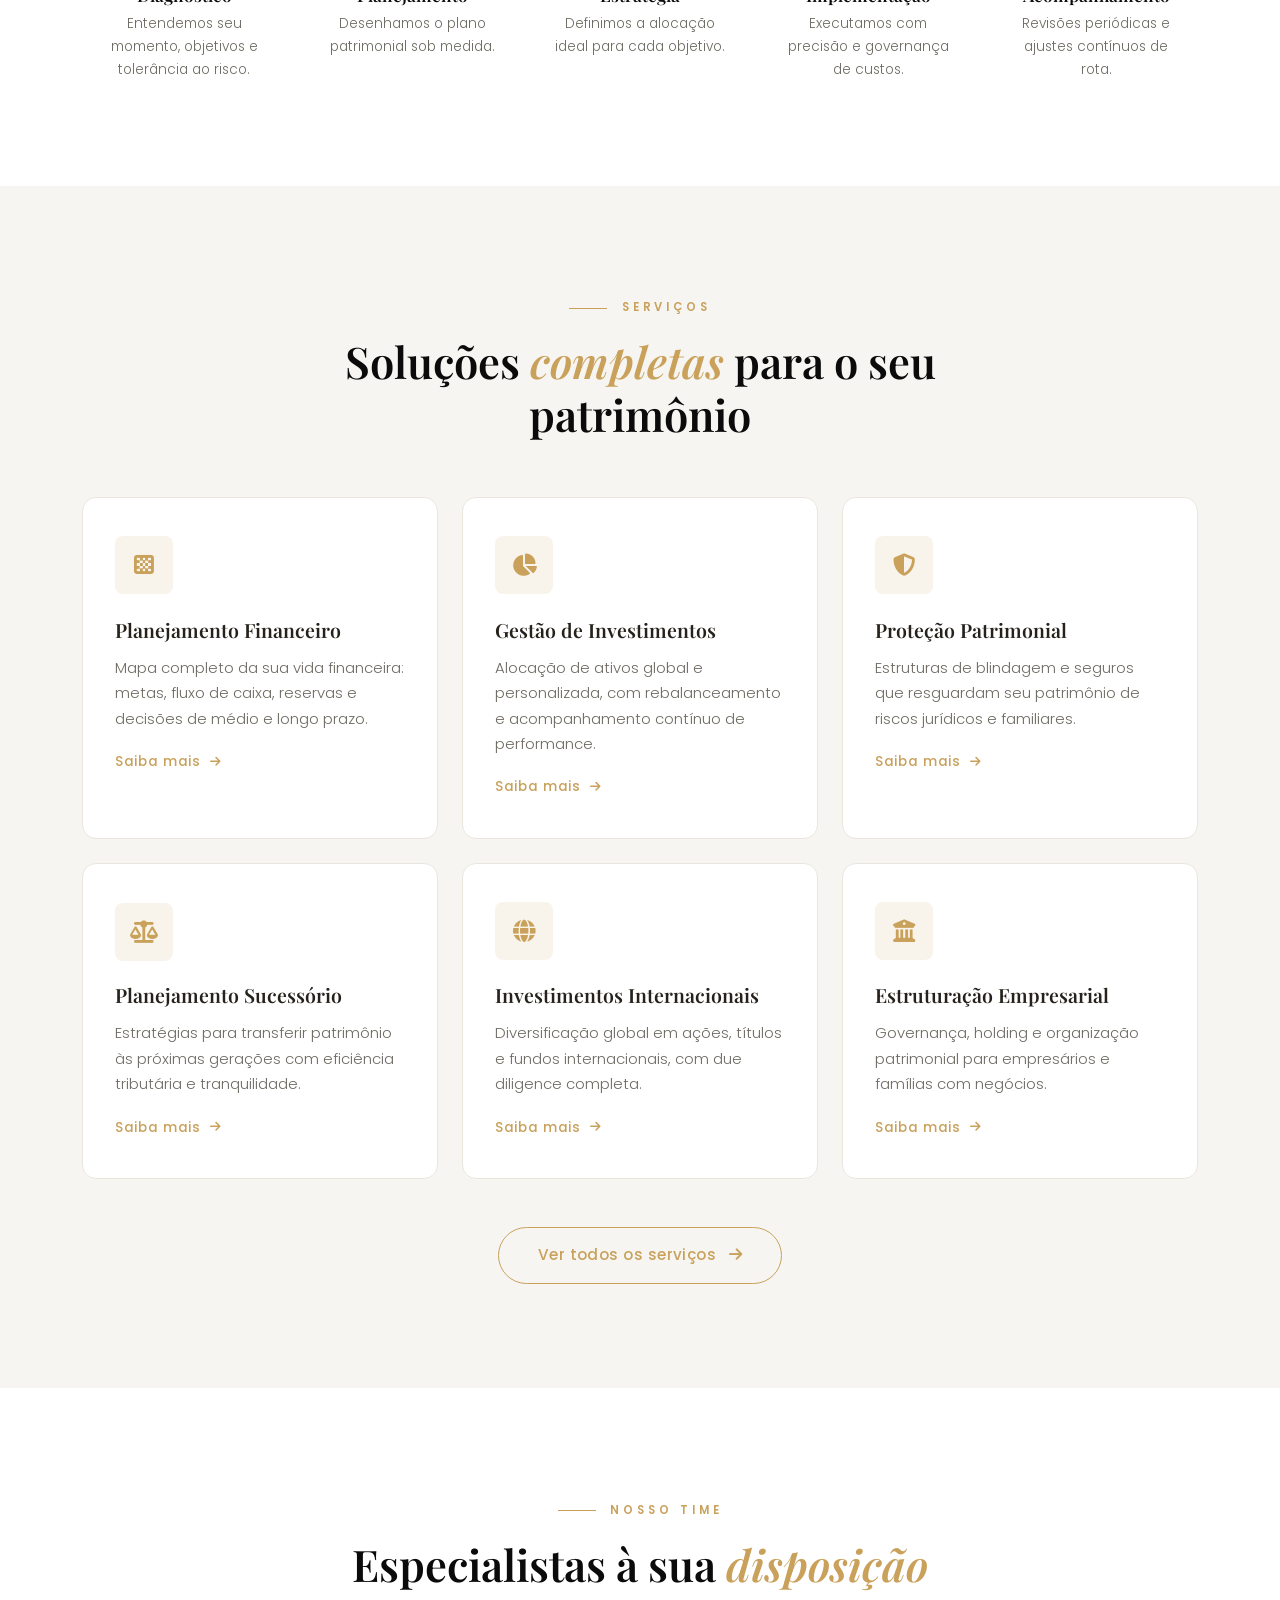
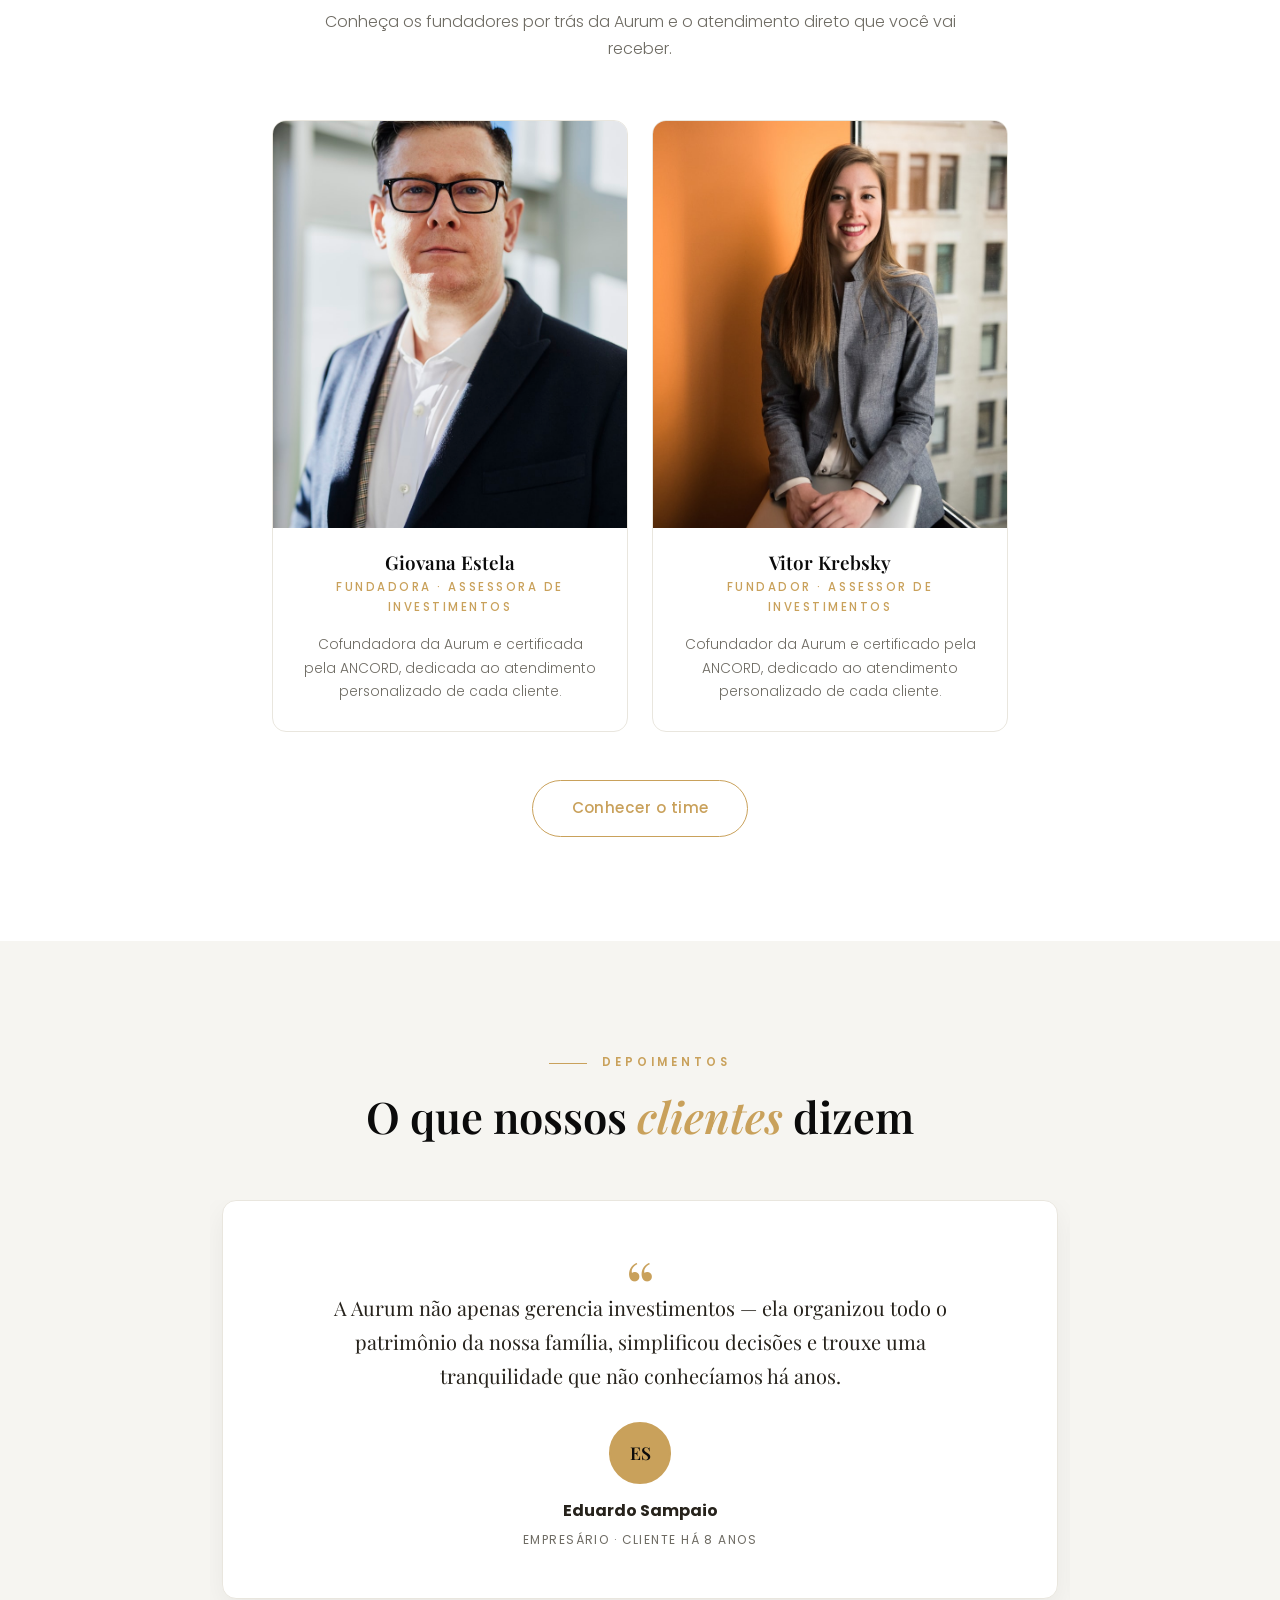
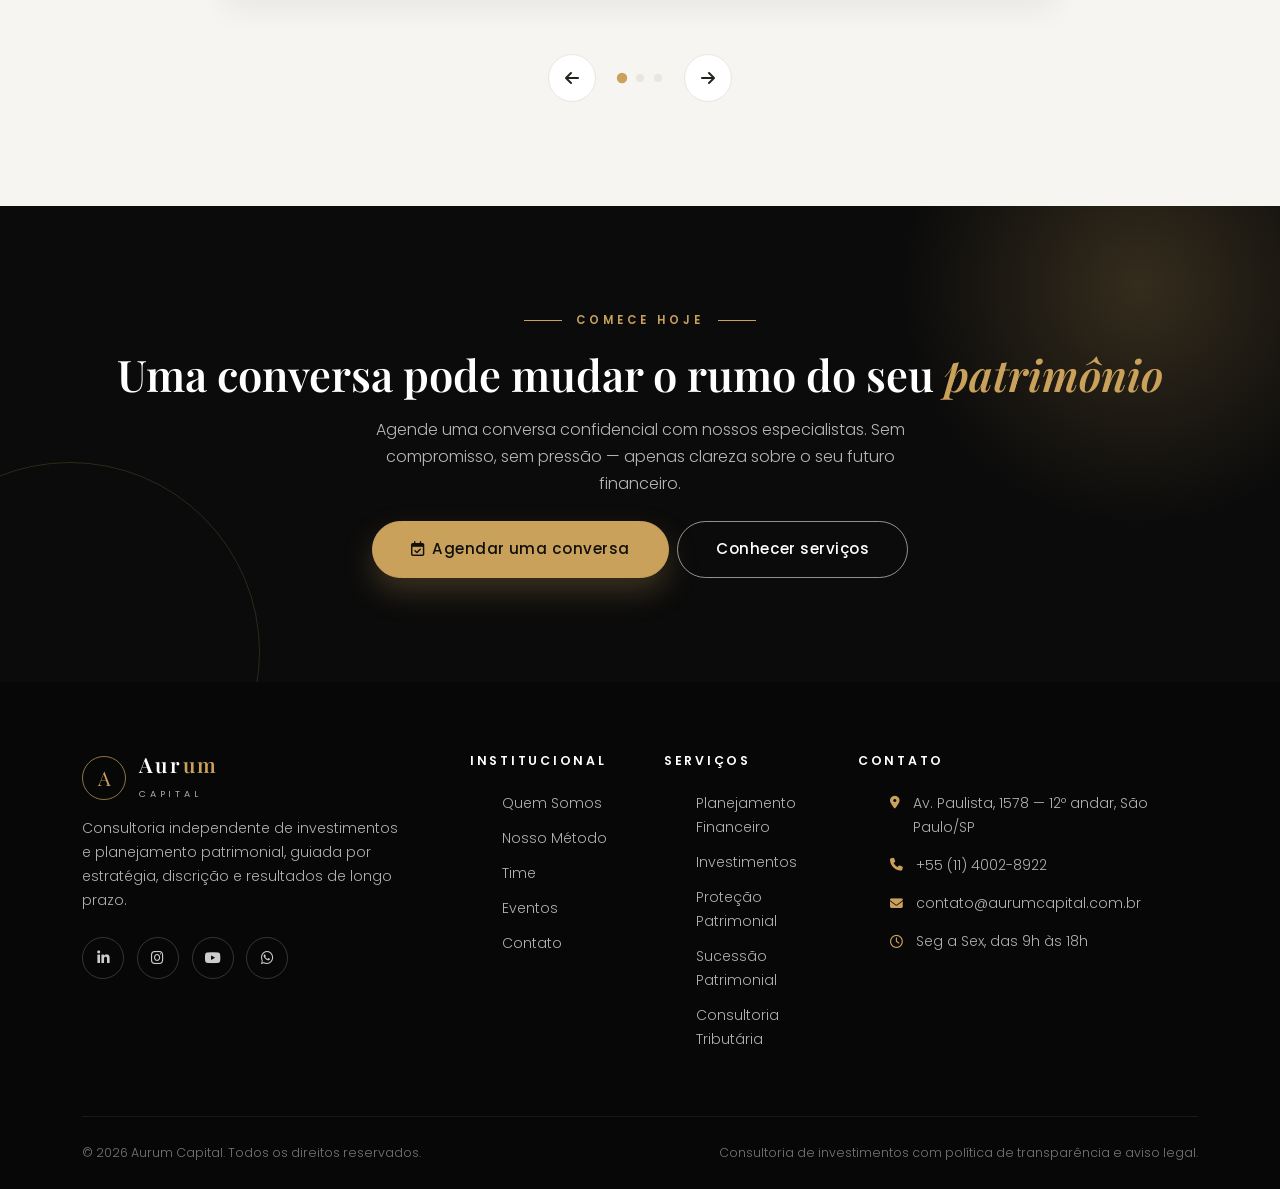
==== commit b4ae84d6: "Time real: fundadores ANCORD com LinkedIn, remove integrantes ficticios e estatisticas falsas" ====
--- a/index.html
+++ b/index.html
@@ -71,8 +71,8 @@
               <div class="floating-card fc-1">
                 <span class="fc-icon"><i class="fa-solid fa-chart-line"></i></span>
                 <div>
-                  <div class="fc-value">R$ 4,5 bi</div>
-                  <div class="fc-label">em patrimônio sob assessoria</div>
+                  <div class="fc-value">Assessoria independente</div>
+                  <div class="fc-label">sem conflito de interesses</div>
                 </div>
               </div>
               <div class="floating-card fc-2">
@@ -86,7 +86,7 @@
                 <span class="fc-icon"><i class="fa-solid fa-user-tie"></i></span>
                 <div>
                   <div class="fc-value">Especialistas certificados</div>
-                  <div class="fc-label">CFA, CFP® e ANBIMA</div>
+                  <div class="fc-label">ANCORD</div>
                 </div>
               </div>
             </div>
@@ -108,8 +108,8 @@
               <img src="img/home-sobre.jpg" alt="Sala de reuniões sofisticada da Aurum Capital" class="img-fluid rounded-4 shadow-lg">
               <!-- Selo de experiência -->
               <div class="position-absolute bottom-0 start-0 translate-middle-y ms-4 bg-dark text-white rounded-4 px-4 py-3 shadow">
-                <div class="fw-light small text-gold mb-1">Desde 2011</div>
-                <div class="fw-semibold">15 anos de excelência</div>
+                <div class="fw-light small text-gold mb-1">Certificação ANCORD</div>
+                <div class="fw-semibold">Assessores de investimentos</div>
               </div>
             </div>
           </div>
@@ -359,59 +359,44 @@
         <div class="section-head" data-aos="fade-up">
           <span class="section-label">Nosso time</span>
           <h2 class="section-title">Especialistas à sua <span class="accent">disposição</span></h2>
-          <p class="section-subtitle mx-auto">Conheça os profissionais que lideram a estratégia patrimonial dos nossos clientes.</p>
-        </div>
-
-        <div class="row g-4">
+          <p class="section-subtitle mx-auto">Conheça os fundadores por trás da Aurum e o atendimento direto que você vai receber.</p>
+        </div>
+
+        <div class="row g-4 justify-content-center">
           <div class="col-md-6 col-lg-4" data-aos="fade-up">
             <article class="team-card">
               <div class="team-photo">
-                <img src="img/team-1.jpg" alt="Ricardo Almeida, sócio-fundador e estrategista-chefe">
+                <img src="img/team-1.jpg" alt="Giovana Estela, fundadora e assessora de investimentos">
                 <div class="team-overlay">
-                  <a href="#" class="team-social" aria-label="LinkedIn de Ricardo Almeida"><i class="fa-brands fa-linkedin-in"></i></a>
+                  <a href="https://www.linkedin.com/in/giovanaestela01/" target="_blank" rel="noopener" class="team-social" aria-label="LinkedIn de Giovana Estela"><i class="fa-brands fa-linkedin-in"></i></a>
                 </div>
               </div>
               <div class="team-info">
-                <h3 class="team-name">Ricardo Almeida</h3>
-                <p class="team-role">Sócio-fundador · Estrategista-chefe</p>
-                <p class="team-bio">CFA®, mais de 20 anos no mercado financeiro e visão 360° de patrimônios complexos.</p>
+                <h3 class="team-name">Giovana Estela</h3>
+                <p class="team-role">Fundadora · Assessora de Investimentos</p>
+                <p class="team-bio">Cofundadora da Aurum e certificada pela ANCORD, dedicada ao atendimento personalizado de cada cliente.</p>
               </div>
             </article>
           </div>
           <div class="col-md-6 col-lg-4" data-aos="fade-up" data-aos-delay="100">
             <article class="team-card">
               <div class="team-photo">
-                <img src="img/team-2.jpg" alt="Marina Duarte, diretora de planejamento patrimonial">
+                <img src="img/team-2.jpg" alt="Vitor Krebsky, fundador e assessor de investimentos">
                 <div class="team-overlay">
-                  <a href="#" class="team-social" aria-label="LinkedIn de Marina Duarte"><i class="fa-brands fa-linkedin-in"></i></a>
+                  <a href="https://www.linkedin.com/in/vitorkrebsky/" target="_blank" rel="noopener" class="team-social" aria-label="LinkedIn de Vitor Krebsky"><i class="fa-brands fa-linkedin-in"></i></a>
                 </div>
               </div>
               <div class="team-info">
-                <h3 class="team-name">Marina Duarte</h3>
-                <p class="team-role">Diretora de Planejamento Patrimonial</p>
-                <p class="team-bio">CFP®, especialista em sucessão e estruturação patrimonial para famílias de alto padrão.</p>
+                <h3 class="team-name">Vitor Krebsky</h3>
+                <p class="team-role">Fundador · Assessor de Investimentos</p>
+                <p class="team-bio">Cofundador da Aurum e certificado pela ANCORD, dedicado ao atendimento personalizado de cada cliente.</p>
               </div>
             </article>
           </div>
-          <div class="col-md-6 col-lg-4" data-aos="fade-up" data-aos-delay="200">
-            <article class="team-card">
-              <div class="team-photo">
-                <img src="img/team-3.jpg" alt="André Vasconcelos, líder de investimentos">
-                <div class="team-overlay">
-                  <a href="#" class="team-social" aria-label="LinkedIn de André Vasconcelos"><i class="fa-brands fa-linkedin-in"></i></a>
-                </div>
-              </div>
-              <div class="team-info">
-                <h3 class="team-name">André Vasconcelos</h3>
-                <p class="team-role">Líder de Investimentos</p>
-                <p class="team-bio">Responsável pela alocação global da carteira e pela análise de oportunidades internacionais.</p>
-              </div>
-            </article>
-          </div>
         </div>
 
         <div class="text-center mt-5" data-aos="fade-up">
-          <a href="time.html" class="btn btn-outline-gold btn-lg-lux">Conhecer a equipe completa</a>
+          <a href="time.html" class="btn btn-outline-gold btn-lg-lux">Conhecer o time</a>
         </div>
       </div>
     </section>
@@ -438,7 +423,7 @@
                   família, simplificou decisões e trouxe uma tranquilidade que não conhecíamos há anos.
                 </blockquote>
                 <figcaption class="testimonial-person">
-                  <img src="img/team-5.jpg" alt="Eduardo Sampaio" class="testimonial-avatar">
+                  <div class="testimonial-avatar initials" aria-hidden="true">ES</div>
                   <strong class="testimonial-name">Eduardo Sampaio</strong>
                   <span class="testimonial-role">Empresário · Cliente há 8 anos</span>
                 </figcaption>
@@ -454,7 +439,7 @@
                   de perto, com ajustes rápidos sempre que o cenário muda.
                 </blockquote>
                 <figcaption class="testimonial-person">
-                  <img src="img/team-6.jpg" alt="Fernanda Lima" class="testimonial-avatar">
+                  <div class="testimonial-avatar initials" aria-hidden="true">FL</div>
                   <strong class="testimonial-name">Fernanda Lima</strong>
                   <span class="testimonial-role">Médica · Cliente há 5 anos</span>
                 </figcaption>
@@ -470,7 +455,7 @@
                   Segurança jurídica, economia tributária e total discrição.
                 </blockquote>
                 <figcaption class="testimonial-person">
-                  <img src="img/team-8.jpg" alt="Carlos Menezes" class="testimonial-avatar">
+                  <div class="testimonial-avatar initials" aria-hidden="true">CM</div>
                   <strong class="testimonial-name">Carlos Menezes</strong>
                   <span class="testimonial-role">Sócio de indústria · Cliente há 10 anos</span>
                 </figcaption>
--- a/css/style.css
+++ b/css/style.css
@@ -775,6 +775,16 @@
   border: 2px solid var(--c-gold);
   margin-bottom: 0.5rem;
 }
+.testimonial-avatar.initials {
+  display: flex;
+  align-items: center;
+  justify-content: center;
+  font-family: var(--font-display);
+  font-weight: 600;
+  font-size: 1.1rem;
+  color: var(--c-dark);
+  background: var(--c-gold);
+}
 .testimonial-name { font-size: 1rem; margin-bottom: 0; }
 .testimonial-role {
   font-size: 0.75rem;
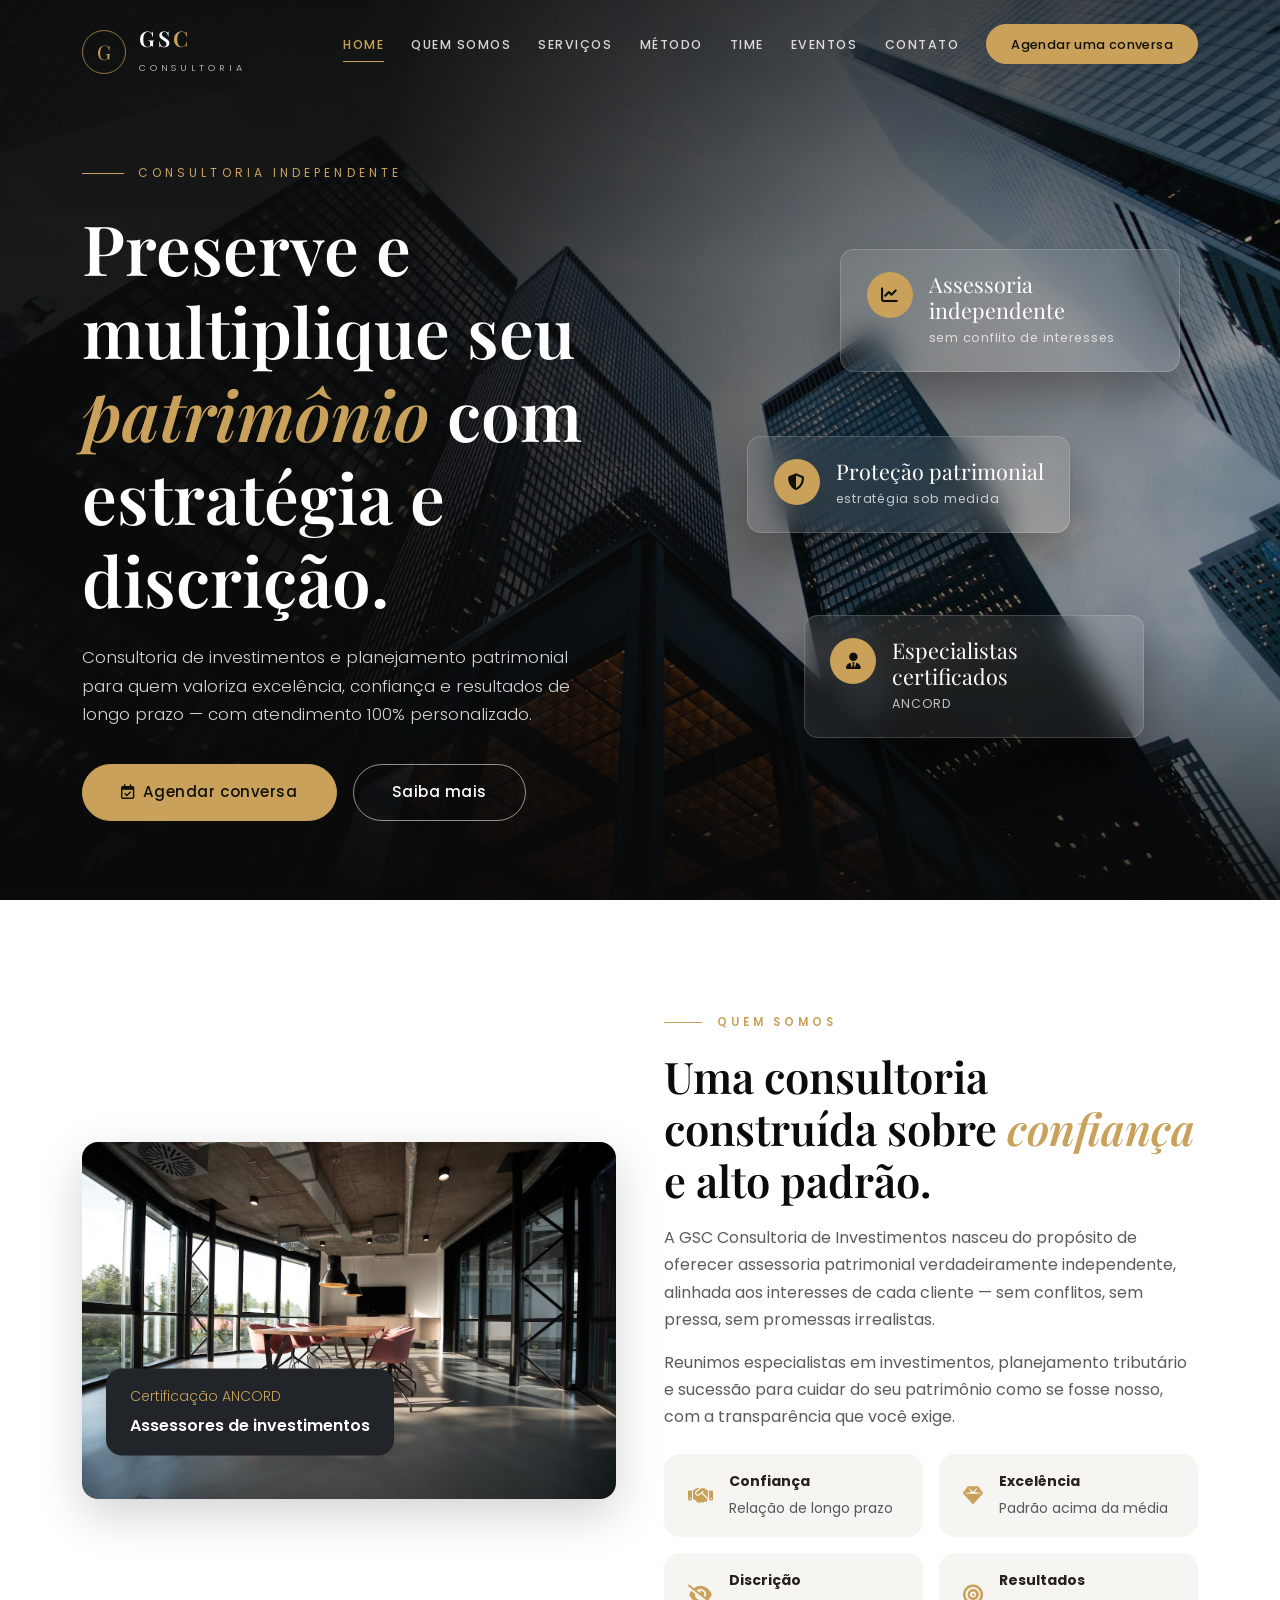
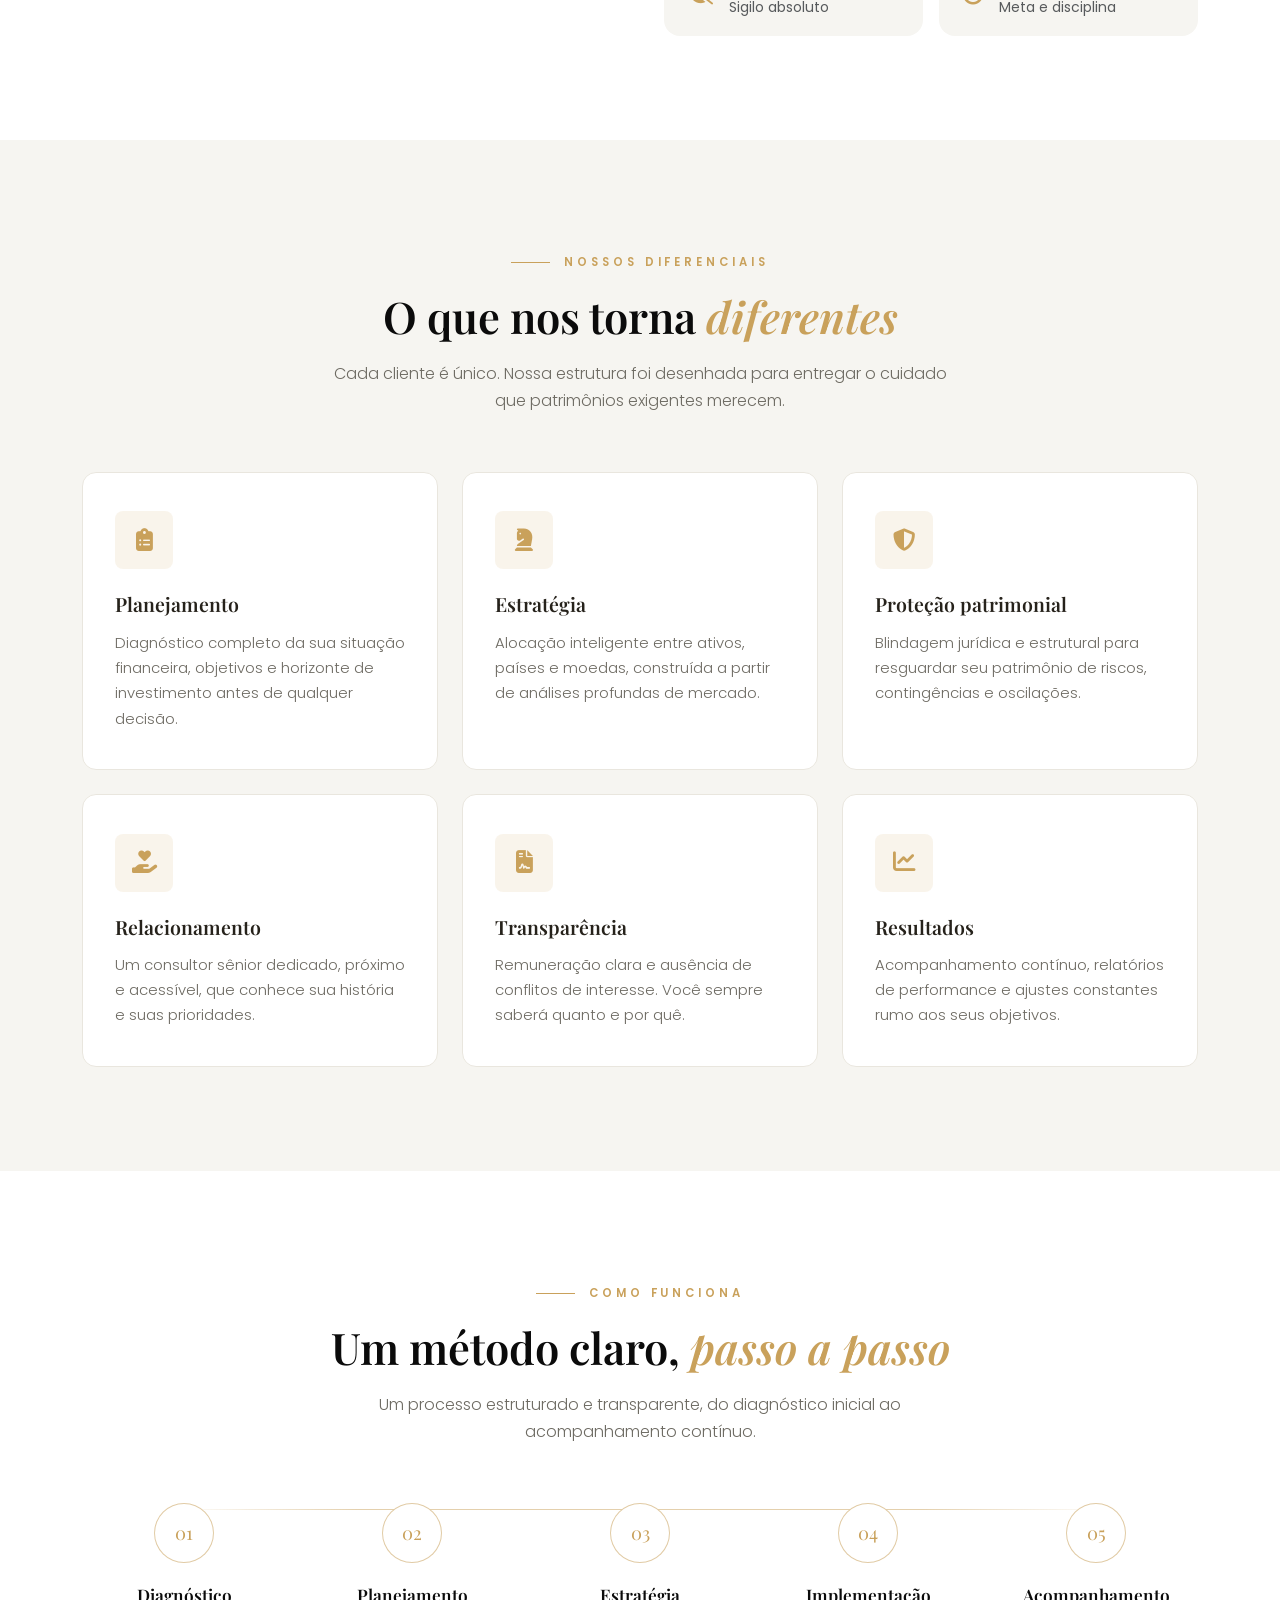
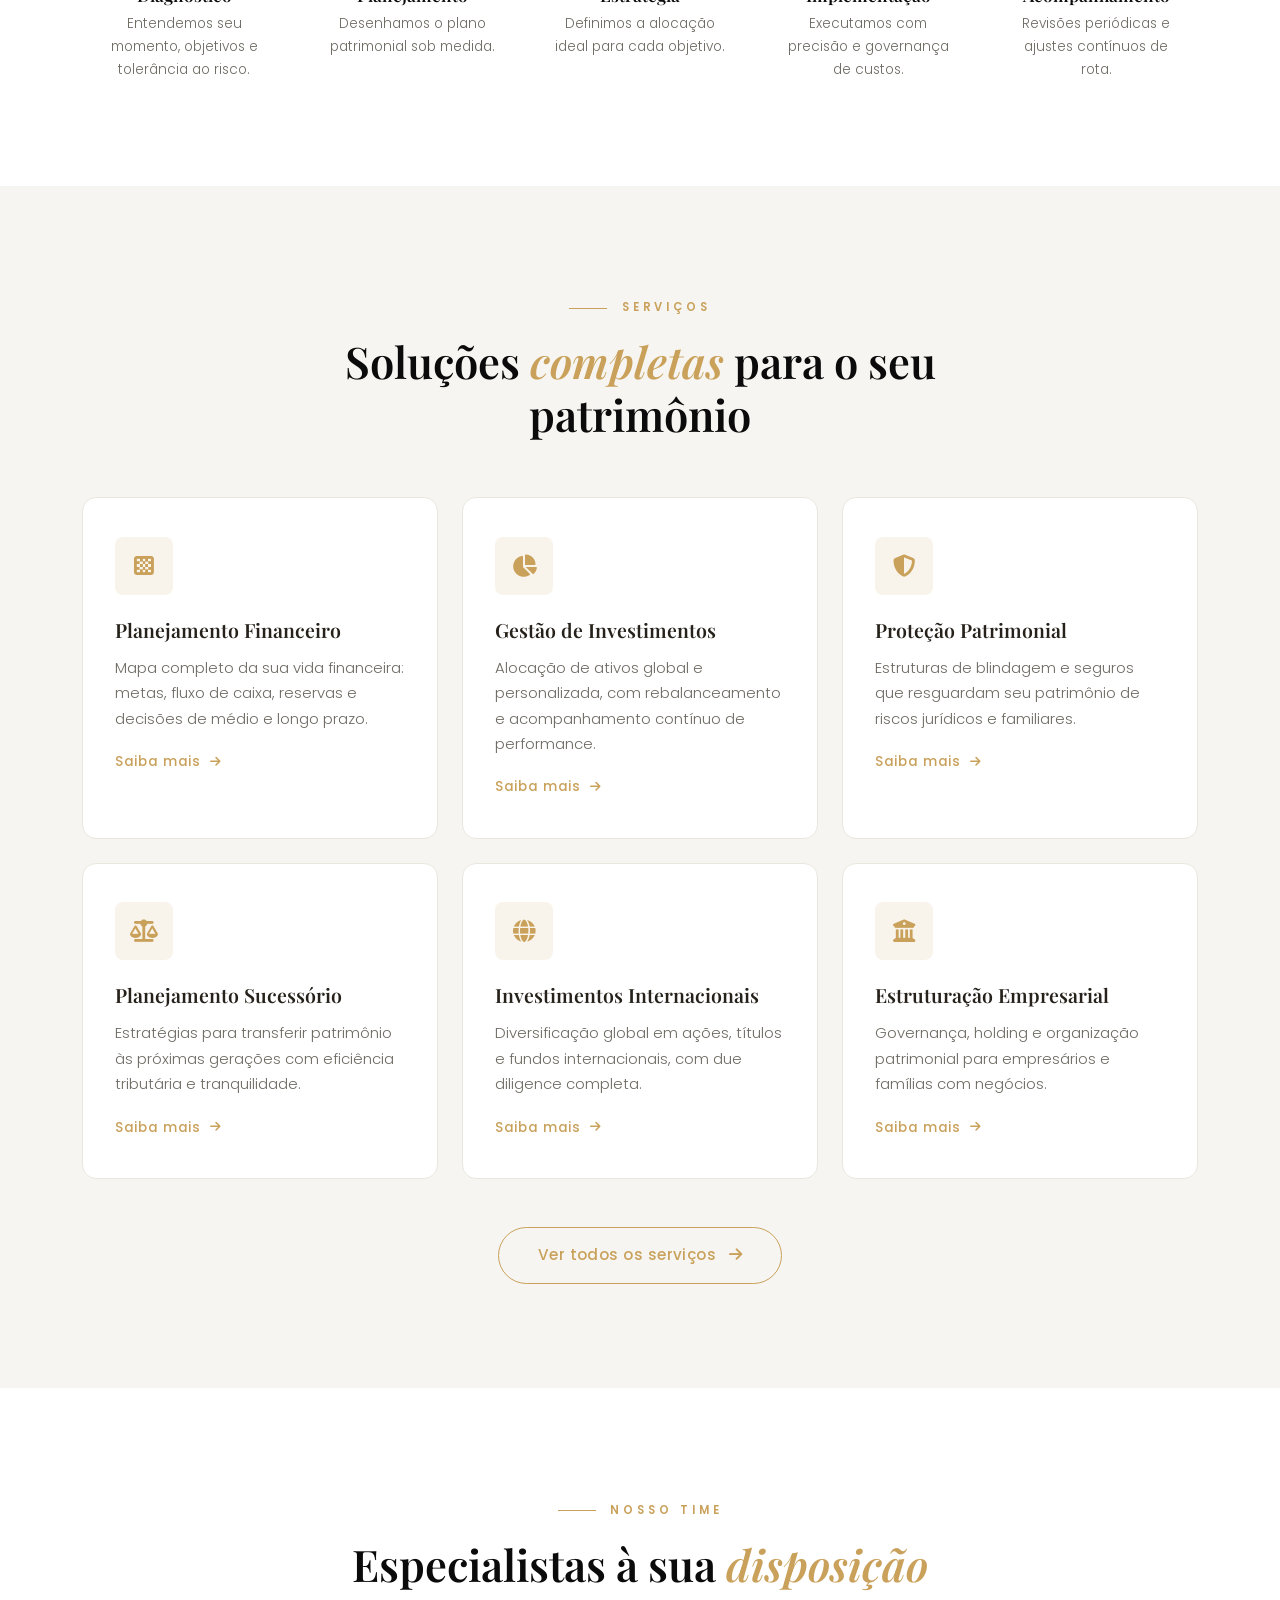
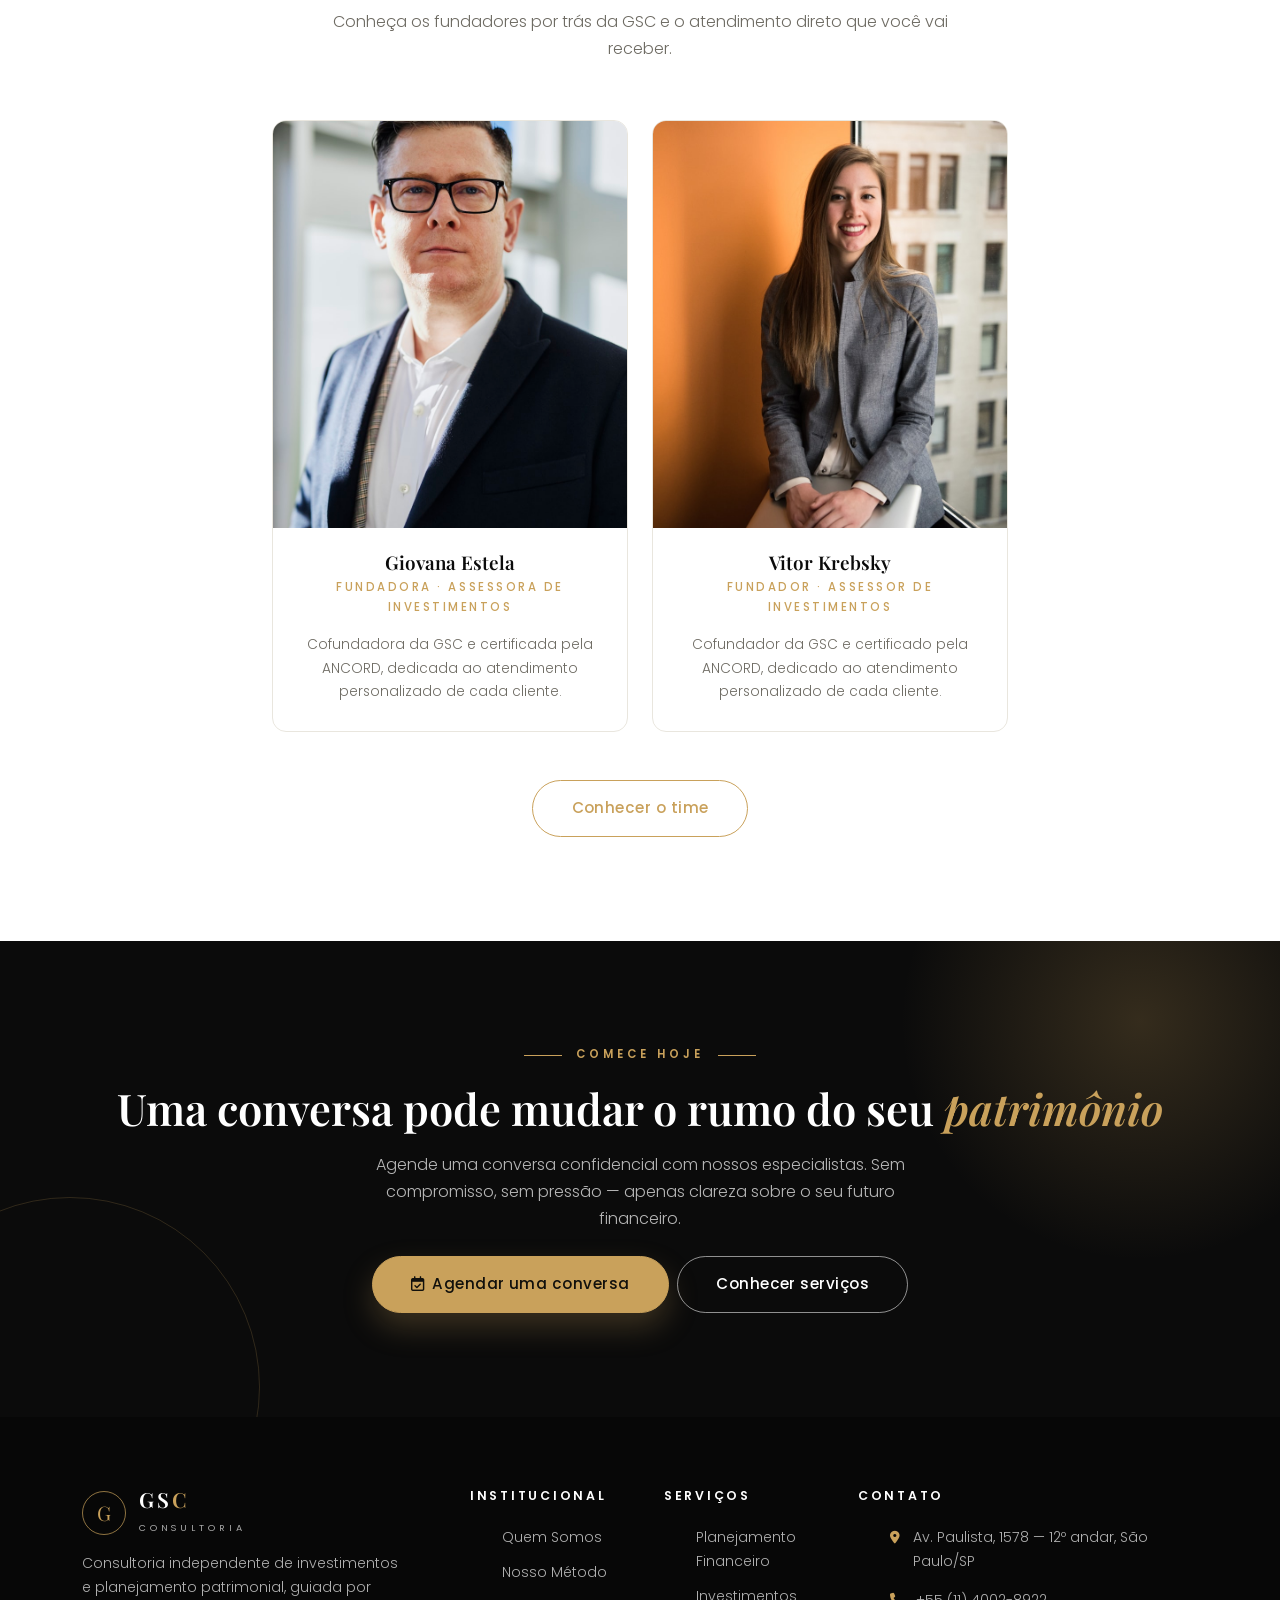
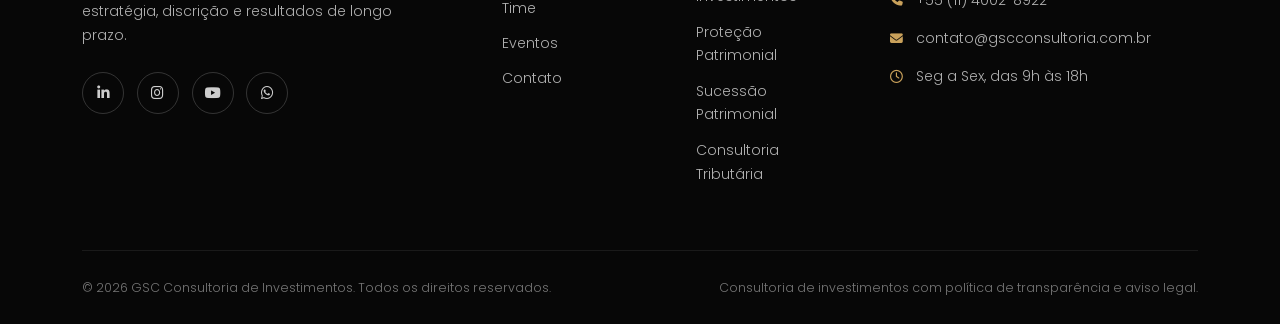
==== commit 14ad640b: "Rebrand para GSC Consultoria de Investimentos e remove depoimentos ficticios" ====
--- a/index.html
+++ b/index.html
@@ -2,16 +2,16 @@
 <html lang="pt-BR">
 <head>
   <!-- ==================================================================
-       AURUM CAPITAL — Página Inicial
+       GSC CONSULTORIA — Página Inicial
        Consultoria de Investimentos e Planejamento Patrimonial
        ================================================================== -->
   <meta charset="UTF-8">
   <meta name="viewport" content="width=device-width, initial-scale=1.0">
-  <title>Aurum Capital | Consultoria de Investimentos e Planejamento Patrimonial</title>
+  <title>GSC Consultoria de Investimentos | Consultoria de Investimentos e Planejamento Patrimonial</title>
   <meta name="description" content="Consultoria independente de investimentos e planejamento patrimonial. Estratégia, discrição e resultados de longo prazo para famílias e empresas.">
 
   <!-- Favicon (monograma dourado) -->
-  <link rel="icon" href="data:image/svg+xml,%3Csvg xmlns='http://www.w3.org/2000/svg' viewBox='0 0 100 100'%3E%3Ccircle cx='50' cy='50' r='48' fill='%230B0B0B'/%3E%3Ctext x='50' y='68' font-size='52' font-family='Georgia,serif' fill='%23C9A15B' text-anchor='middle'%3EA%3C/text%3E%3C/svg%3E">
+  <link rel="icon" href="data:image/svg+xml,%3Csvg xmlns='http://www.w3.org/2000/svg' viewBox='0 0 100 100'%3E%3Ccircle cx='50' cy='50' r='48' fill='%230B0B0B'/%3E%3Ctext x='50' y='68' font-size='52' font-family='Georgia,serif' fill='%23C9A15B' text-anchor='middle'%3EG%3C/text%3E%3C/svg%3E">
 
   <!-- Google Fonts: Playfair Display (títulos) + Poppins (texto) -->
   <link rel="preconnect" href="https://fonts.googleapis.com">
@@ -105,7 +105,7 @@
           <!-- Imagem elegante -->
           <div class="col-lg-6" data-aos="fade-right">
             <div class="position-relative">
-              <img src="img/home-sobre.jpg" alt="Sala de reuniões sofisticada da Aurum Capital" class="img-fluid rounded-4 shadow-lg">
+              <img src="img/home-sobre.jpg" alt="Sala de reuniões sofisticada da GSC Consultoria de Investimentos" class="img-fluid rounded-4 shadow-lg">
               <!-- Selo de experiência -->
               <div class="position-absolute bottom-0 start-0 translate-middle-y ms-4 bg-dark text-white rounded-4 px-4 py-3 shadow">
                 <div class="fw-light small text-gold mb-1">Certificação ANCORD</div>
@@ -119,7 +119,7 @@
             <span class="section-label">Quem somos</span>
             <h2 class="section-title">Uma consultoria construída sobre <span class="accent">confiança</span> e alto padrão.</h2>
             <p class="text-muted mb-3">
-              A Aurum Capital nasceu do propósito de oferecer assessoria patrimonial verdadeiramente
+              A GSC Consultoria de Investimentos nasceu do propósito de oferecer assessoria patrimonial verdadeiramente
               independente, alinhada aos interesses de cada cliente — sem conflitos, sem pressa,
               sem promessas irrealistas.
             </p>
@@ -359,7 +359,7 @@
         <div class="section-head" data-aos="fade-up">
           <span class="section-label">Nosso time</span>
           <h2 class="section-title">Especialistas à sua <span class="accent">disposição</span></h2>
-          <p class="section-subtitle mx-auto">Conheça os fundadores por trás da Aurum e o atendimento direto que você vai receber.</p>
+          <p class="section-subtitle mx-auto">Conheça os fundadores por trás da GSC e o atendimento direto que você vai receber.</p>
         </div>
 
         <div class="row g-4 justify-content-center">
@@ -374,7 +374,7 @@
               <div class="team-info">
                 <h3 class="team-name">Giovana Estela</h3>
                 <p class="team-role">Fundadora · Assessora de Investimentos</p>
-                <p class="team-bio">Cofundadora da Aurum e certificada pela ANCORD, dedicada ao atendimento personalizado de cada cliente.</p>
+                <p class="team-bio">Cofundadora da GSC e certificada pela ANCORD, dedicada ao atendimento personalizado de cada cliente.</p>
               </div>
             </article>
           </div>
@@ -389,7 +389,7 @@
               <div class="team-info">
                 <h3 class="team-name">Vitor Krebsky</h3>
                 <p class="team-role">Fundador · Assessor de Investimentos</p>
-                <p class="team-bio">Cofundador da Aurum e certificado pela ANCORD, dedicado ao atendimento personalizado de cada cliente.</p>
+                <p class="team-bio">Cofundador da GSC e certificado pela ANCORD, dedicado ao atendimento personalizado de cada cliente.</p>
               </div>
             </article>
           </div>
@@ -397,79 +397,6 @@
 
         <div class="text-center mt-5" data-aos="fade-up">
           <a href="time.html" class="btn btn-outline-gold btn-lg-lux">Conhecer o time</a>
-        </div>
-      </div>
-    </section>
-
-    <!-- ============================================================
-         DEPOIMENTOS — slider
-         ============================================================ -->
-    <section class="section bg-gray-lux">
-      <div class="container">
-        <div class="section-head" data-aos="fade-up">
-          <span class="section-label">Depoimentos</span>
-          <h2 class="section-title">O que nossos <span class="accent">clientes</span> dizem</h2>
-        </div>
-
-        <div class="testimonial-slider" data-aos="fade-up" data-aos-delay="100">
-          <div class="testimonial-track">
-
-            <!-- Slide 1 -->
-            <div class="testimonial-slide">
-              <figure class="testimonial-card">
-                <div class="testimonial-quote">&ldquo;</div>
-                <blockquote class="testimonial-text">
-                  A Aurum não apenas gerencia investimentos — ela organizou todo o patrimônio da nossa
-                  família, simplificou decisões e trouxe uma tranquilidade que não conhecíamos há anos.
-                </blockquote>
-                <figcaption class="testimonial-person">
-                  <div class="testimonial-avatar initials" aria-hidden="true">ES</div>
-                  <strong class="testimonial-name">Eduardo Sampaio</strong>
-                  <span class="testimonial-role">Empresário · Cliente há 8 anos</span>
-                </figcaption>
-              </figure>
-            </div>
-
-            <!-- Slide 2 -->
-            <div class="testimonial-slide">
-              <figure class="testimonial-card">
-                <div class="testimonial-quote">&ldquo;</div>
-                <blockquote class="testimonial-text">
-                  Profissionalismo raro. Cada decisão é explicada com clareza, e a carteira é acompanhada
-                  de perto, com ajustes rápidos sempre que o cenário muda.
-                </blockquote>
-                <figcaption class="testimonial-person">
-                  <div class="testimonial-avatar initials" aria-hidden="true">FL</div>
-                  <strong class="testimonial-name">Fernanda Lima</strong>
-                  <span class="testimonial-role">Médica · Cliente há 5 anos</span>
-                </figcaption>
-              </figure>
-            </div>
-
-            <!-- Slide 3 -->
-            <div class="testimonial-slide">
-              <figure class="testimonial-card">
-                <div class="testimonial-quote">&ldquo;</div>
-                <blockquote class="testimonial-text">
-                  O planejamento sucessório que estruturaram para a minha empresa foi cirúrgico.
-                  Segurança jurídica, economia tributária e total discrição.
-                </blockquote>
-                <figcaption class="testimonial-person">
-                  <div class="testimonial-avatar initials" aria-hidden="true">CM</div>
-                  <strong class="testimonial-name">Carlos Menezes</strong>
-                  <span class="testimonial-role">Sócio de indústria · Cliente há 10 anos</span>
-                </figcaption>
-              </figure>
-            </div>
-
-          </div>
-
-          <!-- Controles -->
-          <div class="slider-controls">
-            <button class="slider-btn prev" aria-label="Depoimento anterior"><i class="fa-solid fa-arrow-left"></i></button>
-            <div class="slider-dots" role="tablist" aria-label="Selecionar depoimento"></div>
-            <button class="slider-btn next" aria-label="Próximo depoimento"><i class="fa-solid fa-arrow-right"></i></button>
-          </div>
         </div>
       </div>
     </section>
--- a/css/style.css
+++ b/css/style.css
@@ -1,5 +1,5 @@
 /* ==========================================================================
-   AURUM CAPITAL — Folha de Estilos Principal
+   GSC CONSULTORIA — Folha de Estilos Principal
    --------------------------------------------------------------------------
    Índice:
    01. Variáveis / Design Tokens
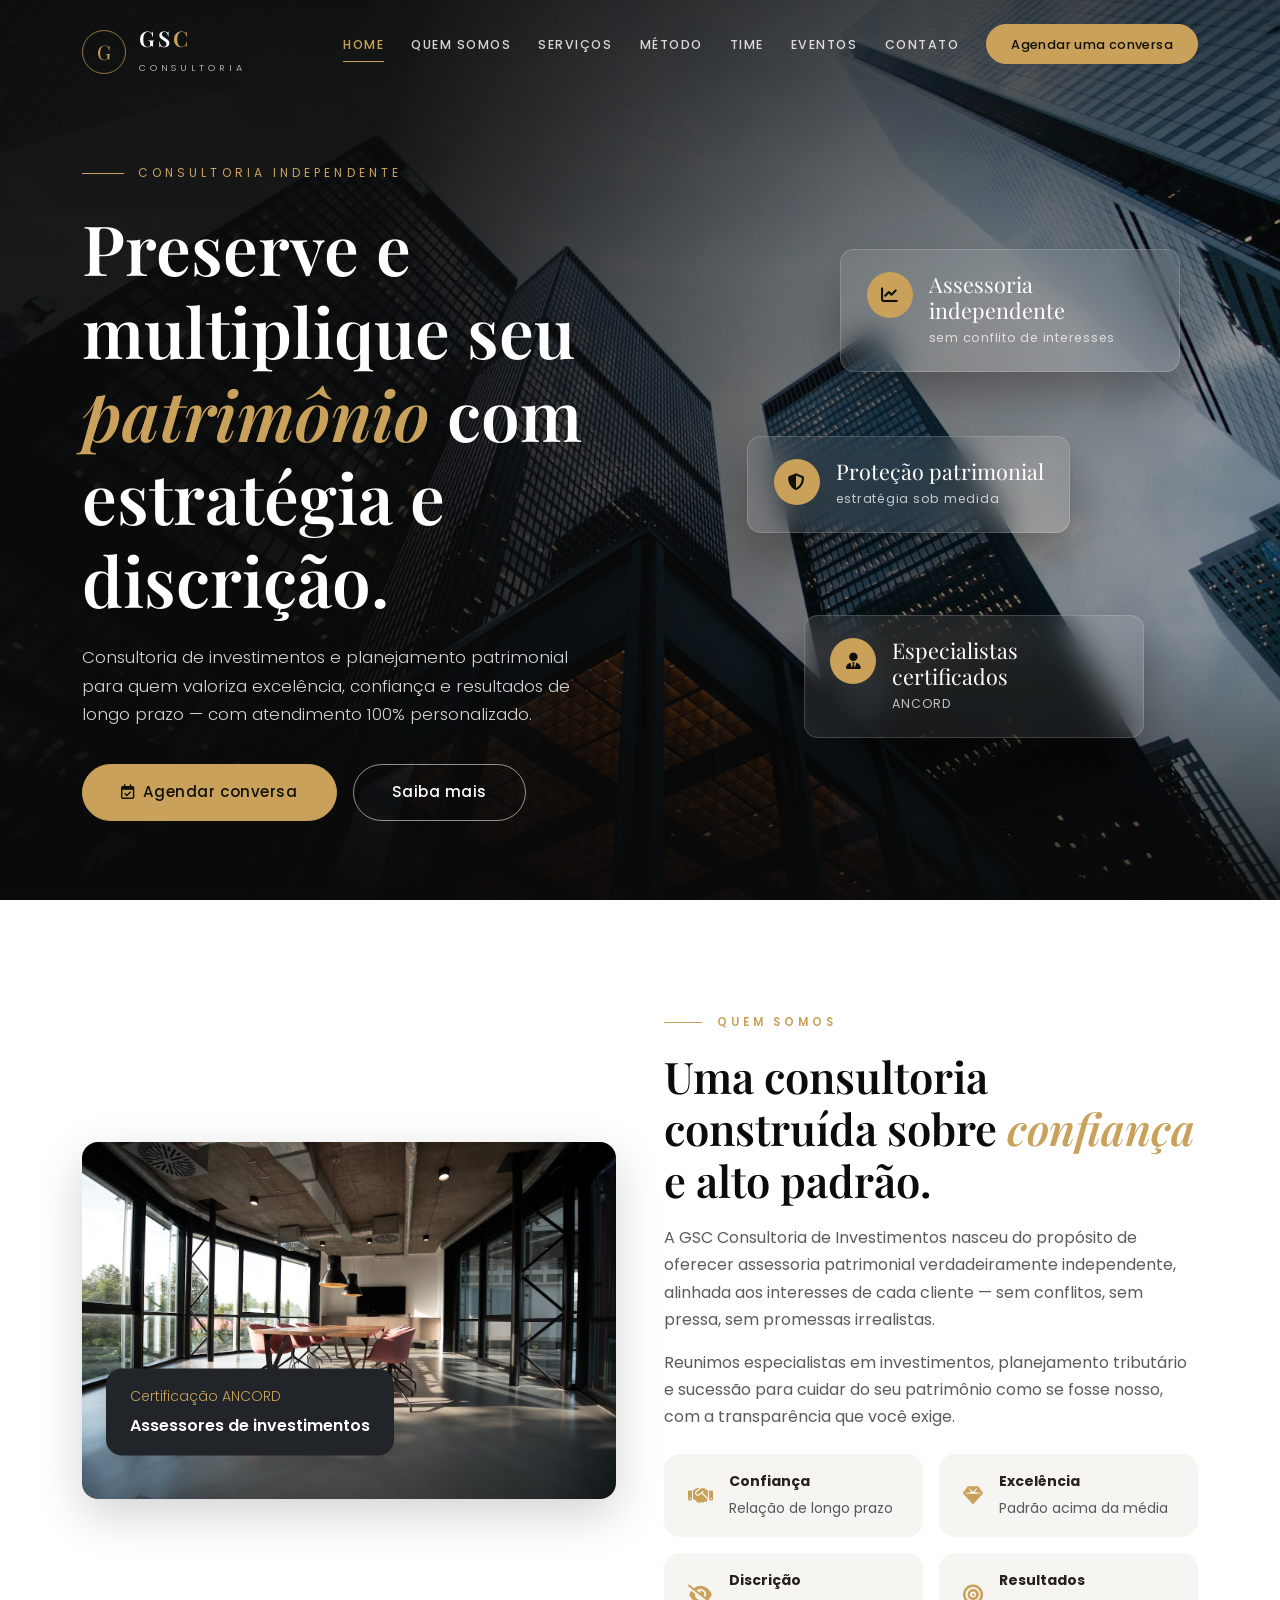
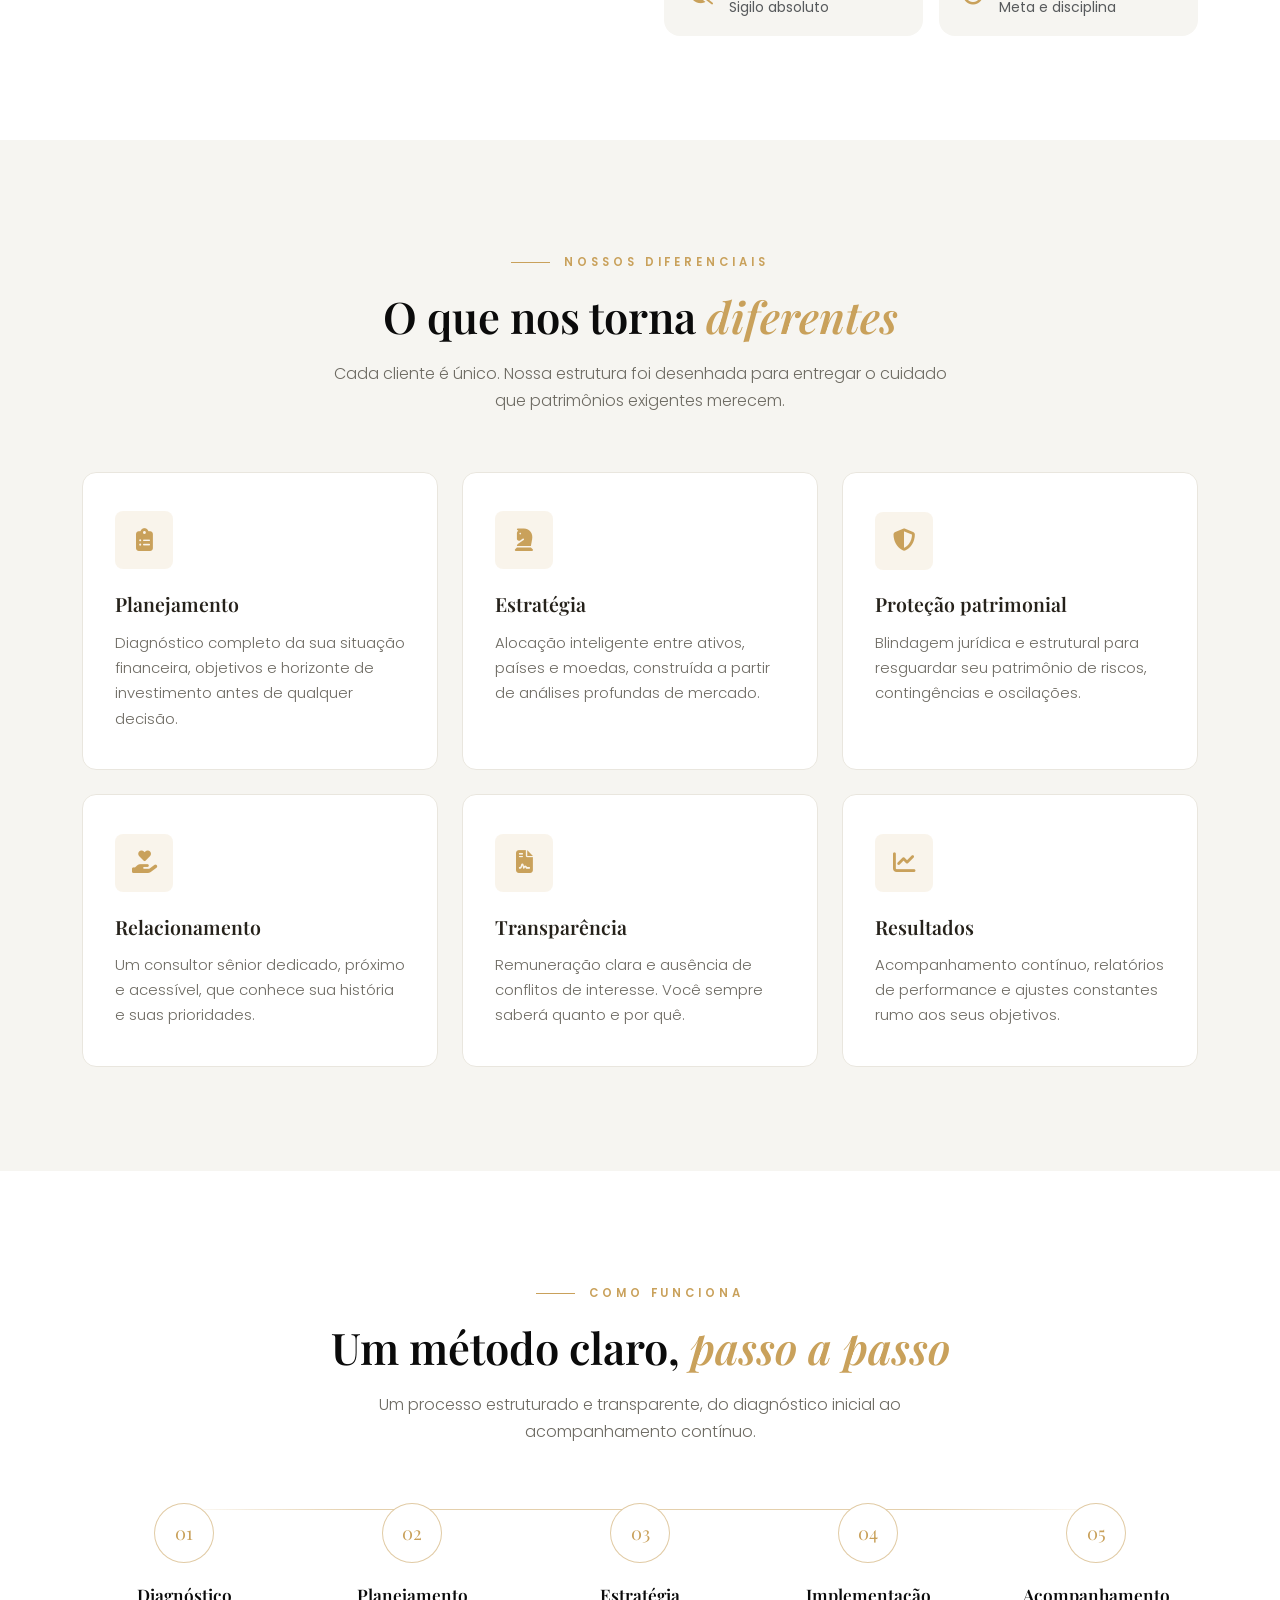
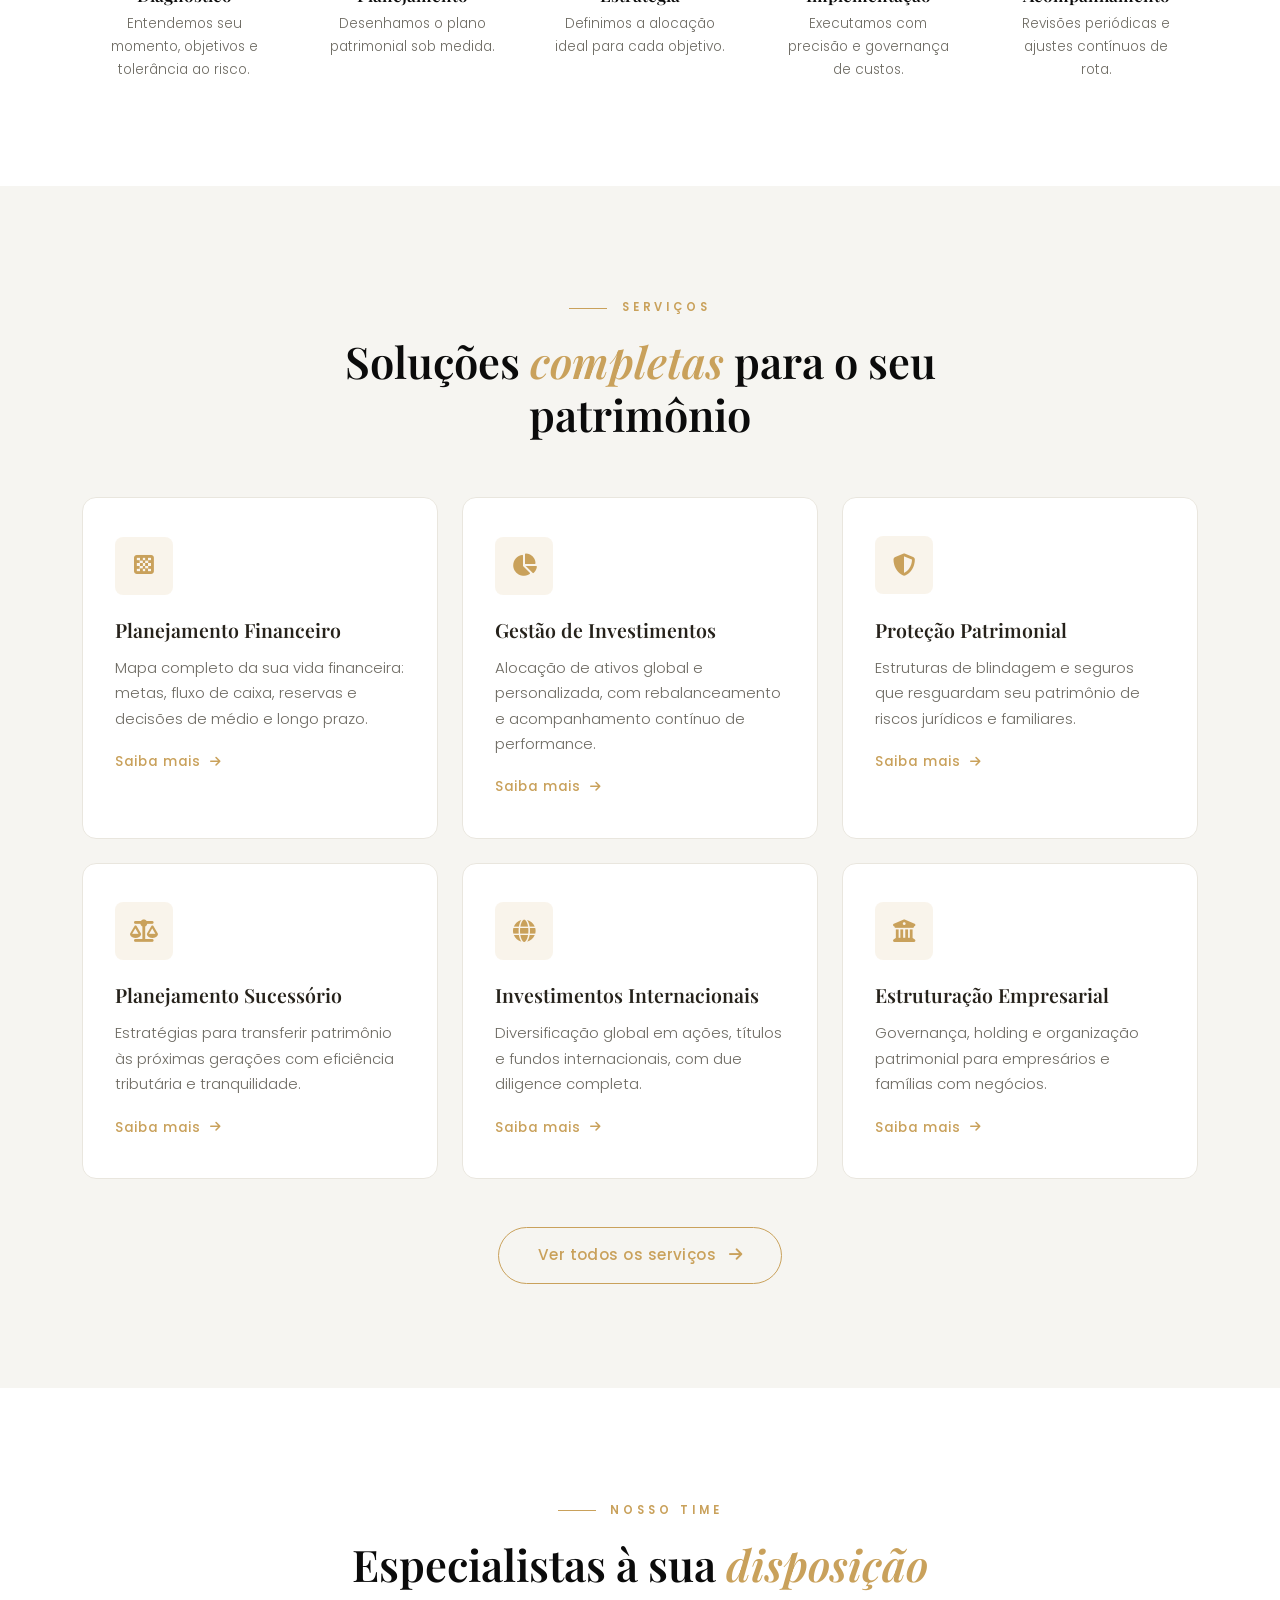
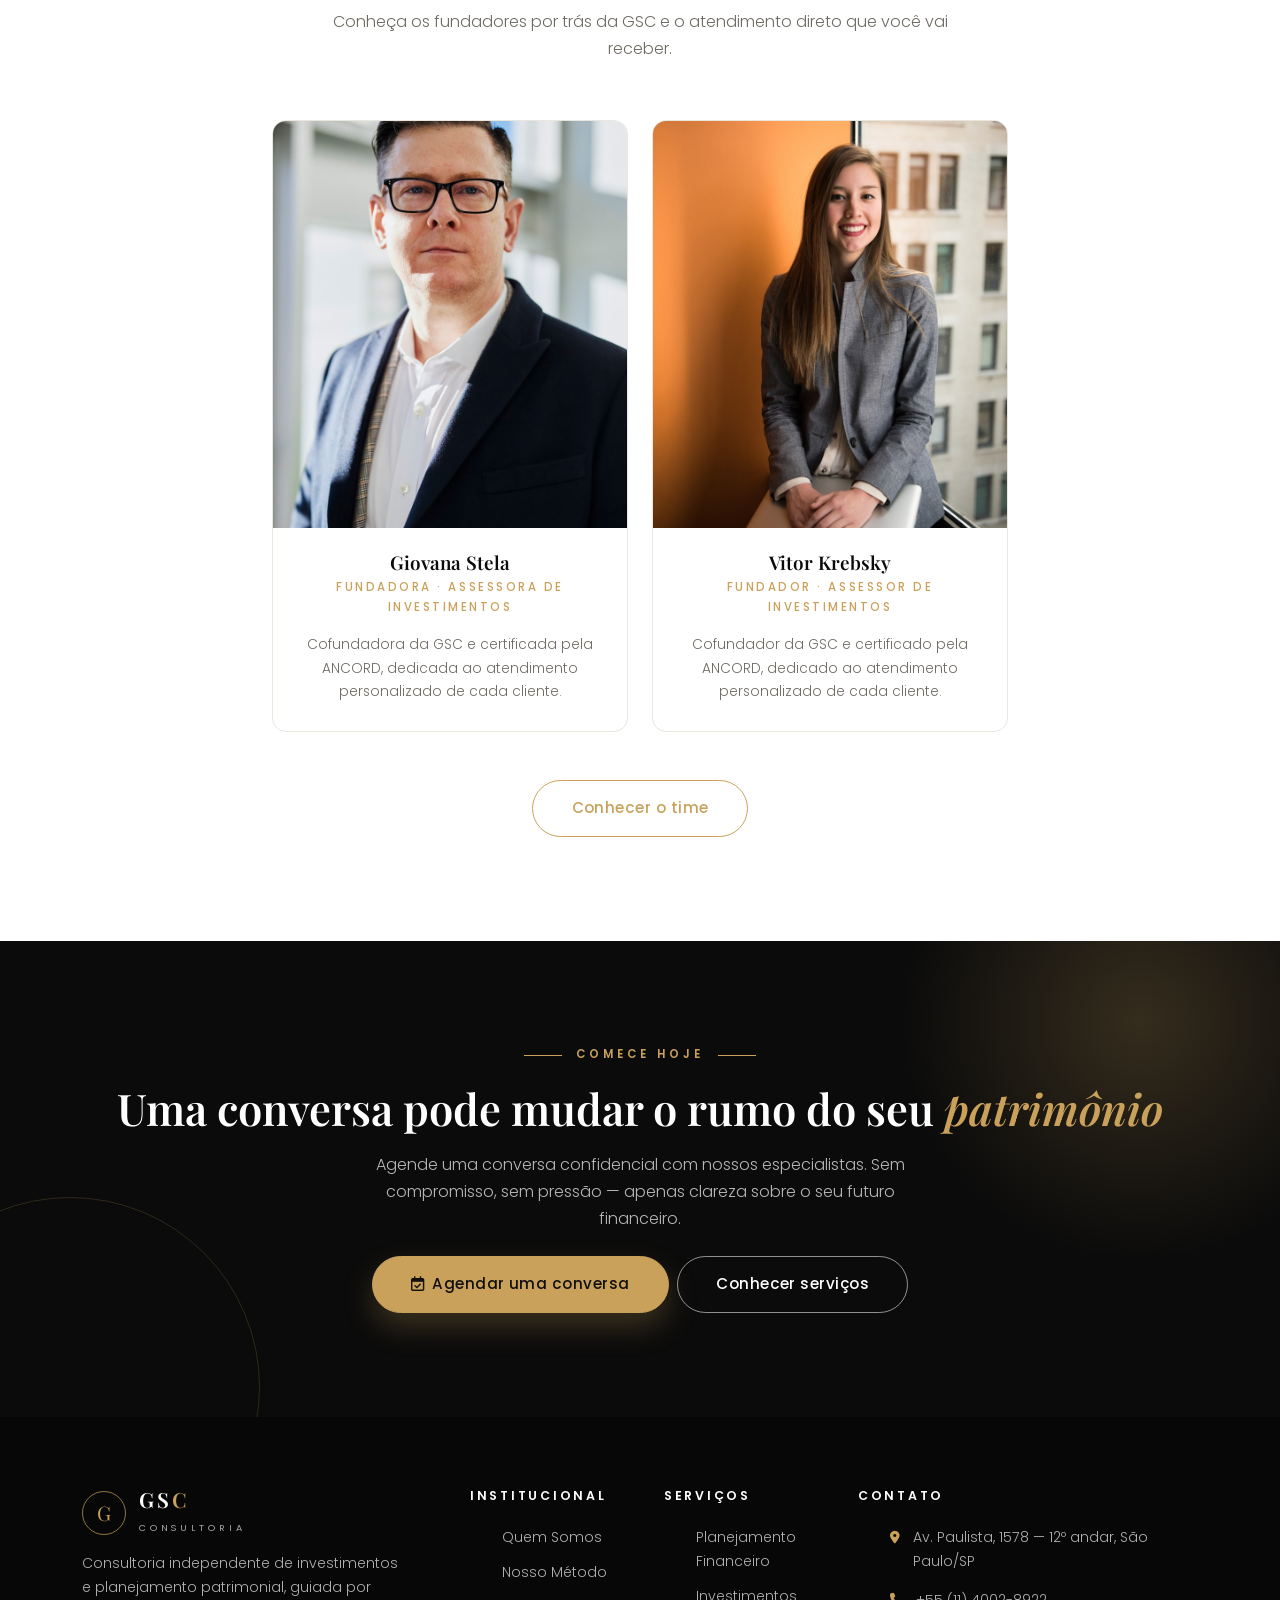
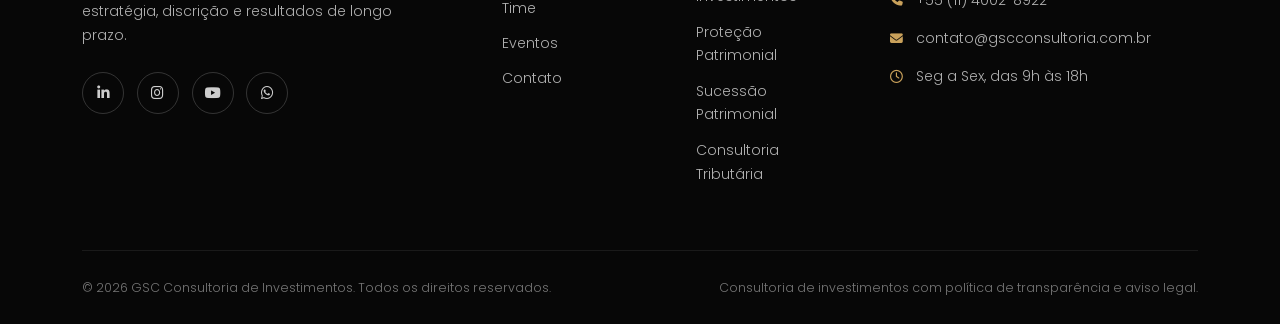
==== commit 01e1e28a: "Corrige nome para Giovana Stela" ====
--- a/index.html
+++ b/index.html
@@ -366,13 +366,13 @@
           <div class="col-md-6 col-lg-4" data-aos="fade-up">
             <article class="team-card">
               <div class="team-photo">
-                <img src="img/team-1.jpg" alt="Giovana Estela, fundadora e assessora de investimentos">
+                <img src="img/team-1.jpg" alt="Giovana Stela, fundadora e assessora de investimentos">
                 <div class="team-overlay">
-                  <a href="https://www.linkedin.com/in/giovanaestela01/" target="_blank" rel="noopener" class="team-social" aria-label="LinkedIn de Giovana Estela"><i class="fa-brands fa-linkedin-in"></i></a>
+                  <a href="https://www.linkedin.com/in/giovanaestela01/" target="_blank" rel="noopener" class="team-social" aria-label="LinkedIn de Giovana Stela"><i class="fa-brands fa-linkedin-in"></i></a>
                 </div>
               </div>
               <div class="team-info">
-                <h3 class="team-name">Giovana Estela</h3>
+                <h3 class="team-name">Giovana Stela</h3>
                 <p class="team-role">Fundadora · Assessora de Investimentos</p>
                 <p class="team-bio">Cofundadora da GSC e certificada pela ANCORD, dedicada ao atendimento personalizado de cada cliente.</p>
               </div>
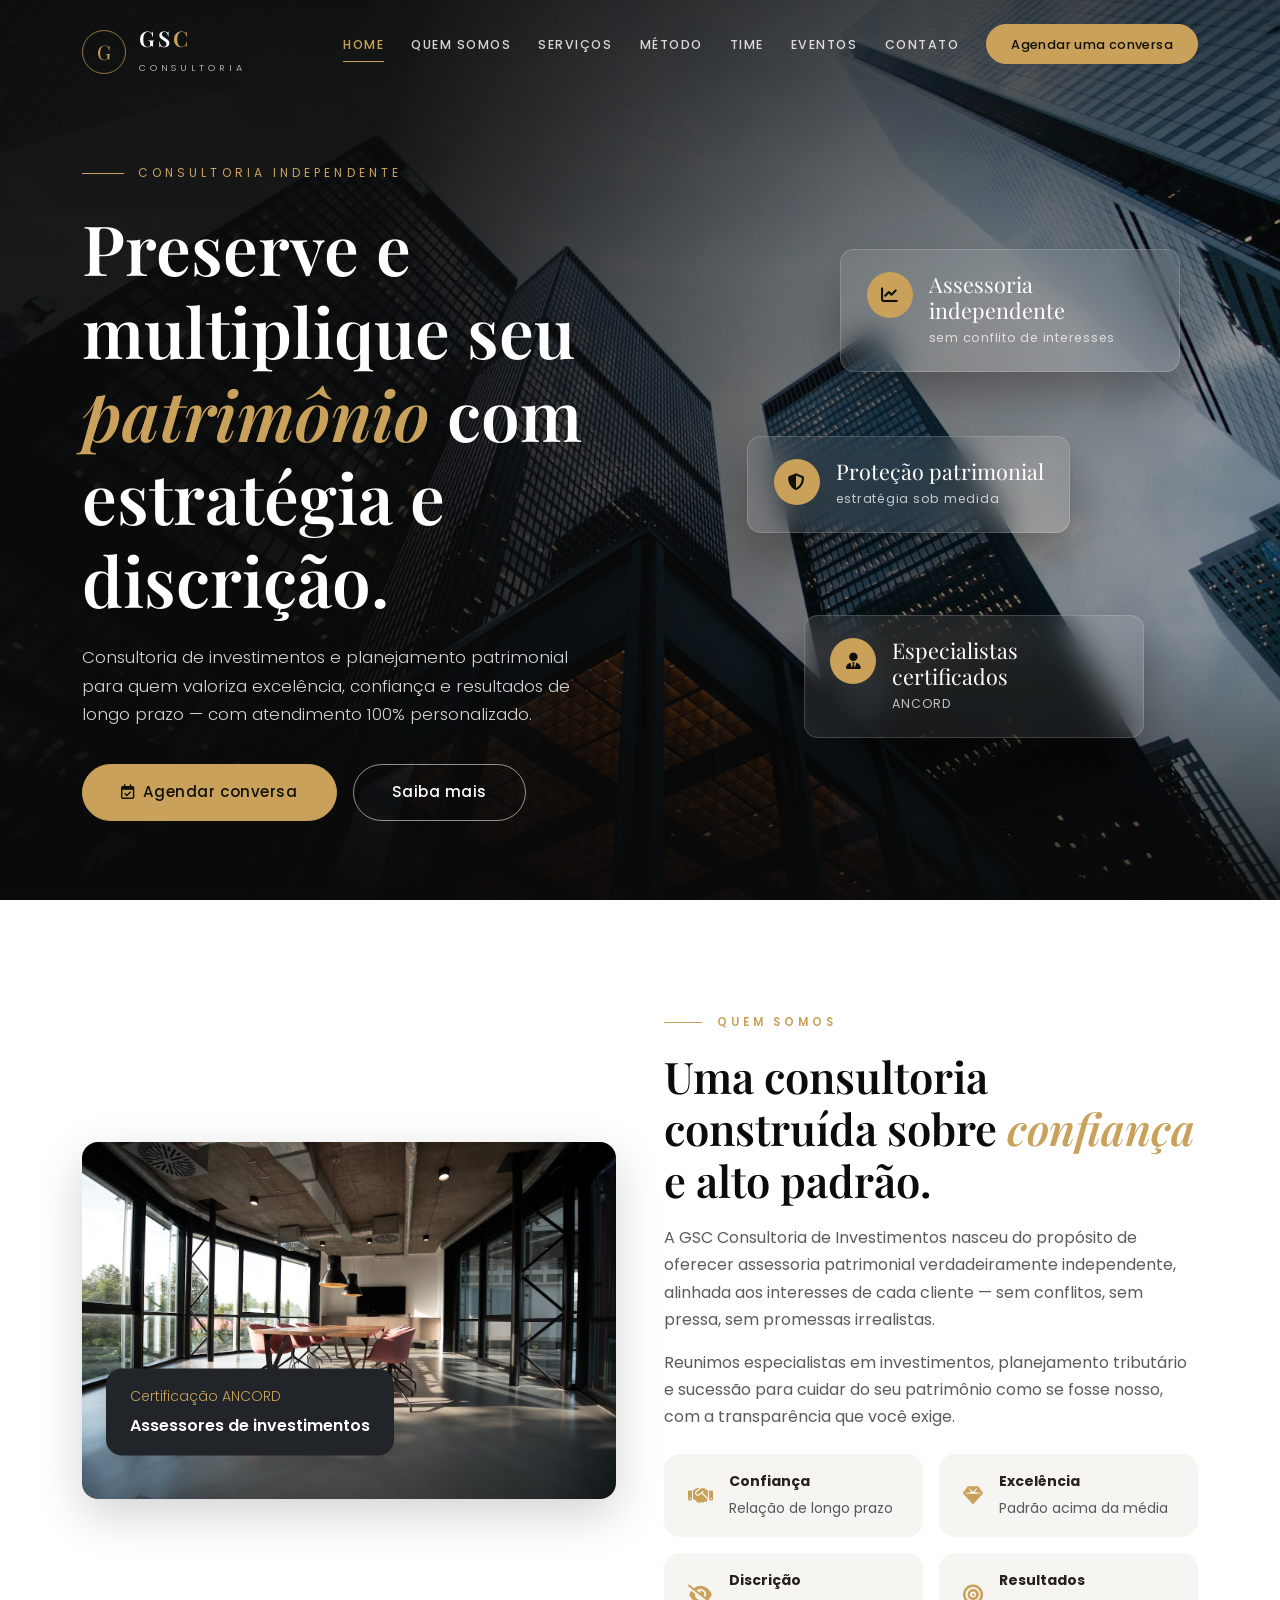
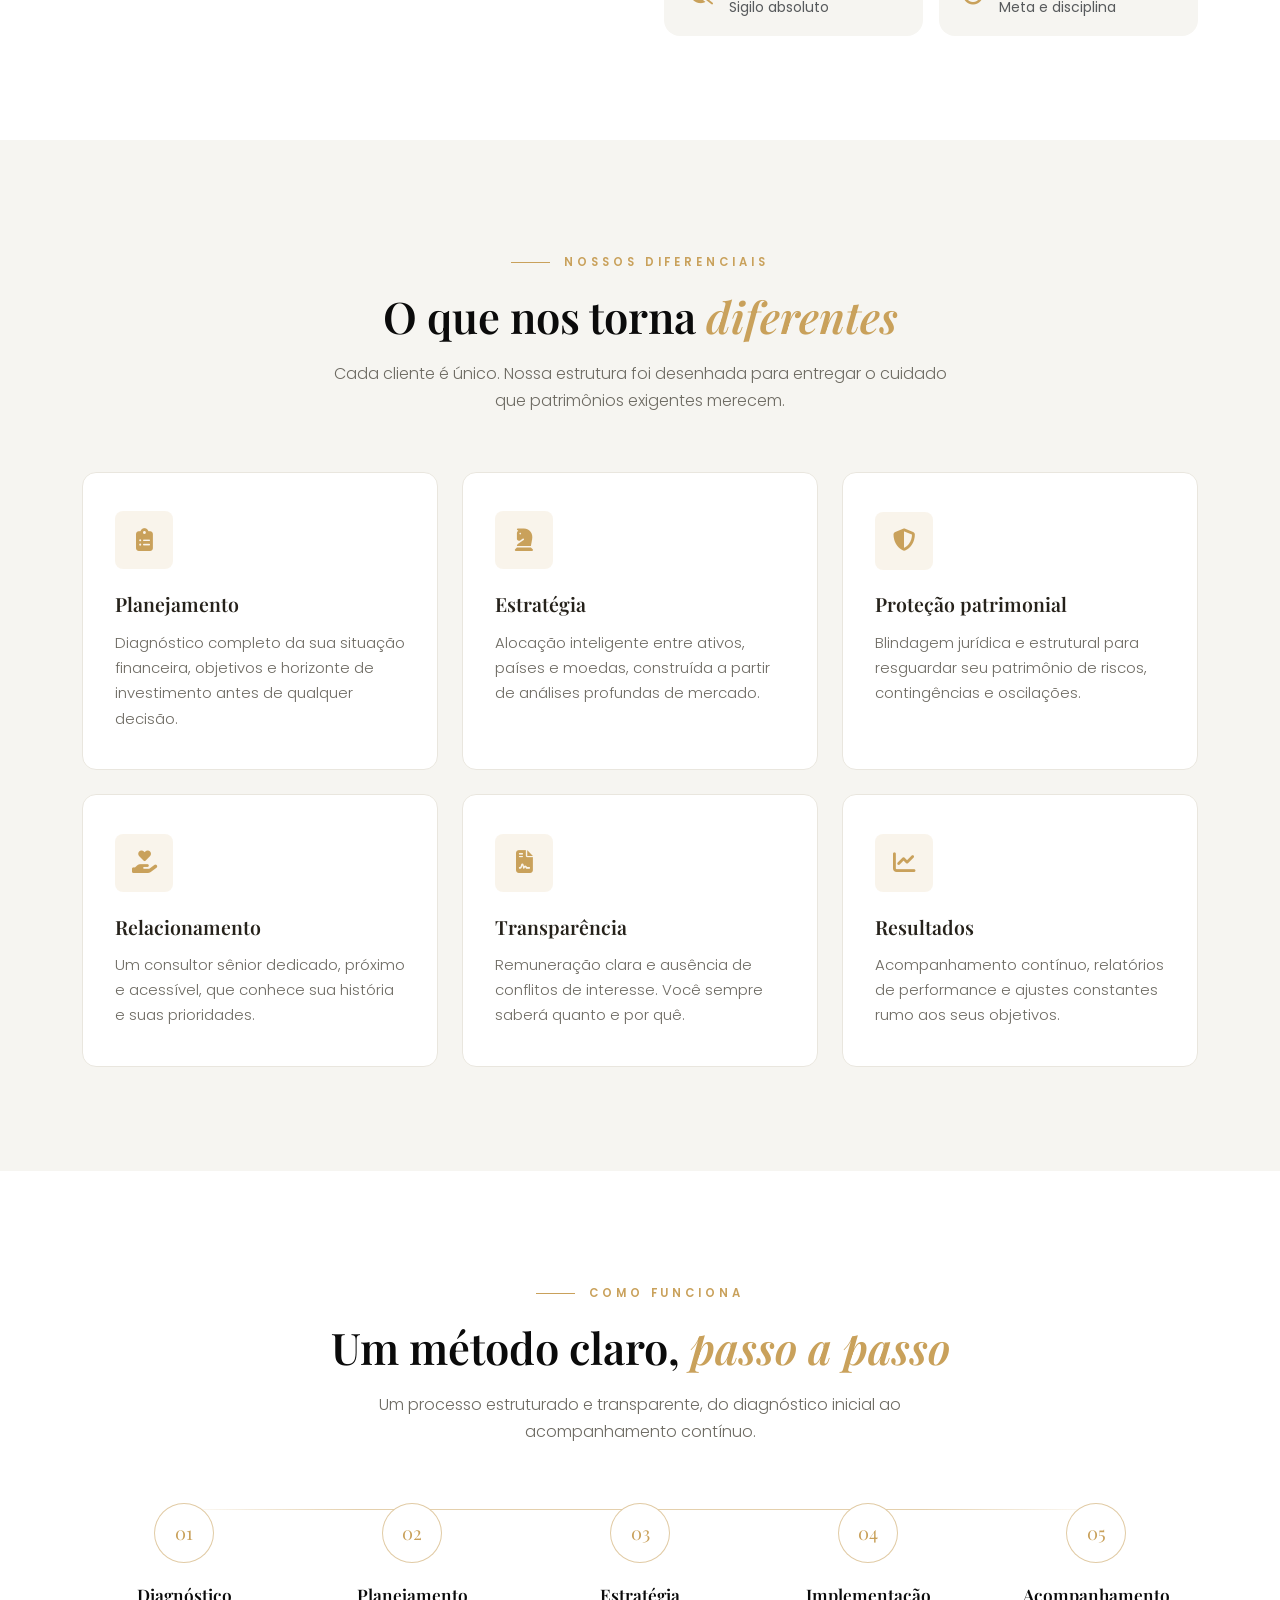
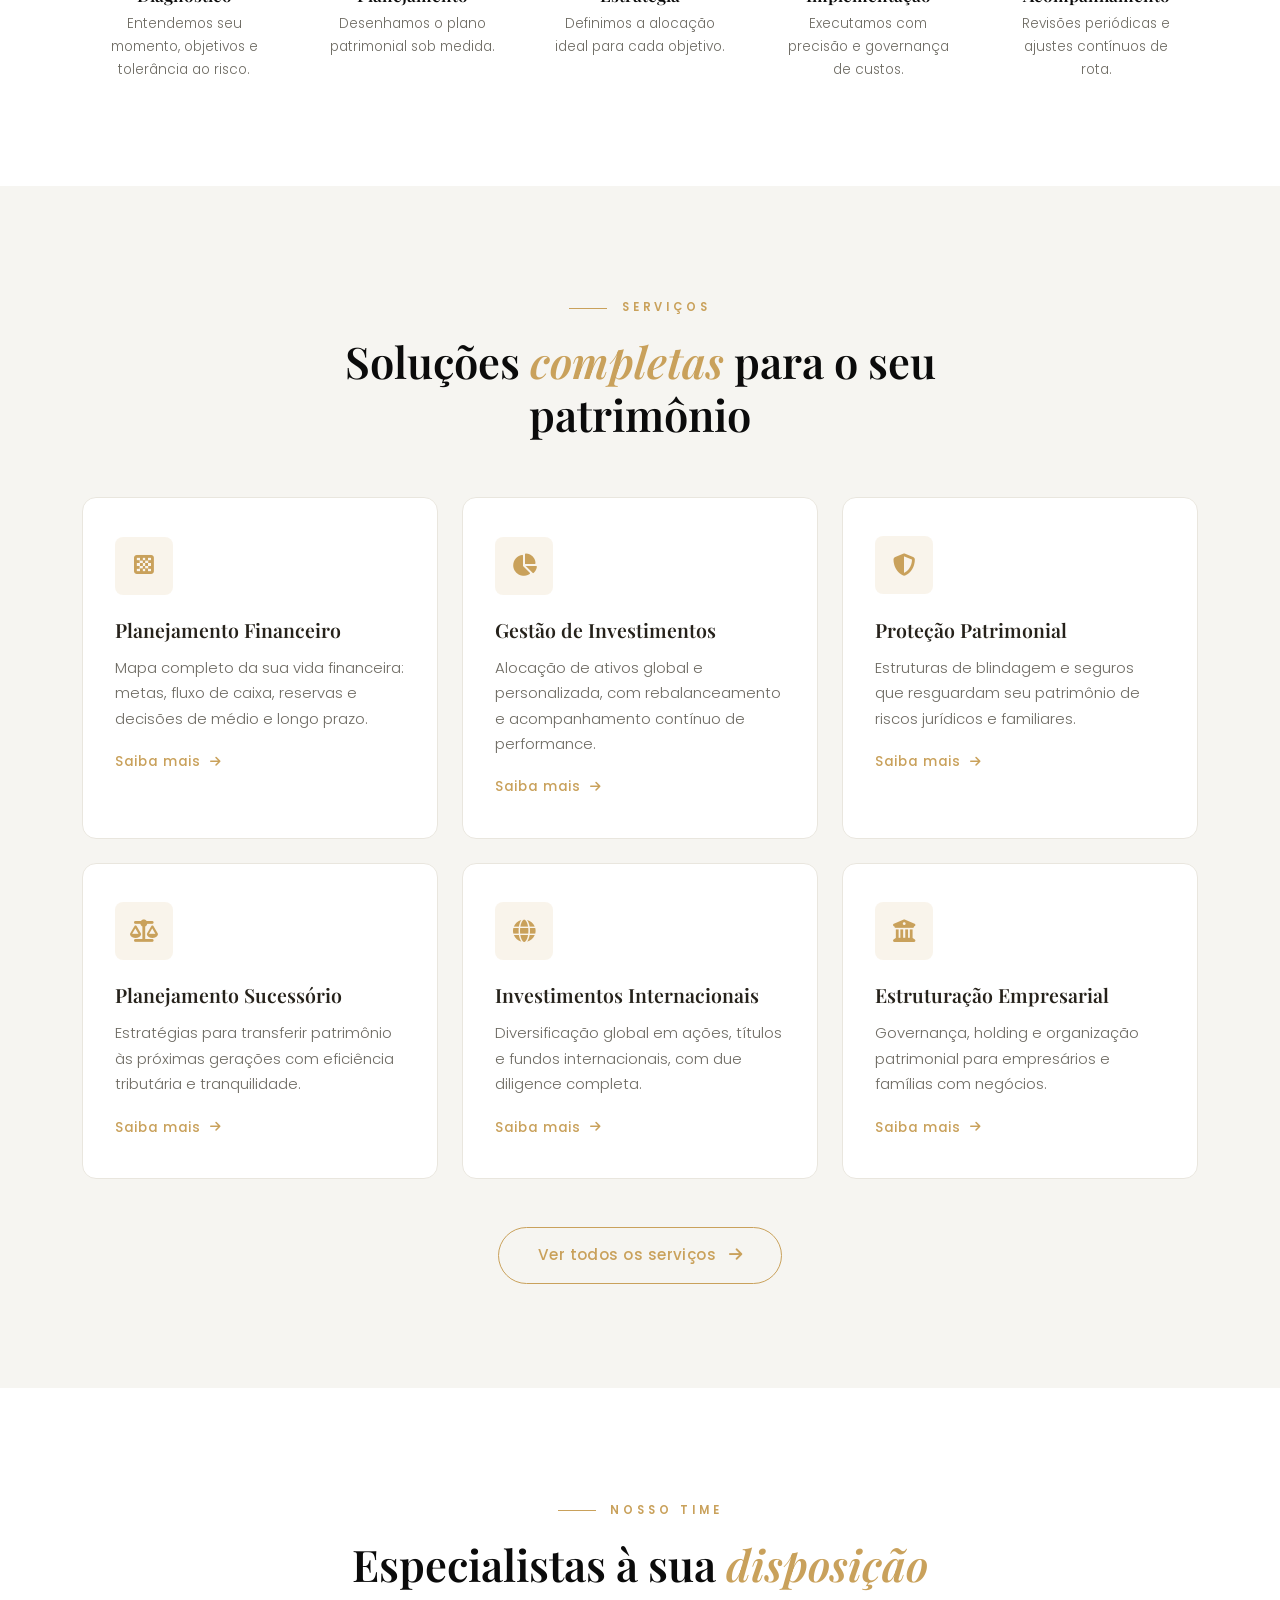
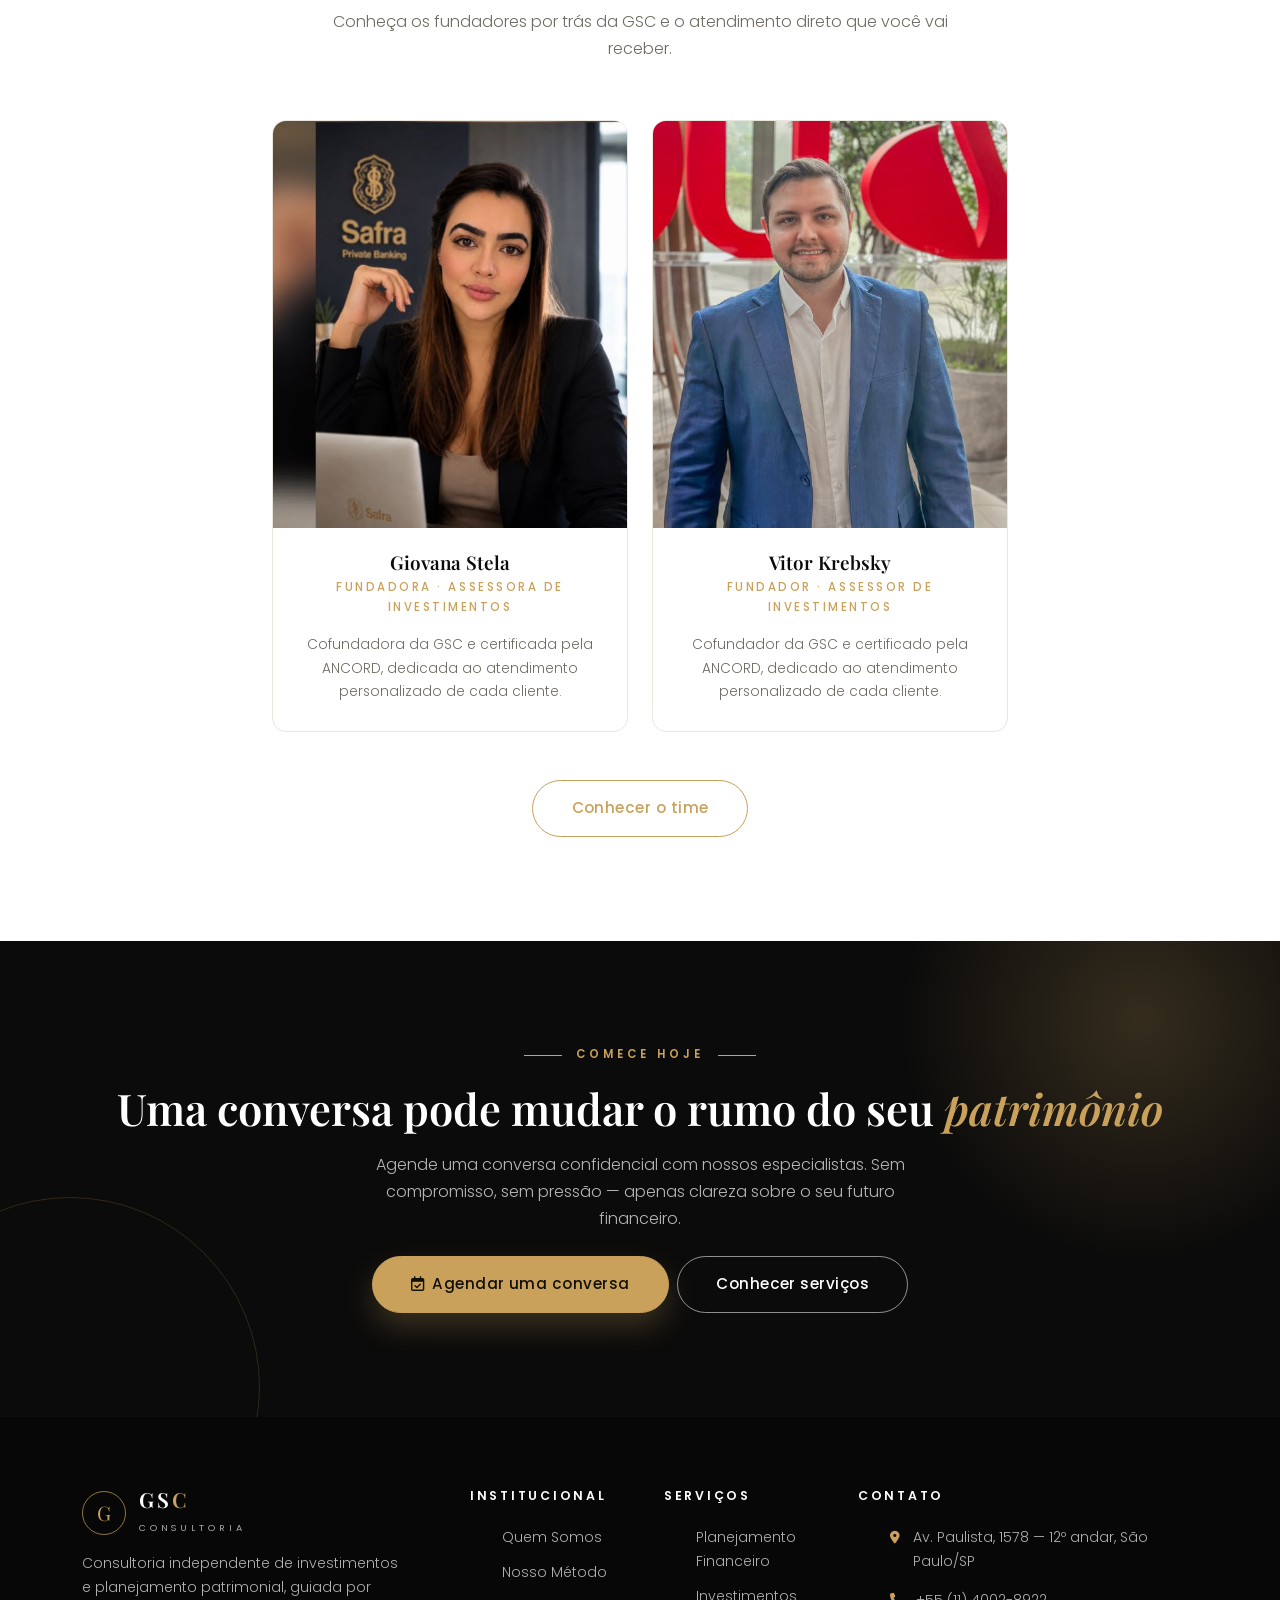
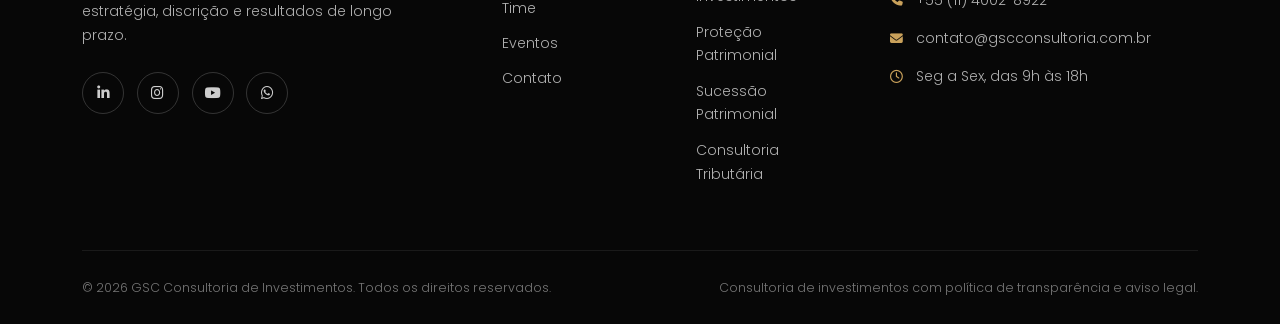
==== commit 250326ae: "Forca atualizacao das fotos do time (cache-buster nas imagens)" ====
--- a/index.html
+++ b/index.html
@@ -366,7 +366,7 @@
           <div class="col-md-6 col-lg-4" data-aos="fade-up">
             <article class="team-card">
               <div class="team-photo">
-                <img src="img/team-1.jpg" alt="Giovana Stela, fundadora e assessora de investimentos">
+                <img src="img/team-1.jpg?v=3" alt="Giovana Stela, fundadora e assessora de investimentos">
                 <div class="team-overlay">
                   <a href="https://www.linkedin.com/in/giovanaestela01/" target="_blank" rel="noopener" class="team-social" aria-label="LinkedIn de Giovana Stela"><i class="fa-brands fa-linkedin-in"></i></a>
                 </div>
@@ -381,7 +381,7 @@
           <div class="col-md-6 col-lg-4" data-aos="fade-up" data-aos-delay="100">
             <article class="team-card">
               <div class="team-photo">
-                <img src="img/team-2.jpg" alt="Vitor Krebsky, fundador e assessor de investimentos">
+                <img src="img/team-2.jpg?v=3" alt="Vitor Krebsky, fundador e assessor de investimentos">
                 <div class="team-overlay">
                   <a href="https://www.linkedin.com/in/vitorkrebsky/" target="_blank" rel="noopener" class="team-social" aria-label="LinkedIn de Vitor Krebsky"><i class="fa-brands fa-linkedin-in"></i></a>
                 </div>
